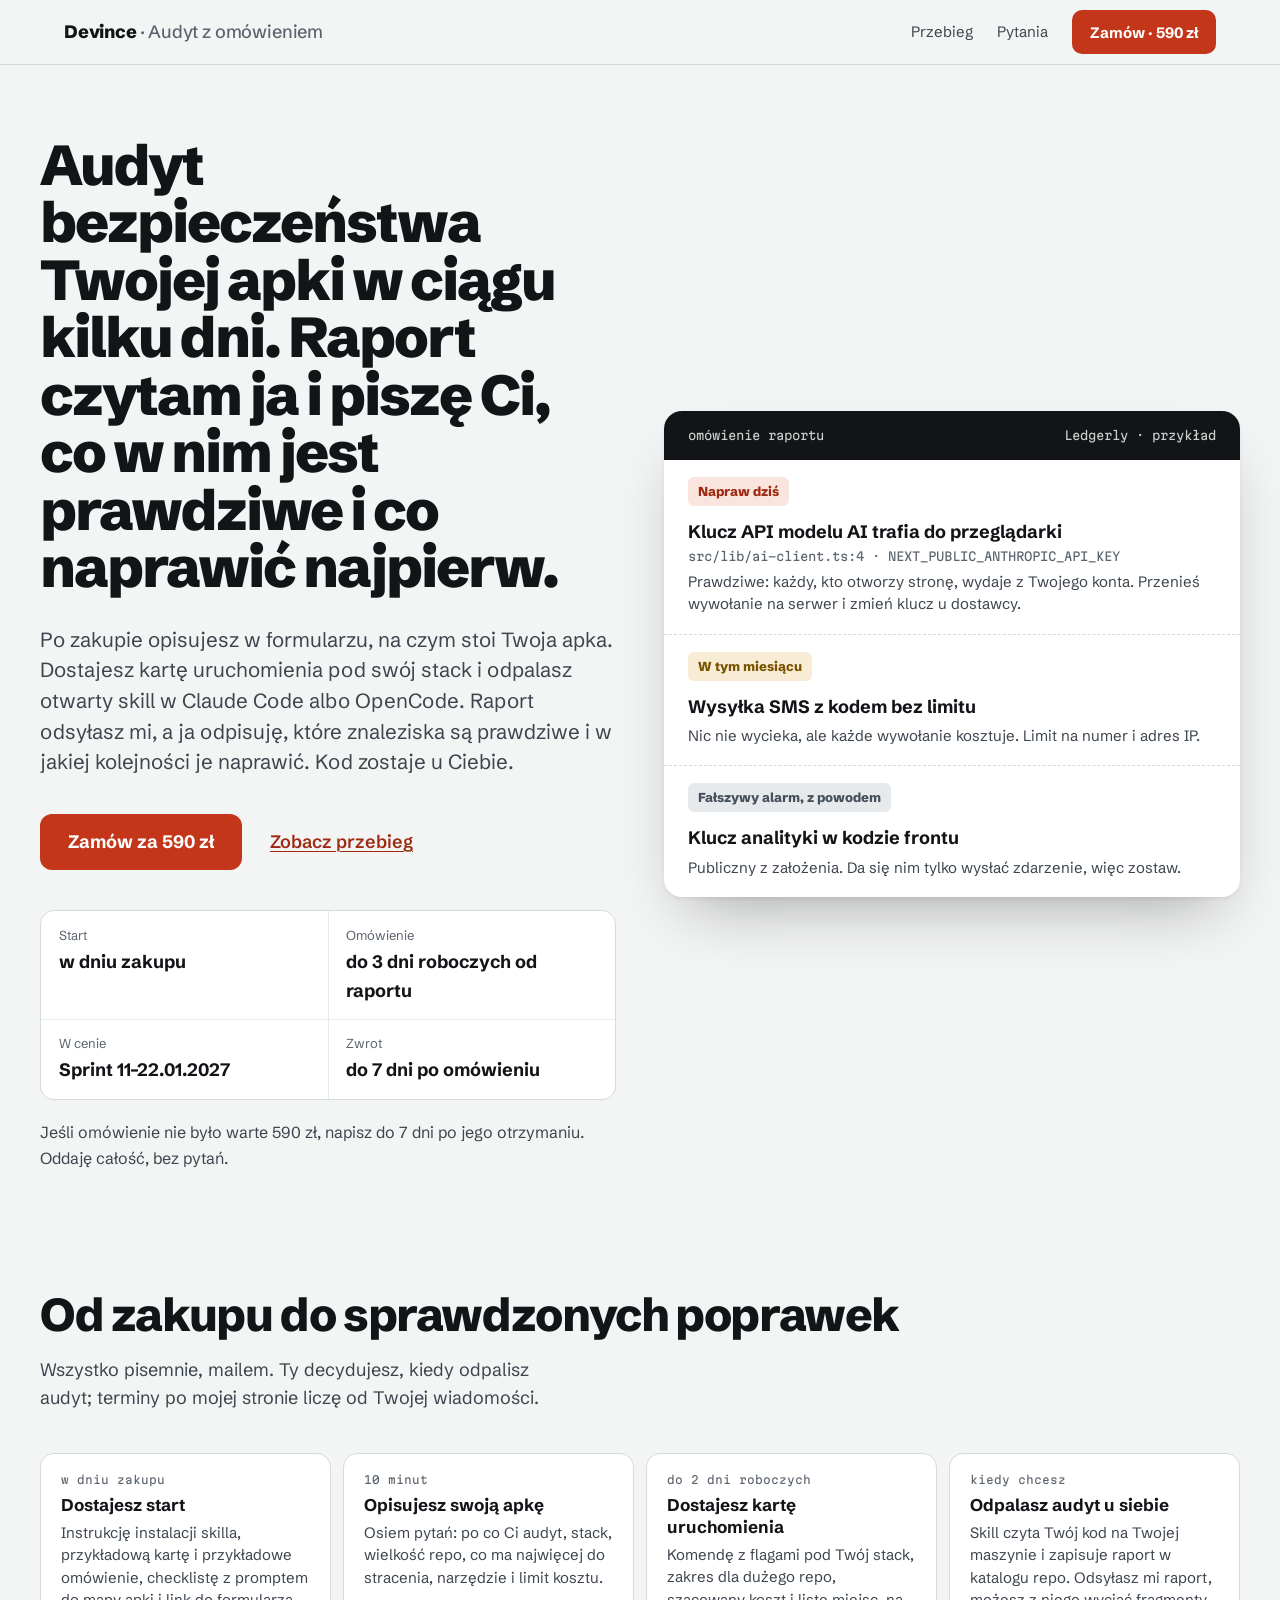
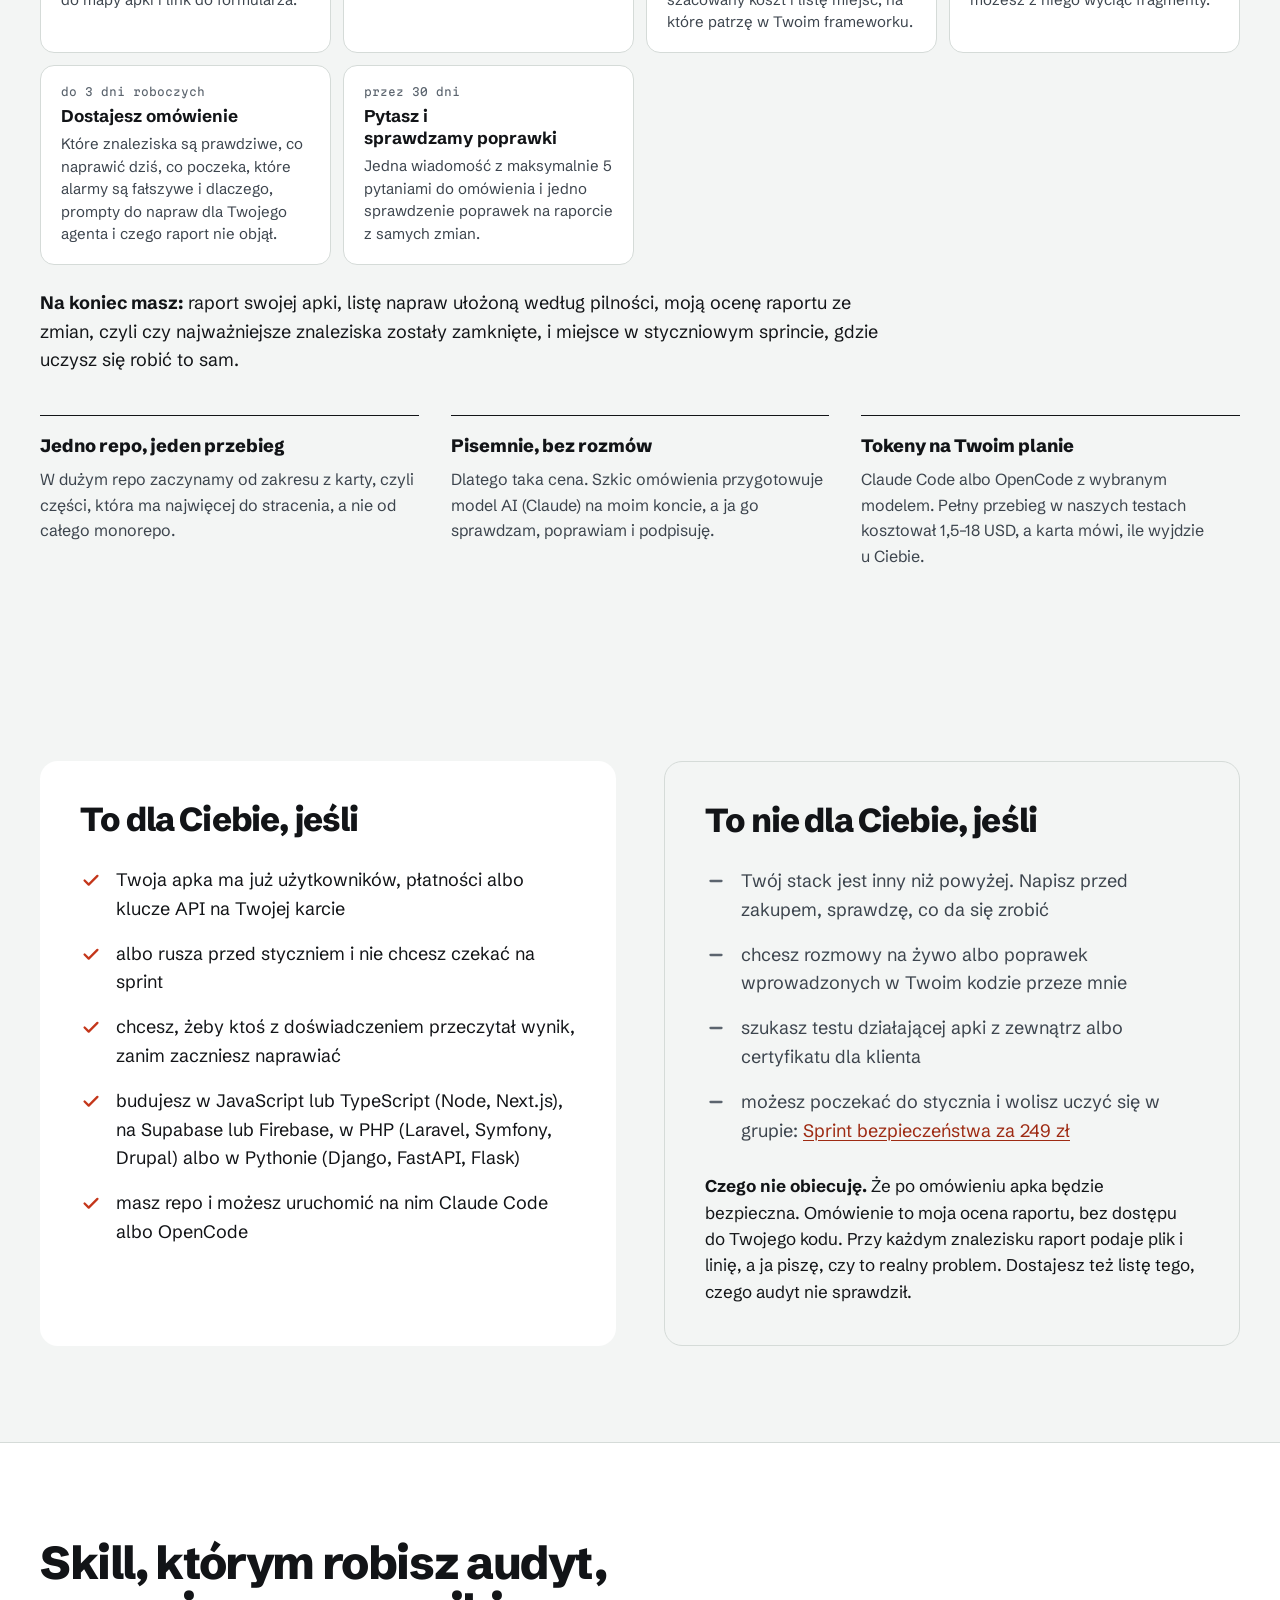
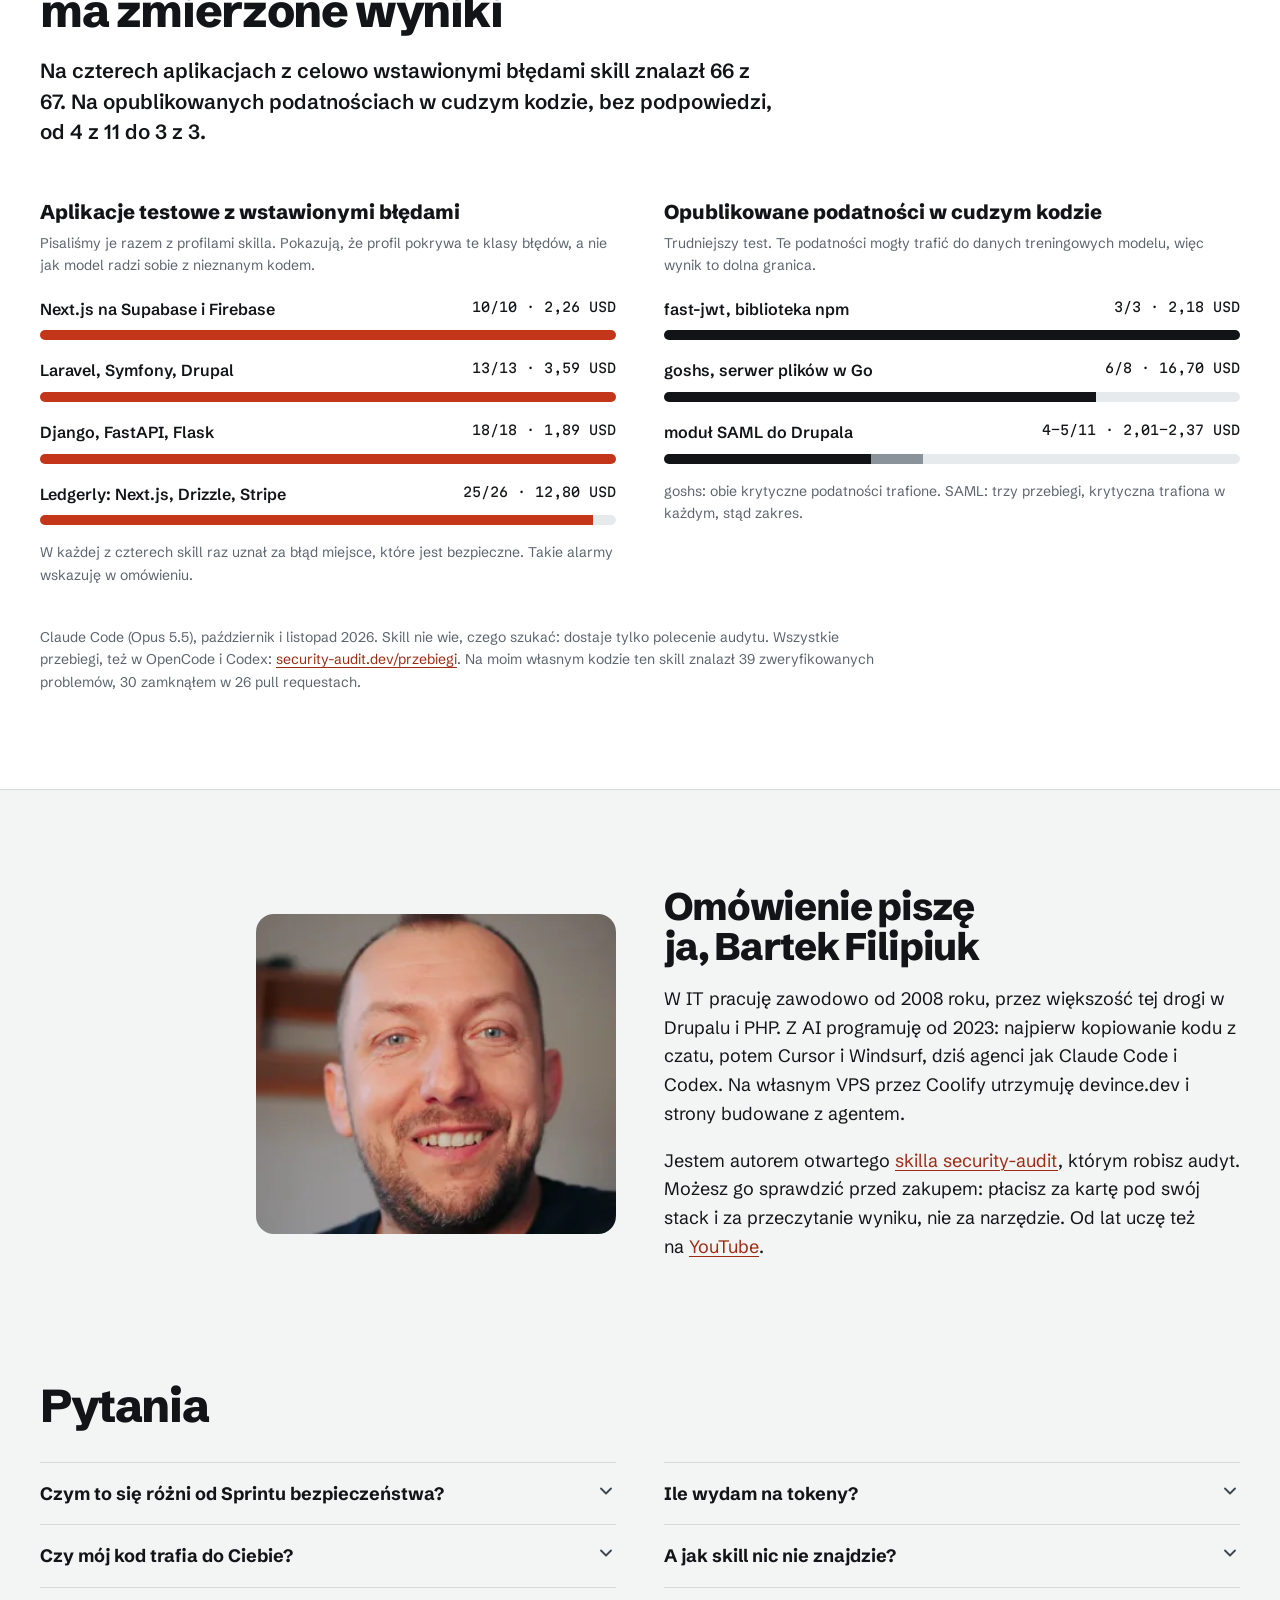
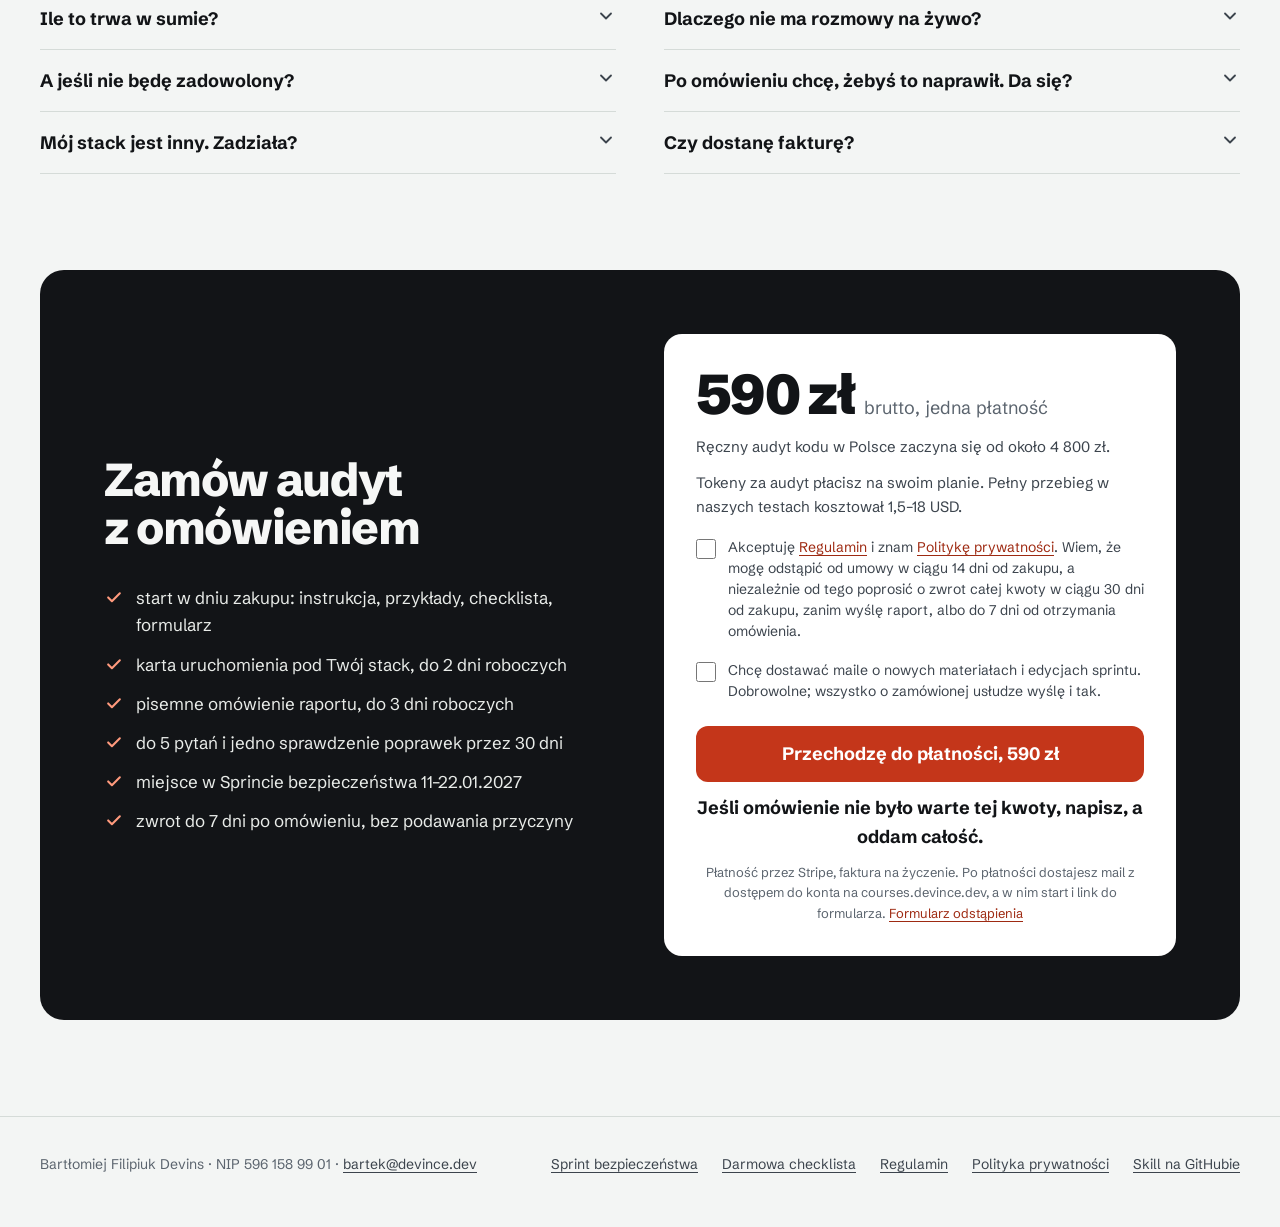
==== site/audyt/index.html @ f70ea4dc "Audyt terms: report deadline extends to 7 days after the card, service ends after the last due item," ====
<!doctype html>
<html lang="pl">
<head>
<meta charset="utf-8">
<meta name="viewport" content="width=device-width, initial-scale=1">
<title>Audyt z omówieniem: raport Twojej apki przeczytany przez człowieka</title>
<meta name="description" content="Odpalasz audyt bezpieczeństwa otwartym skillem na swoim kodzie, a ja pisemnie mówię Ci, co w raporcie jest prawdziwe i co naprawić najpierw. Kod zostaje u Ciebie. 590 zł, miejsce w Sprincie bezpieczeństwa w cenie.">
<meta property="og:title" content="Audyt z omówieniem: co w raporcie jest prawdziwe i co naprawić najpierw">
<meta property="og:description" content="Karta uruchomienia pod Twój stack do 2 dni roboczych, pisemne omówienie raportu do 3 dni roboczych, sprawdzenie poprawek. 590 zł, zwrot do 7 dni po omówieniu.">
<meta property="og:type" content="website">
<meta property="og:locale" content="pl_PL">
<meta name="theme-color" content="#f3f5f4">
<link rel="icon" href="../favicon.svg" type="image/svg+xml">
<link rel="preload" href="../fonts/schibsted-grotesk-latin-wght-normal.woff2" as="font" type="font/woff2" crossorigin>
<link rel="stylesheet" href="../css/site.css">
</head>
<body>

<header class="top">
  <div class="wrap">
    <a class="brand" href="./">Devince <span>· Audyt z omówieniem</span></a>
    <nav aria-label="Strona">
      <a href="#przebieg">Przebieg</a>
      <a href="#pytania">Pytania</a>
      <a class="btn" href="#zamow" data-umami-event="audyt-cta-nav">Zamów · 590 zł</a>
    </nav>
  </div>
</header>

<main>

<section class="hero" id="start">
  <div class="wrap two hero-grid">
    <div>
      <h1>Audyt bezpieczeństwa Twojej apki w ciągu kilku dni. Raport czytam ja i piszę Ci, co w nim jest prawdziwe i co naprawić najpierw.</h1>
      <p class="lede">Po zakupie opisujesz w formularzu, na czym stoi Twoja apka. Dostajesz kartę uruchomienia pod swój stack i odpalasz otwarty skill w Claude Code albo OpenCode. Raport odsyłasz mi, a ja odpisuję, które znaleziska są prawdziwe i w jakiej kolejności je naprawić. Kod zostaje u Ciebie.</p>
      <div class="actions">
        <a class="btn btn-lg" href="#zamow" data-umami-event="audyt-cta-hero">Zamów za 590 zł</a>
        <a class="text-link" href="#przebieg">Zobacz przebieg</a>
      </div>
      <dl class="facts">
        <div><dt>Start</dt><dd>w dniu zakupu</dd></div>
        <div><dt>Omówienie</dt><dd>do 3 dni roboczych od raportu</dd></div>
        <div><dt>W cenie</dt><dd>Sprint 11–22.01.2027</dd></div>
        <div><dt>Zwrot</dt><dd>do 7 dni po omówieniu</dd></div>
      </dl>
      <p class="lm-teaser">Jeśli omówienie nie było warte 590 zł, napisz do 7 dni po jego otrzymaniu. Oddaję całość, bez pytań.</p>
    </div>

    <figure class="triage" aria-label="Przykład: fragment omówienia z kolejnością napraw">
      <figcaption class="triage-head"><span>omówienie raportu</span><span>Ledgerly · przykład</span></figcaption>
      <div class="group">
        <span class="bucket now">Napraw dziś</span>
        <div class="item">
          <div class="what">Klucz API modelu AI trafia do przeglądarki</div>
          <div class="where">src/lib/ai-client.ts:4 · NEXT_PUBLIC_ANTHROPIC_API_KEY</div>
          <div class="why">Prawdziwe: każdy, kto otworzy stronę, wydaje z Twojego konta. Przenieś wywołanie na serwer i zmień klucz u dostawcy.</div>
        </div>
      </div>
      <div class="group">
        <span class="bucket later">W tym miesiącu</span>
        <div class="item">
          <div class="what">Wysyłka SMS z kodem bez limitu</div>
          <div class="why">Nic nie wycieka, ale każde wywołanie kosztuje. Limit na numer i adres IP.</div>
        </div>
      </div>
      <div class="group">
        <span class="bucket ignore">Fałszywy alarm, z powodem</span>
        <div class="item">
          <div class="what">Klucz analityki w kodzie frontu</div>
          <div class="why">Publiczny z założenia. Da się nim tylko wysłać zdarzenie, więc zostaw.</div>
        </div>
      </div>
    </figure>
  </div>
</section>

<section class="program" id="przebieg">
  <div class="wrap">
    <div class="program-head">
      <h2 class="h-section">Od zakupu do sprawdzonych poprawek</h2>
      <p>Wszystko pisemnie, mailem. Ty decydujesz, kiedy odpalisz audyt; terminy po mojej stronie liczę od Twojej wiadomości.</p>
    </div>
    <ol class="prestart" aria-label="Przebieg usługi">
      <li><p class="pre-when">w dniu zakupu</p><h3>Dostajesz start</h3><p>Instrukcję instalacji skilla, przykładową kartę i przykładowe omówienie, checklistę z promptem do mapy apki i link do formularza.</p></li>
      <li><p class="pre-when">10 minut</p><h3>Opisujesz swoją apkę</h3><p>Osiem pytań: po co Ci audyt, stack, wielkość repo, co ma najwięcej do stracenia, narzędzie i limit kosztu.</p></li>
      <li><p class="pre-when">do 2 dni roboczych</p><h3>Dostajesz kartę uruchomienia</h3><p>Komendę z flagami pod Twój stack, zakres dla dużego repo, szacowany koszt i listę miejsc, na które patrzę w Twoim frameworku.</p></li>
      <li><p class="pre-when">kiedy chcesz</p><h3>Odpalasz audyt u siebie</h3><p>Skill czyta Twój kod na Twojej maszynie i zapisuje raport w katalogu repo. Odsyłasz mi raport, możesz z niego wyciąć fragmenty.</p></li>
      <li><p class="pre-when">do 3 dni roboczych</p><h3>Dostajesz omówienie</h3><p>Które znaleziska są prawdziwe, co naprawić dziś, co poczeka, które alarmy są fałszywe i dlaczego, prompty do napraw dla Twojego agenta i czego raport nie objął.</p></li>
      <li><p class="pre-when">przez 30 dni</p><h3>Pytasz i sprawdzamy poprawki</h3><p>Jedna wiadomość z maksymalnie 5 pytaniami do omówienia i jedno sprawdzenie poprawek na raporcie z samych zmian.</p></li>
    </ol>
    <p class="outcome"><strong>Na koniec masz:</strong> raport swojej apki, listę napraw ułożoną według pilności, moją ocenę raportu ze zmian, czyli czy najważniejsze znaleziska zostały zamknięte, i miejsce w styczniowym sprincie, gdzie uczysz się robić to sam.</p>
    <div class="rhythm">
      <div><strong>Jedno repo, jeden przebieg</strong><p>W dużym repo zaczynamy od zakresu z karty, czyli części, która ma najwięcej do stracenia, a nie od całego monorepo.</p></div>
      <div><strong>Pisemnie, bez rozmów</strong><p>Dlatego taka cena. Szkic omówienia przygotowuje model AI (Claude) na moim koncie, a ja go sprawdzam, poprawiam i podpisuję.</p></div>
      <div><strong>Tokeny na Twoim planie</strong><p>Claude Code albo OpenCode z wybranym modelem. Pełny przebieg w naszych testach kosztował 1,5–18 USD, a karta mówi, ile wyjdzie u Ciebie.</p></div>
    </div>
  </div>
</section>

<section id="dla-kogo">
  <div class="wrap two who-grid">
    <div class="panel panel-white">
      <h2>To dla Ciebie, jeśli</h2>
      <ul class="checks">
        <li><svg class="icon" aria-hidden="true" width="22" height="22" viewBox="0 0 24 24" fill="none" stroke="#c4361a" stroke-width="2.5" stroke-linecap="round" stroke-linejoin="round"><path d="M5 12.5l4.5 4.5L19 7.5"/></svg><span>Twoja apka ma już użytkowników, płatności albo klucze API na Twojej karcie</span></li>
        <li><svg class="icon" aria-hidden="true" width="22" height="22" viewBox="0 0 24 24" fill="none" stroke="#c4361a" stroke-width="2.5" stroke-linecap="round" stroke-linejoin="round"><path d="M5 12.5l4.5 4.5L19 7.5"/></svg><span>albo rusza przed styczniem i nie chcesz czekać na sprint</span></li>
        <li><svg class="icon" aria-hidden="true" width="22" height="22" viewBox="0 0 24 24" fill="none" stroke="#c4361a" stroke-width="2.5" stroke-linecap="round" stroke-linejoin="round"><path d="M5 12.5l4.5 4.5L19 7.5"/></svg><span>chcesz, żeby ktoś z doświadczeniem przeczytał wynik, zanim zaczniesz naprawiać</span></li>
        <li><svg class="icon" aria-hidden="true" width="22" height="22" viewBox="0 0 24 24" fill="none" stroke="#c4361a" stroke-width="2.5" stroke-linecap="round" stroke-linejoin="round"><path d="M5 12.5l4.5 4.5L19 7.5"/></svg><span>budujesz w JavaScript lub TypeScript (Node, Next.js), na Supabase lub Firebase, w PHP (Laravel, Symfony, Drupal) albo w Pythonie (Django, FastAPI, Flask)</span></li>
        <li><svg class="icon" aria-hidden="true" width="22" height="22" viewBox="0 0 24 24" fill="none" stroke="#c4361a" stroke-width="2.5" stroke-linecap="round" stroke-linejoin="round"><path d="M5 12.5l4.5 4.5L19 7.5"/></svg><span>masz repo i możesz uruchomić na nim Claude Code albo OpenCode</span></li>
      </ul>
    </div>
    <div class="panel panel-line">
      <h2>To nie dla Ciebie, jeśli</h2>
      <ul class="checks no">
        <li><svg class="icon" aria-hidden="true" width="22" height="22" viewBox="0 0 24 24" fill="none" stroke="#5b646e" stroke-width="2.5" stroke-linecap="round"><path d="M6 12h12"/></svg><span>Twój stack jest inny niż powyżej. Napisz przed zakupem, sprawdzę, co da się zrobić</span></li>
        <li><svg class="icon" aria-hidden="true" width="22" height="22" viewBox="0 0 24 24" fill="none" stroke="#5b646e" stroke-width="2.5" stroke-linecap="round"><path d="M6 12h12"/></svg><span>chcesz rozmowy na żywo albo poprawek wprowadzonych w Twoim kodzie przeze mnie</span></li>
        <li><svg class="icon" aria-hidden="true" width="22" height="22" viewBox="0 0 24 24" fill="none" stroke="#5b646e" stroke-width="2.5" stroke-linecap="round"><path d="M6 12h12"/></svg><span>szukasz testu działającej apki z zewnątrz albo certyfikatu dla klienta</span></li>
        <li><svg class="icon" aria-hidden="true" width="22" height="22" viewBox="0 0 24 24" fill="none" stroke="#5b646e" stroke-width="2.5" stroke-linecap="round"><path d="M6 12h12"/></svg><span>możesz poczekać do stycznia i wolisz uczyć się w grupie: <a href="../" data-umami-event="audyt-to-sprint">Sprint bezpieczeństwa za 249 zł</a></span></li>
      </ul>
      <p class="promise"><strong>Czego nie obiecuję.</strong> Że po omówieniu apka będzie bezpieczna. Omówienie to moja ocena raportu, bez dostępu do Twojego kodu. Przy każdym znalezisku raport podaje plik i linię, a ja piszę, czy to realny problem. Dostajesz też listę tego, czego audyt nie sprawdził.</p>
    </div>
  </div>
</section>

<section class="proof" id="dowod">
  <div class="wrap">
    <h2 class="h-section">Skill, którym robisz audyt, ma zmierzone wyniki</h2>
    <p class="proof-lead">Na czterech aplikacjach z celowo wstawionymi błędami skill znalazł 66 z 67. Na opublikowanych podatnościach w cudzym kodzie, bez podpowiedzi, od 4 z 11 do 3 z 3.</p>
    <div class="two proof-grid">
      <div>
        <h3>Aplikacje testowe z wstawionymi błędami</h3>
        <p class="proof-sub">Pisaliśmy je razem z profilami skilla. Pokazują, że profil pokrywa te klasy błędów, a nie jak model radzi sobie z nieznanym kodem.</p>
        <ul class="bars">
          <li><div class="bar-top"><span>Next.js na Supabase i Firebase</span><span>10/10 · 2,26 USD</span></div><div class="track"><div class="fill w100"></div></div></li>
          <li><div class="bar-top"><span>Laravel, Symfony, Drupal</span><span>13/13 · 3,59 USD</span></div><div class="track"><div class="fill w100"></div></div></li>
          <li><div class="bar-top"><span>Django, FastAPI, Flask</span><span>18/18 · 1,89 USD</span></div><div class="track"><div class="fill w100"></div></div></li>
          <li><div class="bar-top"><span>Ledgerly: Next.js, Drizzle, Stripe</span><span>25/26 · 12,80 USD</span></div><div class="track"><div class="fill w96"></div></div></li>
        </ul>
        <p class="proof-foot">W każdej z czterech skill raz uznał za błąd miejsce, które jest bezpieczne. Takie alarmy wskazuję w omówieniu.</p>
      </div>
      <div>
        <h3>Opublikowane podatności w cudzym kodzie</h3>
        <p class="proof-sub">Trudniejszy test. Te podatności mogły trafić do danych treningowych modelu, więc wynik to dolna granica.</p>
        <ul class="bars">
          <li><div class="bar-top"><span>fast-jwt, biblioteka npm</span><span>3/3 · 2,18 USD</span></div><div class="track"><div class="fill ink w100"></div></div></li>
          <li><div class="bar-top"><span>goshs, serwer plików w Go</span><span>6/8 · 16,70 USD</span></div><div class="track"><div class="fill ink w75"></div></div></li>
          <li><div class="bar-top"><span>moduł SAML do Drupala</span><span>4–5/11 · 2,01–2,37 USD</span></div><div class="track"><div class="fill ink w36"></div><div class="fill range w9"></div></div></li>
        </ul>
        <p class="proof-foot">goshs: obie krytyczne podatności trafione. SAML: trzy przebiegi, krytyczna trafiona w każdym, stąd zakres.</p>
      </div>
    </div>
    <p class="proof-note">Claude Code (Opus 5.5), październik i listopad 2026. Skill nie wie, czego szukać: dostaje tylko polecenie audytu. Wszystkie przebiegi, też w OpenCode i Codex: <a href="https://security-audit.dev/przebiegi" rel="noopener">security-audit.dev/przebiegi</a>. Na moim własnym kodzie ten skill znalazł 39 zweryfikowanych problemów, 30 zamknąłem w 26 pull requestach.</p>
  </div>
</section>

<section id="o-mnie">
  <div class="wrap two about-grid">
    <img class="portrait" src="../media/bartek.webp" width="320" height="320" alt="Bartek Filipiuk" loading="lazy">
    <div>
      <h2>Omówienie piszę ja, Bartek Filipiuk</h2>
      <p>W IT pracuję zawodowo od 2008 roku, przez większość tej drogi w Drupalu i PHP. Z AI programuję od 2023: najpierw kopiowanie kodu z czatu, potem Cursor i Windsurf, dziś agenci jak Claude Code i Codex. Na własnym VPS przez Coolify utrzymuję devince.dev i strony budowane z agentem.</p>
      <p>Jestem autorem otwartego <a href="https://github.com/bartek-filipiuk/security-audit-skill" rel="noopener">skilla security-audit</a>, którym robisz audyt. Możesz go sprawdzić przed zakupem: płacisz za kartę pod swój stack i za przeczytanie wyniku, nie za narzędzie. Od lat uczę też na <a href="https://www.youtube.com/@bartfilipiuk" rel="noopener">YouTube</a>.</p>
    </div>
  </div>
</section>

<section class="faq" id="pytania">
  <div class="wrap">
    <h2 class="h-section">Pytania</h2>
    <div class="two faq-grid">
      <div class="faq-col">
        <details><summary>Czym to się różni od Sprintu bezpieczeństwa?<span class="chev" aria-hidden="true"><svg width="20" height="20" viewBox="0 0 24 24" fill="none" stroke="#3c444d" stroke-width="2.2" stroke-linecap="round" stroke-linejoin="round"><path d="M6 9l6 6 6-6"/></svg></span></summary><p>Sprint startuje 11 stycznia i uczy w grupie, a raport czytasz w nim sam. Tu zaczynasz od razu, a raport czytam ja i piszę Ci omówienie. Miejsce w sprincie masz w cenie, więc w styczniu uczysz się robić to sam przy następnych zmianach.</p></details>
        <details><summary>Czy mój kod trafia do Ciebie?<span class="chev" aria-hidden="true"><svg width="20" height="20" viewBox="0 0 24 24" fill="none" stroke="#3c444d" stroke-width="2.2" stroke-linecap="round" stroke-linejoin="round"><path d="M6 9l6 6 6-6"/></svg></span></summary><p>Nie. Audyt odpalasz u siebie, a mnie wysyłasz tylko raport. Raport zawiera ścieżki plików i krótkie fragmenty kodu, więc możesz je wyciąć; zostaw tylko listę tego, czego audyt nie ocenił, bo bez niej omówienie będzie niepełne. Szkic omówienia robi model AI (Claude) na moim koncie, więc raport trafia też do Anthropic. Raport usuwam 60 dni po zakończeniu usługi.</p></details>
        <details><summary>Ile to trwa w sumie?<span class="chev" aria-hidden="true"><svg width="20" height="20" viewBox="0 0 24 24" fill="none" stroke="#3c444d" stroke-width="2.2" stroke-linecap="round" stroke-linejoin="round"><path d="M6 9l6 6 6-6"/></svg></span></summary><p>Karta do 2 dni roboczych od formularza, omówienie do 3 dni roboczych od raportu. Najszybciej: formularz w dniu zakupu i audyt w dniu otrzymania karty, wtedy omówienie masz około 5 dni roboczych od zakupu. Na wysłanie raportu masz 30 dni od zakupu, a na pytania i sprawdzenie poprawek 30 dni od omówienia.</p></details>
        <details><summary>A jeśli nie będę zadowolony?<span class="chev" aria-hidden="true"><svg width="20" height="20" viewBox="0 0 24 24" fill="none" stroke="#3c444d" stroke-width="2.2" stroke-linecap="round" stroke-linejoin="round"><path d="M6 9l6 6 6-6"/></svg></span></summary><p>Napisz do 7 dni od otrzymania omówienia, oddaję całość bez pytań. Zanim wyślesz raport, możesz zrezygnować w ciągu 30 dni od zakupu, też za zwrotem całości. Jeśli spóźnię się z kartą albo omówieniem, również możesz poprosić o zwrot. Niezależnie od tego masz ustawowe 14 dni od zakupu na odstąpienie od umowy.</p></details>
        <details><summary>Mój stack jest inny. Zadziała?<span class="chev" aria-hidden="true"><svg width="20" height="20" viewBox="0 0 24 24" fill="none" stroke="#3c444d" stroke-width="2.2" stroke-linecap="round" stroke-linejoin="round"><path d="M6 9l6 6 6-6"/></svg></span></summary><p>Na innym stacku skill działa na ogólnej checkliście, bez wzorców dla Twojego frameworka, i wtedy omówienie jest słabsze. Napisz na bartek@devince.dev przed zakupem, odpowiem, czy w Twoim przypadku to ma sens.</p></details>
      </div>
      <div class="faq-col">
        <details><summary>Ile wydam na tokeny?<span class="chev" aria-hidden="true"><svg width="20" height="20" viewBox="0 0 24 24" fill="none" stroke="#3c444d" stroke-width="2.2" stroke-linecap="round" stroke-linejoin="round"><path d="M6 9l6 6 6-6"/></svg></span></summary><p>Pełny przebieg w naszych testach kosztował 1,5–18 USD, zależnie od wielkości kodu. W formularzu podajesz swój limit, a karta ustawia zakres tak, żeby się w nim zmieścić.</p></details>
        <details><summary>A jak skill nic nie znajdzie?<span class="chev" aria-hidden="true"><svg width="20" height="20" viewBox="0 0 24 24" fill="none" stroke="#3c444d" stroke-width="2.2" stroke-linecap="round" stroke-linejoin="round"><path d="M6 9l6 6 6-6"/></svg></span></summary><p>Dostajesz listę tego, co sprawdził i uznał za bezpieczne, z miejscem w kodzie, a ode mnie ocenę, czego nie objął i co warto sprawdzić osobno. Taki wynik też się przydaje: wiesz, co zostało sprawdzone.</p></details>
        <details><summary>Dlaczego nie ma rozmowy na żywo?<span class="chev" aria-hidden="true"><svg width="20" height="20" viewBox="0 0 24 24" fill="none" stroke="#3c444d" stroke-width="2.2" stroke-linecap="round" stroke-linejoin="round"><path d="M6 9l6 6 6-6"/></svg></span></summary><p>Bo wtedy ta cena nie miałaby sensu. Pisemne omówienie możesz przeczytać kilka razy i wkleić swojemu agentowi.</p></details>
        <details><summary>Po omówieniu chcę, żebyś to naprawił. Da się?<span class="chev" aria-hidden="true"><svg width="20" height="20" viewBox="0 0 24 24" fill="none" stroke="#3c444d" stroke-width="2.2" stroke-linecap="round" stroke-linejoin="round"><path d="M6 9l6 6 6-6"/></svg></span></summary><p>Napisz, wycenię naprawy osobno, na podstawie Twojego raportu.</p></details>
        <details><summary>Czy dostanę fakturę?<span class="chev" aria-hidden="true"><svg width="20" height="20" viewBox="0 0 24 24" fill="none" stroke="#3c444d" stroke-width="2.2" stroke-linecap="round" stroke-linejoin="round"><path d="M6 9l6 6 6-6"/></svg></span></summary><p>Tak. Po zakupie napisz na bartek@devince.dev z danymi do faktury.</p></details>
      </div>
    </div>
  </div>
</section>

<section class="signup" id="zamow">
  <div class="wrap signup-box">
    <div>
      <h2 class="h-section">Zamów audyt z omówieniem</h2>
      <ul class="incl">
        <li><svg class="icon" aria-hidden="true" width="20" height="20" viewBox="0 0 24 24" fill="none" stroke="#ff9a7d" stroke-width="2.5" stroke-linecap="round" stroke-linejoin="round"><path d="M5 12.5l4.5 4.5L19 7.5"/></svg>start w dniu zakupu: instrukcja, przykłady, checklista, formularz</li>
        <li><svg class="icon" aria-hidden="true" width="20" height="20" viewBox="0 0 24 24" fill="none" stroke="#ff9a7d" stroke-width="2.5" stroke-linecap="round" stroke-linejoin="round"><path d="M5 12.5l4.5 4.5L19 7.5"/></svg>karta uruchomienia pod Twój stack, do 2 dni roboczych</li>
        <li><svg class="icon" aria-hidden="true" width="20" height="20" viewBox="0 0 24 24" fill="none" stroke="#ff9a7d" stroke-width="2.5" stroke-linecap="round" stroke-linejoin="round"><path d="M5 12.5l4.5 4.5L19 7.5"/></svg>pisemne omówienie raportu, do 3 dni roboczych</li>
        <li><svg class="icon" aria-hidden="true" width="20" height="20" viewBox="0 0 24 24" fill="none" stroke="#ff9a7d" stroke-width="2.5" stroke-linecap="round" stroke-linejoin="round"><path d="M5 12.5l4.5 4.5L19 7.5"/></svg>do 5 pytań i jedno sprawdzenie poprawek przez 30 dni</li>
        <li><svg class="icon" aria-hidden="true" width="20" height="20" viewBox="0 0 24 24" fill="none" stroke="#ff9a7d" stroke-width="2.5" stroke-linecap="round" stroke-linejoin="round"><path d="M5 12.5l4.5 4.5L19 7.5"/></svg>miejsce w Sprincie bezpieczeństwa 11–22.01.2027</li>
        <li><svg class="icon" aria-hidden="true" width="20" height="20" viewBox="0 0 24 24" fill="none" stroke="#ff9a7d" stroke-width="2.5" stroke-linecap="round" stroke-linejoin="round"><path d="M5 12.5l4.5 4.5L19 7.5"/></svg>zwrot do 7 dni po omówieniu, bez podawania przyczyny</li>
      </ul>
    </div>
    <form class="checkout" method="POST" action="https://courses.devince.dev/api/courses/checkout">
      <input type="hidden" name="slug" value="audyt-z-omowieniem">
      <input type="hidden" name="locale" value="pl">
      <p class="price"><strong>590 zł</strong><span>brutto, jedna płatność</span></p>
      <p class="note">Ręczny audyt kodu w Polsce zaczyna się od około 4 800 zł.</p>
      <p class="note">Tokeny za audyt płacisz na swoim planie. Pełny przebieg w naszych testach kosztował 1,5–18 USD.</p>
      <label class="consent">
        <input type="checkbox" name="consent" required>
        <span>Akceptuję <a href="../regulamin.html#audyt">Regulamin</a> i znam <a href="../polityka-prywatnosci.html">Politykę prywatności</a>. Wiem, że mogę odstąpić od umowy w ciągu 14 dni od zakupu, a niezależnie od tego poprosić o zwrot całej kwoty w ciągu 30 dni od zakupu, zanim wyślę raport, albo do 7 dni od otrzymania omówienia.</span>
      </label>
      <label class="consent">
        <input type="checkbox" name="newsletter">
        <span>Chcę dostawać maile o nowych materiałach i edycjach sprintu. Dobrowolne; wszystko o zamówionej usłudze wyślę i tak.</span>
      </label>
      <button class="btn btn-lg btn-block" type="submit" data-umami-event="audyt-cta-checkout">Przechodzę do płatności, 590 zł</button>
      <p class="guarantee">Jeśli omówienie nie było warte tej kwoty, napisz, a oddam całość.</p>
      <p class="fine">Płatność przez Stripe, faktura na życzenie. Po płatności dostajesz mail z dostępem do konta na courses.devince.dev, a w nim start i link do formularza. <a href="../formularz-odstapienia.html">Formularz odstąpienia</a></p>
    </form>
  </div>
</section>

</main>

<footer>
  <div class="wrap">
    <p>Bartłomiej Filipiuk Devins · NIP 596 158 99 01 · <a href="mailto:bartek@devince.dev">bartek@devince.dev</a></p>
    <nav aria-label="Dokumenty">
      <a href="../">Sprint bezpieczeństwa</a>
      <a href="../checklista/">Darmowa checklista</a>
      <a href="../regulamin.html#audyt">Regulamin</a>
      <a href="../polityka-prywatnosci.html">Polityka prywatności</a>
      <a href="https://github.com/bartek-filipiuk/security-audit-skill" rel="noopener">Skill na GitHubie</a>
    </nav>
  </div>
</footer>

</body>
</html>
---- site/css/site.css ----
/* Sprint bezpieczeństwa, v3 (3.11.2026): layout from the Claude Design canvas.
   One stylesheet, no inline styles (CSP style-src 'self'). */

@font-face {
  font-family: "Schibsted Grotesk";
  src: url("../fonts/schibsted-grotesk-latin-wght-normal.woff2") format("woff2-variations");
  font-weight: 400 900; font-display: swap;
  unicode-range: U+0000-00FF, U+0131, U+0152-0153, U+02BB-02BC, U+02C6, U+02DA, U+02DC, U+0304, U+0308, U+0329, U+2000-206F, U+20AC, U+2122, U+2191, U+2193, U+2212, U+2215, U+FEFF, U+FFFD;
}
@font-face {
  font-family: "Schibsted Grotesk";
  src: url("../fonts/schibsted-grotesk-latin-ext-wght-normal.woff2") format("woff2-variations");
  font-weight: 400 900; font-display: swap;
  unicode-range: U+0100-02BA, U+02BD-02C5, U+02C7-02CC, U+02CE-02D7, U+02DD-02FF, U+0304, U+0308, U+0329, U+1D00-1DBF, U+1E00-1E9F, U+1EF2-1EFF, U+2020, U+20A0-20AB, U+20AD-20C0, U+2113, U+2C60-2C7F, U+A720-A7FF;
}
@font-face {
  font-family: "Martian Mono";
  src: url("../fonts/martian-mono-latin-wght-normal.woff2") format("woff2-variations");
  font-weight: 100 800; font-display: swap;
  unicode-range: U+0000-00FF, U+0131, U+0152-0153, U+02BB-02BC, U+02C6, U+02DA, U+02DC, U+0304, U+0308, U+0329, U+2000-206F, U+20AC, U+2122, U+2191, U+2193, U+2212, U+2215, U+FEFF, U+FFFD;
}
@font-face {
  font-family: "Martian Mono";
  src: url("../fonts/martian-mono-latin-ext-wght-normal.woff2") format("woff2-variations");
  font-weight: 100 800; font-display: swap;
  unicode-range: U+0100-02BA, U+02BD-02C5, U+02C7-02CC, U+02CE-02D7, U+02DD-02FF, U+0304, U+0308, U+0329, U+1D00-1DBF, U+1E00-1E9F, U+1EF2-1EFF, U+2020, U+20A0-20AB, U+20AD-20C0, U+2113, U+2C60-2C7F, U+A720-A7FF;
}

:root {
  --paper: #f3f5f4; --surface: #ffffff; --ink: #121417; --ink-2: #3c444d; --ink-3: #5b646e;
  --line: #d5dbd8; --line-soft: #eef1ef; --track: #e6eaec;
  --signal: #c4361a; --signal-ink: #9e2a12; --signal-tint: #fae5de; --signal-on-dark: #ff9a7d;
  --later: #7a5200; --later-tint: #f8edd4; --ignore: #46515c; --ignore-tint: #e6eaec;
  --dark-text: #e9ece9; --dark-strong: #f6f7f6; --dark-muted: #aab3ae; --dark-soft: #c9d0cc;
  --font: "Schibsted Grotesk", ui-sans-serif, sans-serif;
  --mono: "Martian Mono", ui-monospace, monospace;
  --wrap: 1200px; --radius: 18px;
  --ease-out: cubic-bezier(.2, .8, .2, 1);
}

*, *::before, *::after { box-sizing: border-box; }
html { -webkit-text-size-adjust: 100%; scroll-behavior: smooth; scroll-padding-top: 80px; }
body { margin: 0; background: var(--paper); color: var(--ink); font: 400 18px/1.6 var(--font); text-rendering: optimizeLegibility; }
::selection { background: var(--signal); color: #fff; }
:focus-visible { outline: 3px solid var(--signal); outline-offset: 3px; border-radius: 4px; }
img { max-width: 100%; display: block; }
a { color: var(--signal-ink); text-underline-offset: 3px; text-decoration-thickness: 1px; }
a:hover { color: var(--ink); }
h1, h2, h3 { margin: 0; text-wrap: balance; }
p { margin: 0; text-wrap: pretty; }
.wrap { max-width: var(--wrap); margin: 0 auto; }
/* One rail for every two-column section: equal halves, one gutter. */
.two { display: grid; grid-template-columns: repeat(2, minmax(0, 1fr)); gap: 48px; }
@media (max-width: 1000px) { .two { grid-template-columns: 1fr; } }
.icon { flex: none; margin-top: 3px; }

.h-section { font-size: clamp(32px, 3.6vw, 48px); line-height: 1.05; letter-spacing: -0.03em; font-weight: 800; }
section { padding: 96px 24px; }

/* header */
.top { position: sticky; top: 0; z-index: 5; background: var(--paper); border-bottom: 1px solid var(--line); }
.top .wrap { padding: 0 24px; min-height: 64px; display: flex; align-items: center; justify-content: space-between; gap: 16px; }
.brand { color: var(--ink); text-decoration: none; font-weight: 800; letter-spacing: -0.01em; padding: 12px 0; }
.brand span { color: var(--ink-3); font-weight: 500; }
.top nav { display: flex; align-items: center; gap: 24px; font-size: 15px; }
.top nav a:not(.btn) { color: var(--ink-2); text-decoration: none; padding: 12px 0; }
.top nav a:not(.btn):hover { color: var(--ink); }
@media (max-width: 720px) { .top nav a:not(.btn), .brand span { display: none; } }

/* buttons */
.btn { display: inline-flex; align-items: center; justify-content: center; min-height: 44px; padding: 0 18px; border: 0; border-radius: 10px; background: var(--signal); color: #fff; font: 700 15px/1 var(--font); text-decoration: none; cursor: pointer; transition: background-color .15s var(--ease-out), transform .15s var(--ease-out); }
.btn:hover { background: var(--signal-ink); color: #fff; }
.btn:active { transform: translateY(1px); }
.btn-lg { min-height: 56px; padding: 0 28px; border-radius: 12px; font-size: 18px; }
.btn-block { width: 100%; }
.text-link { font-weight: 600; padding: 12px 0; }

/* hero */
.hero { padding: 72px 24px 96px; }
.hero-grid { align-items: center; }
.hero h1 { font-size: clamp(36px, 4.4vw, 58px); line-height: 1.02; letter-spacing: -0.035em; font-weight: 850; }
.hero .lede { margin-top: 28px; font-size: clamp(19px, 1.6vw, 21px); line-height: 1.5; color: var(--ink-2); max-width: 34em; }
.actions { display: flex; flex-wrap: wrap; align-items: center; gap: 16px 28px; margin-top: 36px; }
.facts { margin: 40px 0 0; display: grid; grid-template-columns: repeat(2, minmax(0, 1fr)); border: 1px solid var(--line); border-radius: 14px; background: var(--surface); overflow: hidden; }
.facts div { padding: 14px 18px; border-right: 1px solid var(--track); border-bottom: 1px solid var(--track); margin: 0 -1px -1px 0; }
.facts dt { font-size: 13px; color: var(--ink-3); }
.facts dd { margin: 2px 0 0; font-weight: 700; }
@media (max-width: 640px) { .hero { padding-top: 48px; } }

/* report card */
.triage { margin: 0; background: var(--surface); border-radius: var(--radius); box-shadow: 0 2px 4px rgba(18,20,23,.06), 0 30px 60px -24px rgba(18,20,23,.35); overflow: hidden; }
.triage-head { display: flex; justify-content: space-between; gap: 12px; padding: 16px 24px; background: var(--ink); color: var(--dark-soft); font: 12px/1.4 var(--mono); }
.group { padding: 16px 24px 12px; }
.group + .group { border-top: 1px dashed var(--line); }
.bucket { display: inline-block; font-size: 13px; font-weight: 800; padding: 4px 10px; border-radius: 6px; }
.bucket.now { background: var(--signal-tint); color: var(--signal-ink); }
.bucket.later { background: var(--later-tint); color: var(--later); }
.bucket.ignore { background: var(--ignore-tint); color: var(--ignore); }
.item { padding: 14px 0 6px; }
.item + .item { border-top: 1px solid var(--line-soft); }
.what { font-weight: 700; font-size: 18px; line-height: 1.35; }
.where { font: 12px/1.4 var(--mono); color: var(--ink-3); margin-top: 4px; overflow-wrap: anywhere; }
.why { font-size: 15px; line-height: 1.5; color: var(--ink-2); margin-top: 6px; }
@media (prefers-reduced-motion: no-preference) {
  .group { animation: sort-in .55s var(--ease-out) both; }
  .group:nth-of-type(2) { animation-delay: .25s; }
  .group:nth-of-type(3) { animation-delay: .5s; }
  @keyframes sort-in { from { opacity: 0; transform: translateX(-14px); } to { opacity: 1; transform: none; } }
}

/* dark facts band */
.band-dark { background: var(--ink); color: var(--dark-text); }
.band-dark h2 { color: var(--dark-strong); max-width: 16em; }
.band-dark a { color: var(--signal-on-dark); }
.band-dark a:hover { color: var(--dark-strong); }
.band-dark ::selection { background: var(--signal-on-dark); color: var(--ink); }
.facts3 { list-style: none; padding: 0; margin: 56px 0 0; display: grid; grid-template-columns: repeat(auto-fit, minmax(min(100%, 300px), 1fr)); gap: 48px; }
.fact { border-top: 2px solid var(--signal-on-dark); padding-top: 20px; }
.fact-label { font-weight: 800; color: var(--signal-on-dark); }
.fact-claim { margin-top: 10px; font-size: 22px; line-height: 1.35; font-weight: 600; color: var(--dark-strong); }
.fact-src { margin-top: 14px; font-size: 14px; color: var(--dark-muted); }
.closing { margin-top: 64px; max-width: 32em; font-size: clamp(21px, 2.2vw, 28px); line-height: 1.35; font-weight: 600; color: var(--dark-strong); }

/* who */
.who-grid { align-items: stretch; }
.panel { border-radius: var(--radius); padding: clamp(28px, 4vw, 40px); display: flex; flex-direction: column; }
.panel-white { background: var(--surface); }
.panel-line { border: 1px solid var(--line); }
.panel h2 { font-size: clamp(28px, 2.6vw, 34px); line-height: 1.1; letter-spacing: -0.025em; font-weight: 800; }
.checks { list-style: none; margin: 28px 0 0; padding: 0; display: flex; flex-direction: column; gap: 16px; }
.checks li { display: flex; gap: 14px; align-items: flex-start; }
.checks.no { color: var(--ink-2); }
.promise { margin-top: auto; padding-top: 28px; font-size: 17px; line-height: 1.55; }

/* program calendar */
.program { padding-top: 24px; }
.program-head { display: flex; flex-wrap: wrap; justify-content: space-between; align-items: flex-end; gap: 16px 48px; }
.program-head p { max-width: 28em; color: var(--ink-2); }
.cal-wrap { margin-top: 40px; overflow-x: auto; border-radius: var(--radius); border: 1px solid var(--line); background: var(--surface); }
.cal { min-width: 900px; display: grid; grid-template-columns: 150px repeat(5, minmax(0, 1fr)); }
.cal > * { border-left: 1px solid var(--line-soft); border-bottom: 1px solid var(--line-soft); }
.cal > :nth-child(6n+1) { border-left: 0; }
.cal > :nth-last-child(-n+6) { border-bottom: 0; }
.cal > :nth-child(-n+6) { border-bottom-color: var(--line); }
.cal-day { padding: 14px 18px; font-size: 13px; font-weight: 700; color: var(--ink-3); }
.cal-week { padding: 20px 18px; }
.cal-week strong { display: block; font-weight: 800; }
.cal-week span { display: block; font: 12px/1.4 var(--mono); color: var(--ink-3); margin-top: 4px; }
.cal-empty { padding: 20px 18px; font-size: 14px; color: var(--ink-3); }
.cal-slot { padding: 12px; }
.mod { height: 100%; background: var(--signal-tint); border-radius: 12px; padding: 14px; }
.mod-when { font: 11px/1.4 var(--mono); color: var(--signal-ink); }
.mod h3 { font-size: 16px; line-height: 1.3; font-weight: 700; margin-top: 6px; }
.mod p { font-size: 14px; line-height: 1.45; color: var(--ink-2); margin-top: 6px; }
.mod.qa { background: var(--ink); }
.mod.qa .mod-when { color: var(--signal-on-dark); }
.mod.qa h3 { color: var(--dark-strong); }
.mod.qa p { color: var(--dark-soft); }
/* Phones: the calendar becomes a vertical list of weeks; empty weekdays are hidden. */
@media (max-width: 760px) {
  .cal-wrap { overflow: visible; border: 0; background: transparent; border-radius: 0; }
  .cal { display: block; min-width: 0; }
  .cal > * { border: 0 !important; }
  .cal-day, .cal-empty { display: none; }
  .cal-week { padding: 20px 0 10px; }
  .cal-week:first-of-type { padding-top: 0; }
  .cal-slot { padding: 0 0 12px; }
}
.prestart { list-style: none; margin: 40px 0 0; padding: 0; display: grid; grid-template-columns: repeat(auto-fit, minmax(min(100%, 280px), 1fr)); gap: 12px; }
.prestart li { background: var(--surface); border: 1px solid var(--line); border-radius: 14px; padding: 18px 20px; }
.pre-when { font: 11px/1.4 var(--mono); color: var(--ink-3); }
.prestart h3 { font-size: 17px; line-height: 1.3; font-weight: 700; margin-top: 6px; }
.prestart p:last-child { font-size: 15px; line-height: 1.5; color: var(--ink-2); margin-top: 6px; }
.prestart + .cal-wrap { margin-top: 12px; }
.outcome { margin-top: 24px; font-size: 18px; max-width: 48em; }
.rhythm { margin-top: 40px; display: grid; grid-template-columns: repeat(auto-fit, minmax(min(100%, 260px), 1fr)); gap: 32px; }
.rhythm div { border-top: 1px solid var(--ink); padding-top: 16px; }
.rhythm strong { font-weight: 800; }
.rhythm p { margin-top: 6px; font-size: 16px; color: var(--ink-2); }

/* proof bars */
.proof { background: var(--surface); border-top: 1px solid var(--line); border-bottom: 1px solid var(--line); }
.proof h2 { max-width: 18em; }
.proof-lead { margin-top: 20px; max-width: 36em; font-size: clamp(19px, 1.6vw, 21px); line-height: 1.5; font-weight: 600; }
.proof-grid { margin-top: 48px; }
.proof-grid h3 { font-size: 20px; font-weight: 800; }
.proof-sub { font-size: 14px; color: var(--ink-3); margin-top: 4px; }
.bars { list-style: none; margin: 20px 0 0; padding: 0; display: flex; flex-direction: column; gap: 18px; }
.bar-top { display: flex; justify-content: space-between; gap: 12px; font-size: 16px; }
.bar-top span:first-child { font-weight: 600; }
.bar-top span:last-child { font: 13px/1.6 var(--mono); white-space: nowrap; }
.track { margin-top: 8px; height: 10px; border-radius: 5px; background: var(--track); display: flex; overflow: hidden; }
.fill { height: 10px; background: var(--signal); }
.fill.ink { background: var(--ink); }
.fill.range { background: #8a939a; }
.w100 { width: 100%; } .w96 { width: 96%; } .w75 { width: 75%; } .w36 { width: 36%; } .w9 { width: 9%; }
.proof-foot { font-size: 14px; color: var(--ink-3); margin-top: 16px; }
.proof-note { margin-top: 40px; font-size: 14px; color: var(--ink-3); max-width: 60em; }

/* about */
.about-grid { align-items: center; }
.about-grid .portrait { justify-self: end; }
.portrait { width: 100%; max-width: 360px; aspect-ratio: 1; object-fit: cover; border-radius: var(--radius); }
.about-grid h2 { font-size: clamp(30px, 3vw, 40px); line-height: 1.05; letter-spacing: -0.03em; font-weight: 800; }
.about-grid p { margin-top: 18px; max-width: 38em; }
@media (max-width: 1000px) { .about-grid .portrait { justify-self: start; max-width: 200px; } }

/* faq */
.faq { padding-top: 24px; }
.faq-grid { margin-top: 32px; row-gap: 0 !important; }
details { border-top: 1px solid var(--line); }
.faq-col details:last-child { border-bottom: 1px solid var(--line); }
summary { list-style: none; cursor: pointer; display: flex; justify-content: space-between; gap: 16px; padding: 18px 0; font-weight: 700; line-height: 1.4; }
summary::-webkit-details-marker { display: none; }
.chev { flex: none; display: inline-flex; transition: transform .2s var(--ease-out); }
details[open] .chev { transform: rotate(180deg); }
details p { margin-bottom: 18px; color: var(--ink-2); }

/* signup */
.signup { padding-top: 0; }
.signup-box { background: var(--ink); color: var(--dark-text); border-radius: 24px; padding: clamp(24px, 5vw, 64px); display: grid; grid-template-columns: repeat(auto-fit, minmax(min(100%, 420px), 1fr)); gap: 48px; align-items: center; }
.signup-box h2 { color: var(--dark-strong); }
.incl { list-style: none; margin: 32px 0 0; padding: 0; display: flex; flex-direction: column; gap: 12px; font-size: 17px; }
.incl li { display: flex; gap: 12px; }
.checkout { background: var(--surface); color: var(--ink); border-radius: var(--radius); padding: clamp(24px, 3vw, 32px); }
.price { display: flex; align-items: baseline; gap: 10px; flex-wrap: wrap; }
.price strong { font-size: 56px; font-weight: 850; letter-spacing: -0.03em; line-height: 1; }
.price span { color: var(--ink-3); }
.checkout .note { margin-top: 12px; font-size: 15px; color: var(--ink-2); }
.consent { display: flex; gap: 12px; min-height: 44px; margin-top: 18px; font-size: 14px; line-height: 1.5; color: var(--ink-2); cursor: pointer; }
.consent input { width: 20px; height: 20px; flex: none; margin: 2px 0 0; accent-color: var(--signal); cursor: pointer; }
.checkout .btn { margin-top: 22px; }
.guarantee { margin-top: 12px; text-align: center; font-weight: 700; }
.fine { margin-top: 10px; text-align: center; font-size: 13px; color: var(--ink-3); }

/* footer */
footer { border-top: 1px solid var(--line); padding: 24px 24px 40px; font-size: 14px; color: var(--ink-3); }
footer .wrap { display: flex; flex-wrap: wrap; align-items: center; justify-content: space-between; gap: 0 32px; }
footer nav { display: flex; flex-wrap: wrap; gap: 0 24px; }
footer a { color: var(--ink-2); display: inline-block; padding: 12px 0; }

/* legal pages */
.legal main { width: min(100% - 48px, 46rem); margin: 48px auto 72px; }
.legal h1 { font-size: clamp(1.8rem, 1.4rem + 1.4vw, 2.4rem); margin-bottom: 24px; line-height: 1.1; letter-spacing: -0.02em; }
.legal h2 { font-size: 1.3rem; margin: 48px 0 12px; letter-spacing: -0.015em; }
.legal ol, .legal ul { padding-left: 1.3em; }
.legal li { margin: 8px 0; }
.legal p + p { margin-top: 16px; }
.legal .back { display: inline-block; padding: 12px 0; margin-bottom: 24px; font-size: .95rem; }
.legal .small { font-size: .9rem; }
.legal .muted { color: var(--ink-3); }
.legal details, .legal summary { all: revert; }
.table-scroll { overflow-x: auto; border: 1px solid var(--line); border-radius: 14px; background: var(--surface); }
.legal table { border-collapse: collapse; width: 100%; font-size: .95rem; }
.legal th, .legal td { text-align: left; vertical-align: top; padding: 12px 16px; border-bottom: 1px solid var(--line); }
.legal thead th { font-size: .8rem; color: var(--ink-3); background: var(--paper); }
@media (max-width: 640px) { .signup { padding: 0 0 64px; } .signup-box { border-radius: 0; padding: 56px 24px; } }

/* ---------- lead magnet: checklist (3.11.2026) ---------- */
.hp { position: absolute; left: -10000px; width: 1px; height: 1px; overflow: hidden; }
.lm-hero .two { align-items: center; }
.lm-plus { margin-top: 20px; max-width: 34em; font-weight: 600; }
.lm-form { box-shadow: 0 2px 4px rgba(18,20,23,.06), 0 30px 60px -24px rgba(18,20,23,.35); }
.lm-form-title { font-size: 24px; line-height: 1.2; letter-spacing: -0.02em; font-weight: 800; }
.lm-label { display: block; margin-top: 20px; font-size: 14px; font-weight: 700; }
.lm-input { display: block; width: 100%; min-height: 52px; margin-top: 6px; padding: 0 14px; border: 1px solid var(--line-strong, #b9c1bd); border-radius: 10px; background: var(--surface); font: 400 17px var(--font); color: var(--ink); }
.lm-input:focus-visible { outline: 3px solid var(--signal); outline-offset: 1px; }
.lm-list { background: var(--surface); border-top: 1px solid var(--line); }
.lm-items { margin: 32px 0 0; padding: 0; list-style: none; counter-reset: lm; display: grid; grid-template-columns: repeat(2, minmax(0, 1fr)); gap: 0 48px; }
.lm-items li { counter-increment: lm; display: flex; gap: 16px; padding: 16px 0; border-top: 1px solid var(--line); font-weight: 600; font-size: 18px; line-height: 1.4; }
.lm-items li::before { content: counter(lm); flex: none; width: 28px; font: 500 13px/1.9 var(--mono); color: var(--signal-ink); }
@media (max-width: 760px) { .lm-items { grid-template-columns: 1fr; } }
.lm-cta-line { margin-top: 40px; }
.lm-done .lede { max-width: 34em; margin-top: 20px; }
.lm-done .note { margin-top: 16px; color: var(--ink-3); }

.lm-main { width: min(100% - 48px, 46rem); margin: 48px auto 80px; }
.lm-main h1 { font-size: clamp(32px, 4vw, 48px); line-height: 1.05; letter-spacing: -0.03em; font-weight: 850; }
.lm-meta { margin-top: 12px; font-size: 14px; color: var(--ink-3); }
.lm-main section { margin-top: 40px; padding-top: 28px; border-top: 1px solid var(--line); }
.lm-main section h2 { display: flex; gap: 14px; align-items: baseline; font-size: 24px; line-height: 1.25; letter-spacing: -0.02em; font-weight: 800; }
.lm-main { counter-reset: lm-item; }
.lm-item { counter-increment: lm-item; }
.lm-item h2::before { content: counter(lm-item); flex: none; font: 500 14px/1 var(--mono); color: var(--signal-ink); }
.lm-main section p { margin-top: 12px; }
.lm-main code { font: 13px/1.5 var(--mono); background: var(--surface); border: 1px solid var(--line); border-radius: 6px; padding: 1px 5px; overflow-wrap: anywhere; }
.lm-main pre { margin: 12px 0 0; padding: 16px; background: var(--ink); color: var(--dark-strong); border-radius: 12px; overflow-x: auto; }
.lm-main pre code { background: transparent; border: 0; padding: 0; color: inherit; white-space: pre-wrap; overflow-wrap: anywhere; }

@media print {
  @page { size: A4; margin: 16mm 16mm 18mm; }
  body { background: #fff; font-size: 11pt; }
  .top, .no-print { display: none !important; }
  .lm-main { width: auto; margin: 0; }
  .lm-main section { margin-top: 16pt; padding-top: 10pt; }
  .lm-main section h2 { break-after: avoid; }
  .lm-meta a { display: none; }
  .lm-main pre { background: #f3f5f4; color: #121417; border: 1px solid #d5dbd8; break-inside: avoid; }
  a { color: #121417; }
}
.lm-teaser { margin-top: 20px; font-size: 16px; color: var(--ink-2); }
.lm-teaser a { font-weight: 600; }
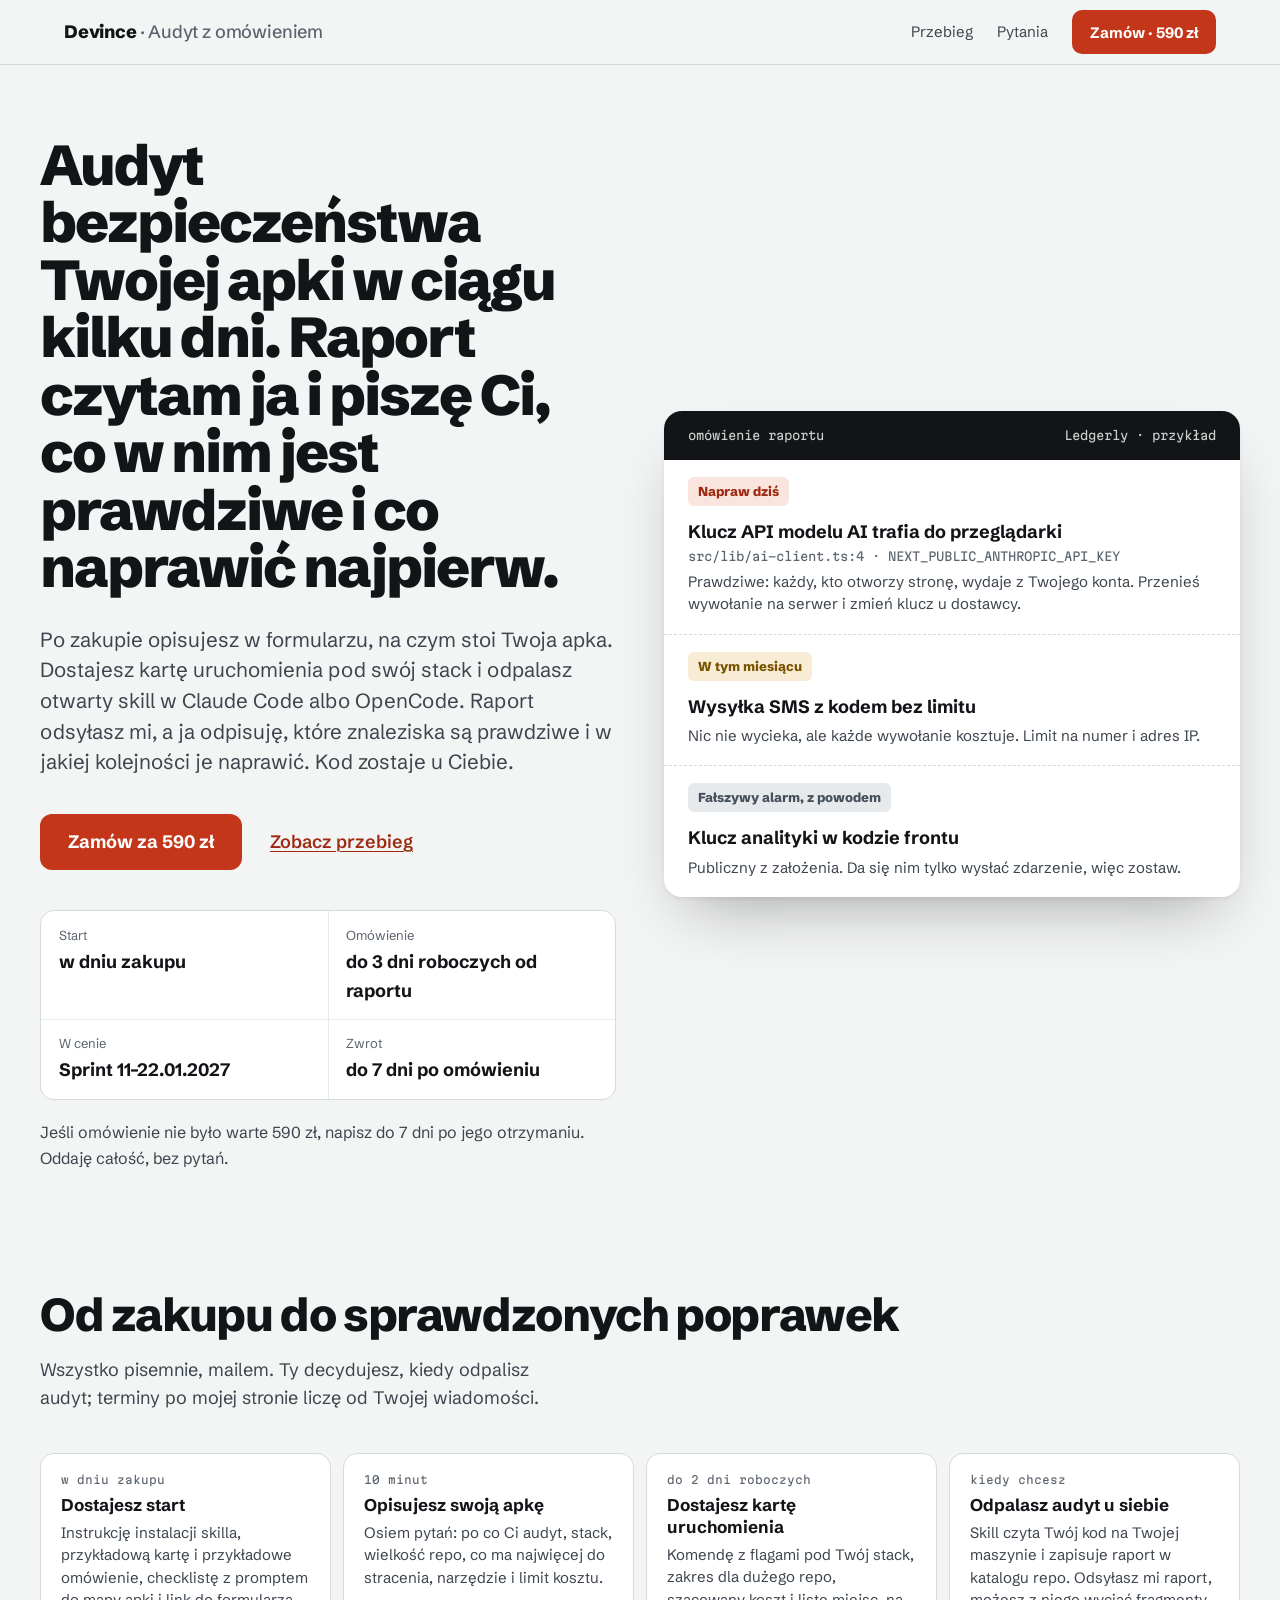
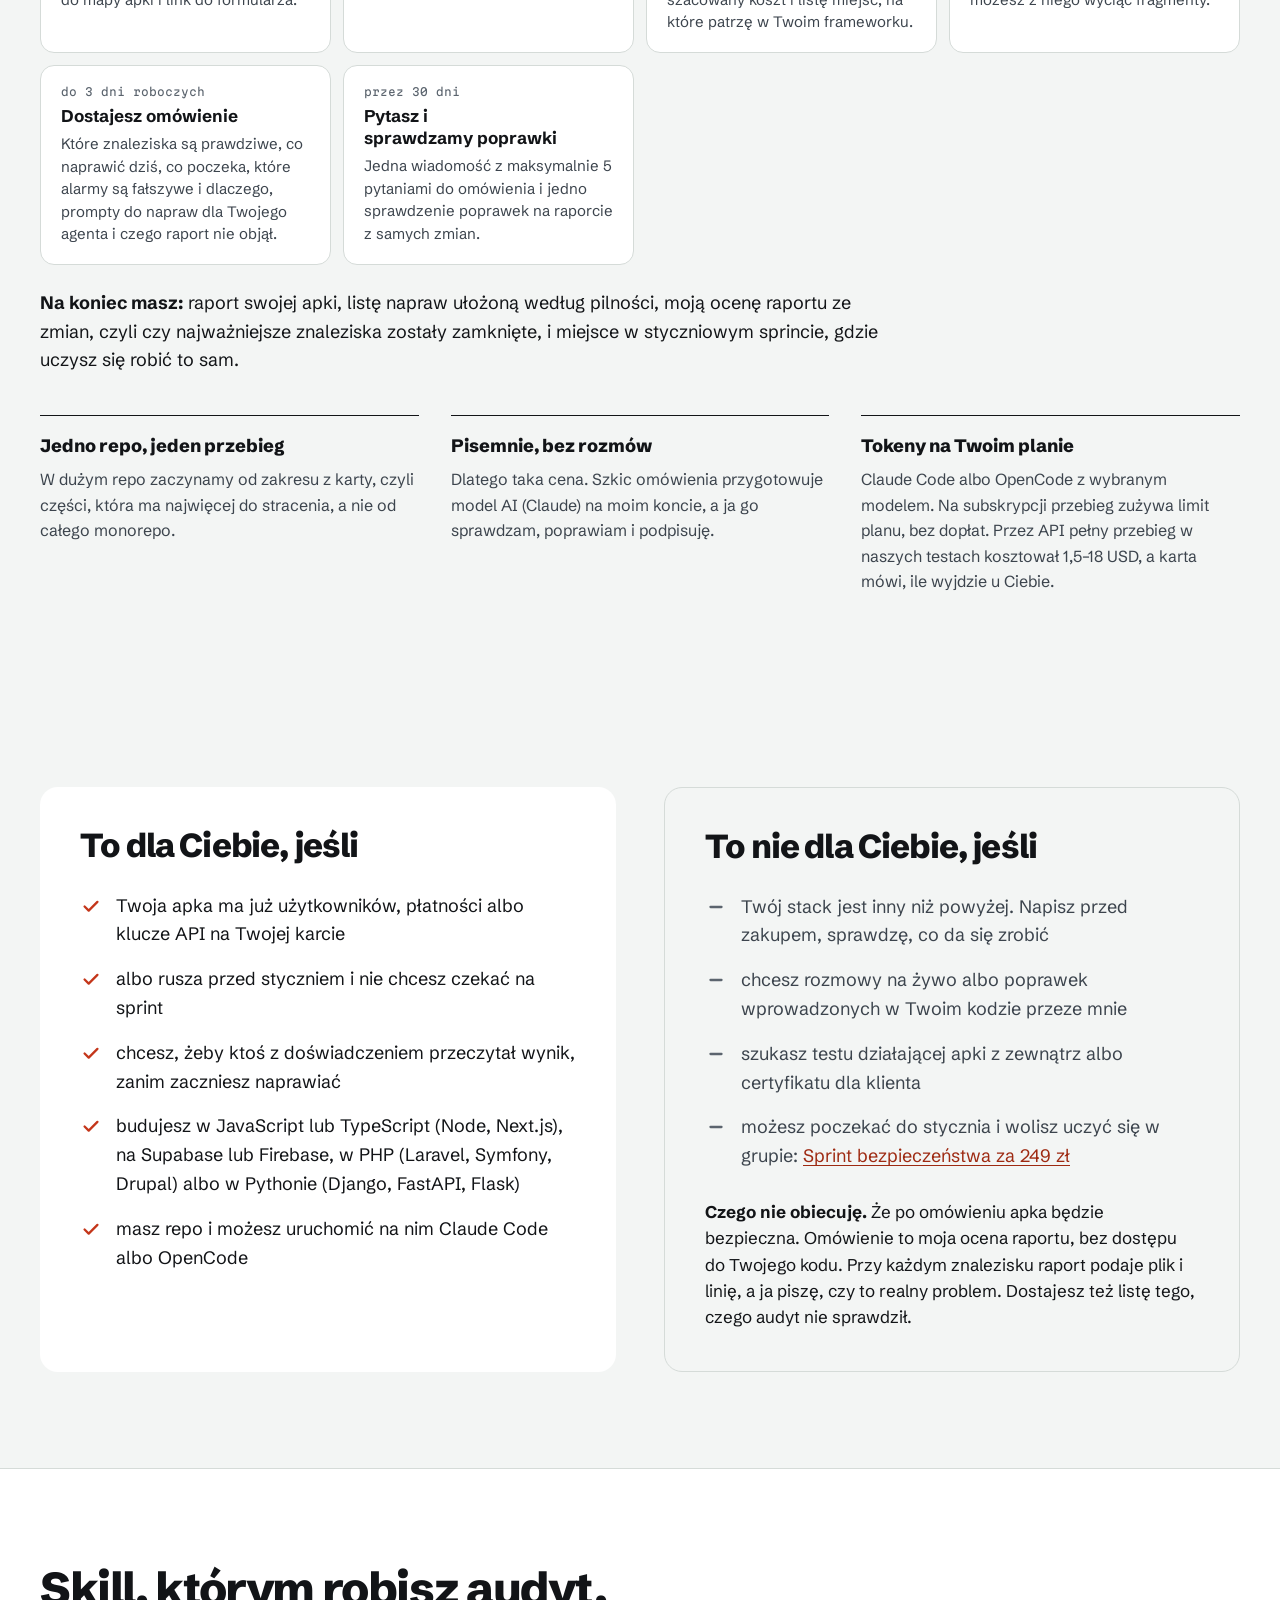
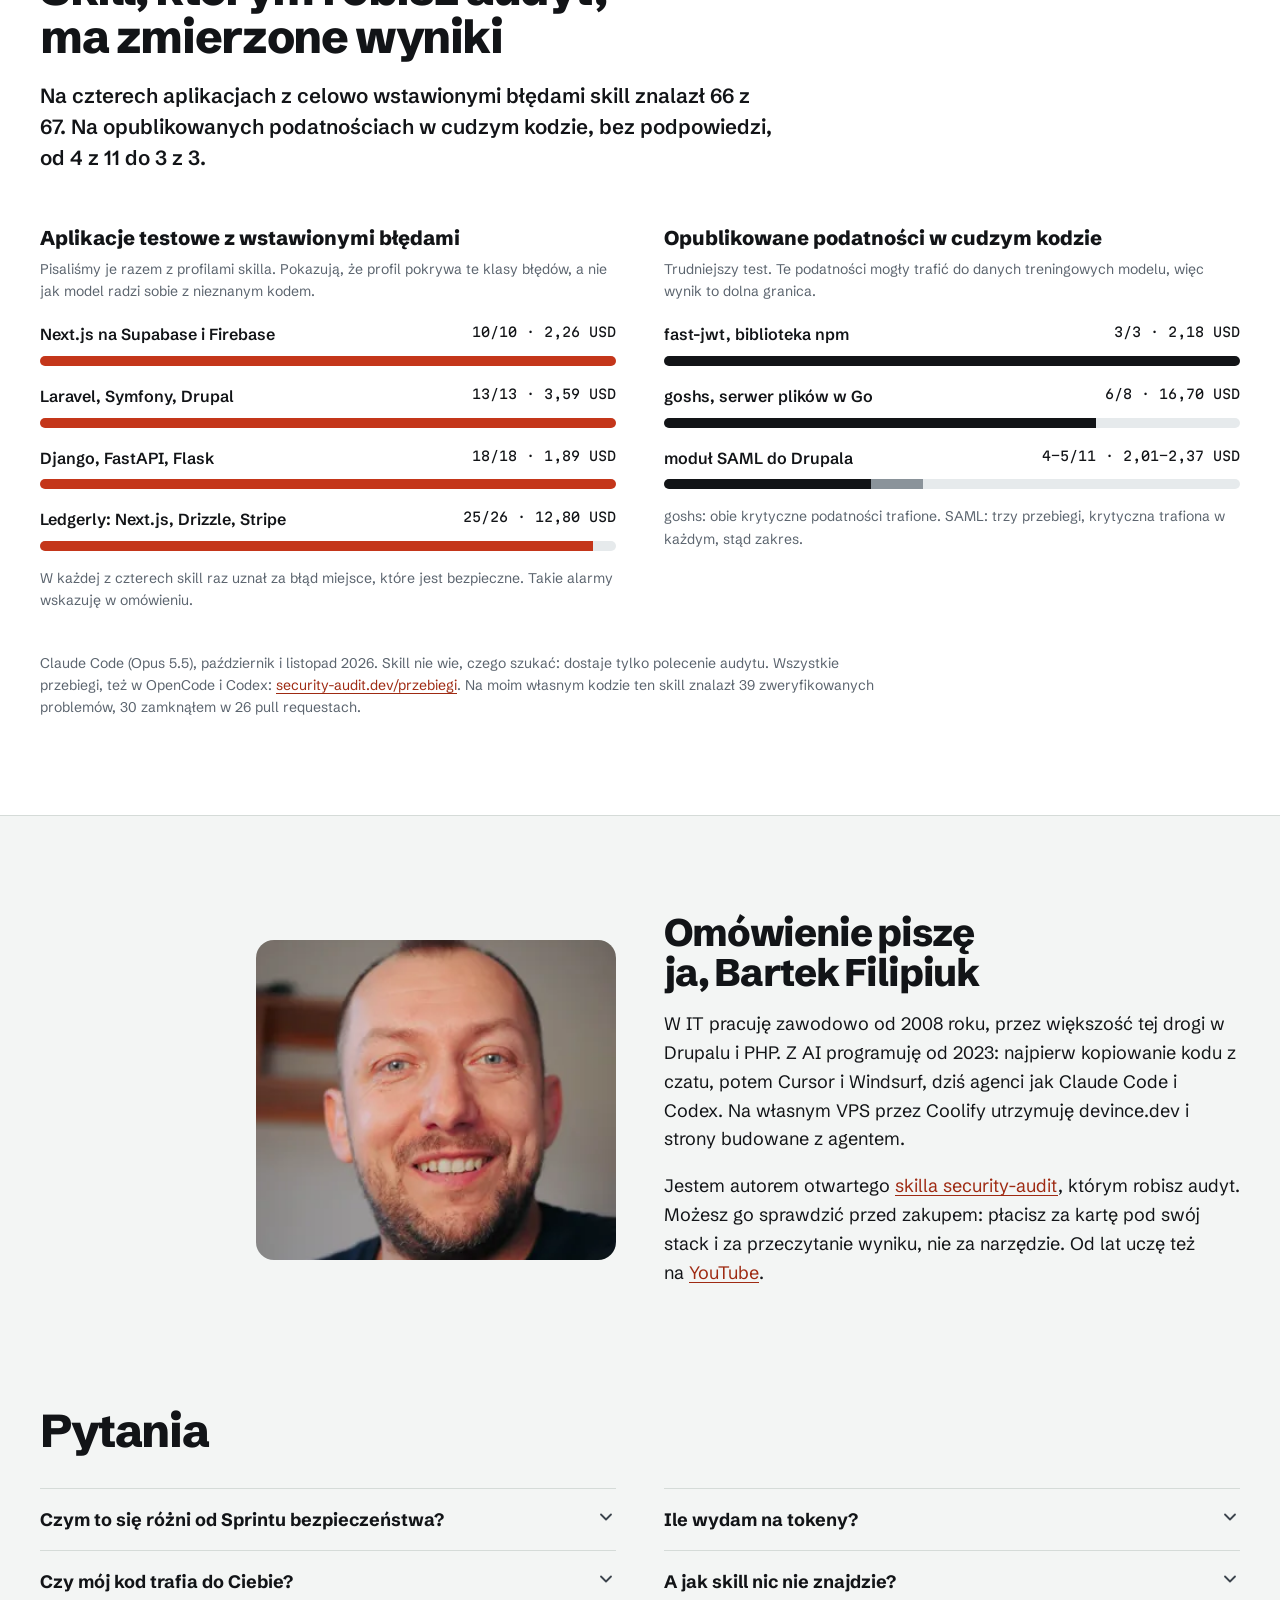
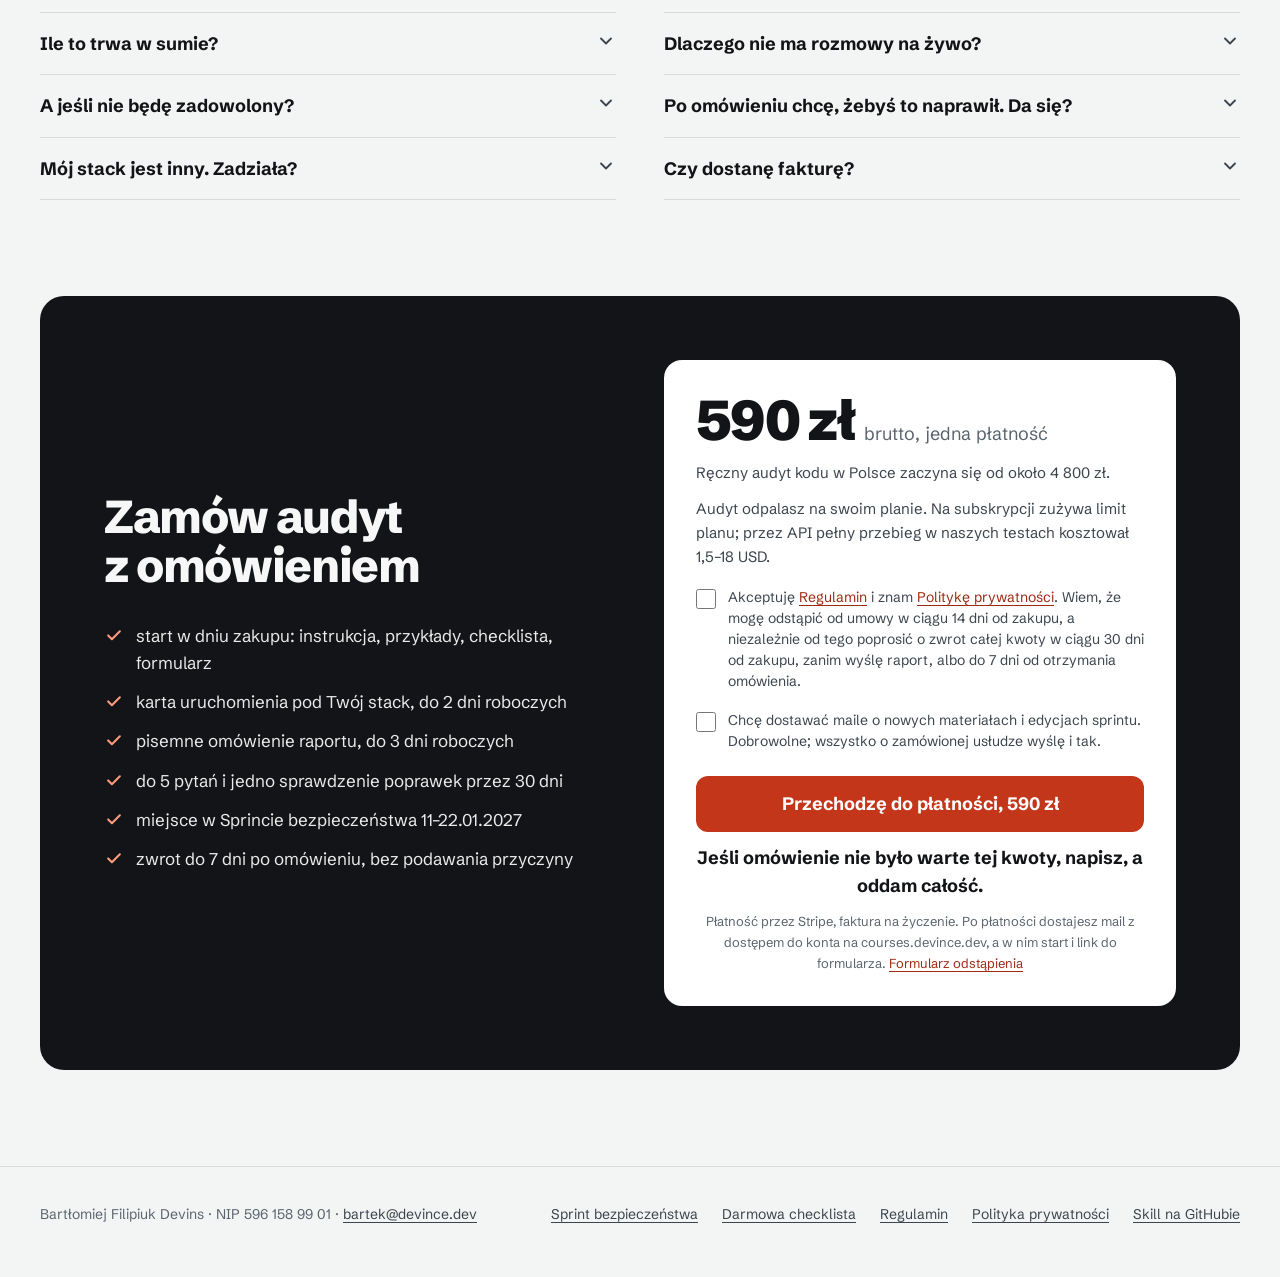
==== commit 9d608ed4: "Token cost copy: subscription uses the plan limit, API range 1,5–18 USD" ====
--- a/site/audyt/index.html
+++ b/site/audyt/index.html
@@ -93,7 +93,7 @@
     <div class="rhythm">
       <div><strong>Jedno repo, jeden przebieg</strong><p>W dużym repo zaczynamy od zakresu z karty, czyli części, która ma najwięcej do stracenia, a nie od całego monorepo.</p></div>
       <div><strong>Pisemnie, bez rozmów</strong><p>Dlatego taka cena. Szkic omówienia przygotowuje model AI (Claude) na moim koncie, a ja go sprawdzam, poprawiam i podpisuję.</p></div>
-      <div><strong>Tokeny na Twoim planie</strong><p>Claude Code albo OpenCode z wybranym modelem. Pełny przebieg w naszych testach kosztował 1,5–18 USD, a karta mówi, ile wyjdzie u Ciebie.</p></div>
+      <div><strong>Tokeny na Twoim planie</strong><p>Claude Code albo OpenCode z wybranym modelem. Na subskrypcji przebieg zużywa limit planu, bez dopłat. Przez API pełny przebieg w naszych testach kosztował 1,5–18 USD, a karta mówi, ile wyjdzie u Ciebie.</p></div>
     </div>
   </div>
 </section>
@@ -177,7 +177,7 @@
         <details><summary>Mój stack jest inny. Zadziała?<span class="chev" aria-hidden="true"><svg width="20" height="20" viewBox="0 0 24 24" fill="none" stroke="#3c444d" stroke-width="2.2" stroke-linecap="round" stroke-linejoin="round"><path d="M6 9l6 6 6-6"/></svg></span></summary><p>Na innym stacku skill działa na ogólnej checkliście, bez wzorców dla Twojego frameworka, i wtedy omówienie jest słabsze. Napisz na bartek@devince.dev przed zakupem, odpowiem, czy w Twoim przypadku to ma sens.</p></details>
       </div>
       <div class="faq-col">
-        <details><summary>Ile wydam na tokeny?<span class="chev" aria-hidden="true"><svg width="20" height="20" viewBox="0 0 24 24" fill="none" stroke="#3c444d" stroke-width="2.2" stroke-linecap="round" stroke-linejoin="round"><path d="M6 9l6 6 6-6"/></svg></span></summary><p>Pełny przebieg w naszych testach kosztował 1,5–18 USD, zależnie od wielkości kodu. W formularzu podajesz swój limit, a karta ustawia zakres tak, żeby się w nim zmieścić.</p></details>
+        <details><summary>Ile wydam na tokeny?<span class="chev" aria-hidden="true"><svg width="20" height="20" viewBox="0 0 24 24" fill="none" stroke="#3c444d" stroke-width="2.2" stroke-linecap="round" stroke-linejoin="round"><path d="M6 9l6 6 6-6"/></svg></span></summary><p>Na subskrypcji (np. Claude Pro albo Max) nic ponad nią: przebieg zużywa limit planu, a duży kod może zająć jego sporą część. Przez API pełny przebieg w naszych testach kosztował 1,5–18 USD, zależnie od wielkości kodu. W formularzu podajesz swój limit, a karta ustawia zakres tak, żeby się w nim zmieścić.</p></details>
         <details><summary>A jak skill nic nie znajdzie?<span class="chev" aria-hidden="true"><svg width="20" height="20" viewBox="0 0 24 24" fill="none" stroke="#3c444d" stroke-width="2.2" stroke-linecap="round" stroke-linejoin="round"><path d="M6 9l6 6 6-6"/></svg></span></summary><p>Dostajesz listę tego, co sprawdził i uznał za bezpieczne, z miejscem w kodzie, a ode mnie ocenę, czego nie objął i co warto sprawdzić osobno. Taki wynik też się przydaje: wiesz, co zostało sprawdzone.</p></details>
         <details><summary>Dlaczego nie ma rozmowy na żywo?<span class="chev" aria-hidden="true"><svg width="20" height="20" viewBox="0 0 24 24" fill="none" stroke="#3c444d" stroke-width="2.2" stroke-linecap="round" stroke-linejoin="round"><path d="M6 9l6 6 6-6"/></svg></span></summary><p>Bo wtedy ta cena nie miałaby sensu. Pisemne omówienie możesz przeczytać kilka razy i wkleić swojemu agentowi.</p></details>
         <details><summary>Po omówieniu chcę, żebyś to naprawił. Da się?<span class="chev" aria-hidden="true"><svg width="20" height="20" viewBox="0 0 24 24" fill="none" stroke="#3c444d" stroke-width="2.2" stroke-linecap="round" stroke-linejoin="round"><path d="M6 9l6 6 6-6"/></svg></span></summary><p>Napisz, wycenię naprawy osobno, na podstawie Twojego raportu.</p></details>
@@ -205,7 +205,7 @@
       <input type="hidden" name="locale" value="pl">
       <p class="price"><strong>590 zł</strong><span>brutto, jedna płatność</span></p>
       <p class="note">Ręczny audyt kodu w Polsce zaczyna się od około 4 800 zł.</p>
-      <p class="note">Tokeny za audyt płacisz na swoim planie. Pełny przebieg w naszych testach kosztował 1,5–18 USD.</p>
+      <p class="note">Audyt odpalasz na swoim planie. Na subskrypcji zużywa limit planu; przez API pełny przebieg w naszych testach kosztował 1,5–18 USD.</p>
       <label class="consent">
         <input type="checkbox" name="consent" required>
         <span>Akceptuję <a href="../regulamin.html#audyt">Regulamin</a> i znam <a href="../polityka-prywatnosci.html">Politykę prywatności</a>. Wiem, że mogę odstąpić od umowy w ciągu 14 dni od zakupu, a niezależnie od tego poprosić o zwrot całej kwoty w ciągu 30 dni od zakupu, zanim wyślę raport, albo do 7 dni od otrzymania omówienia.</span>
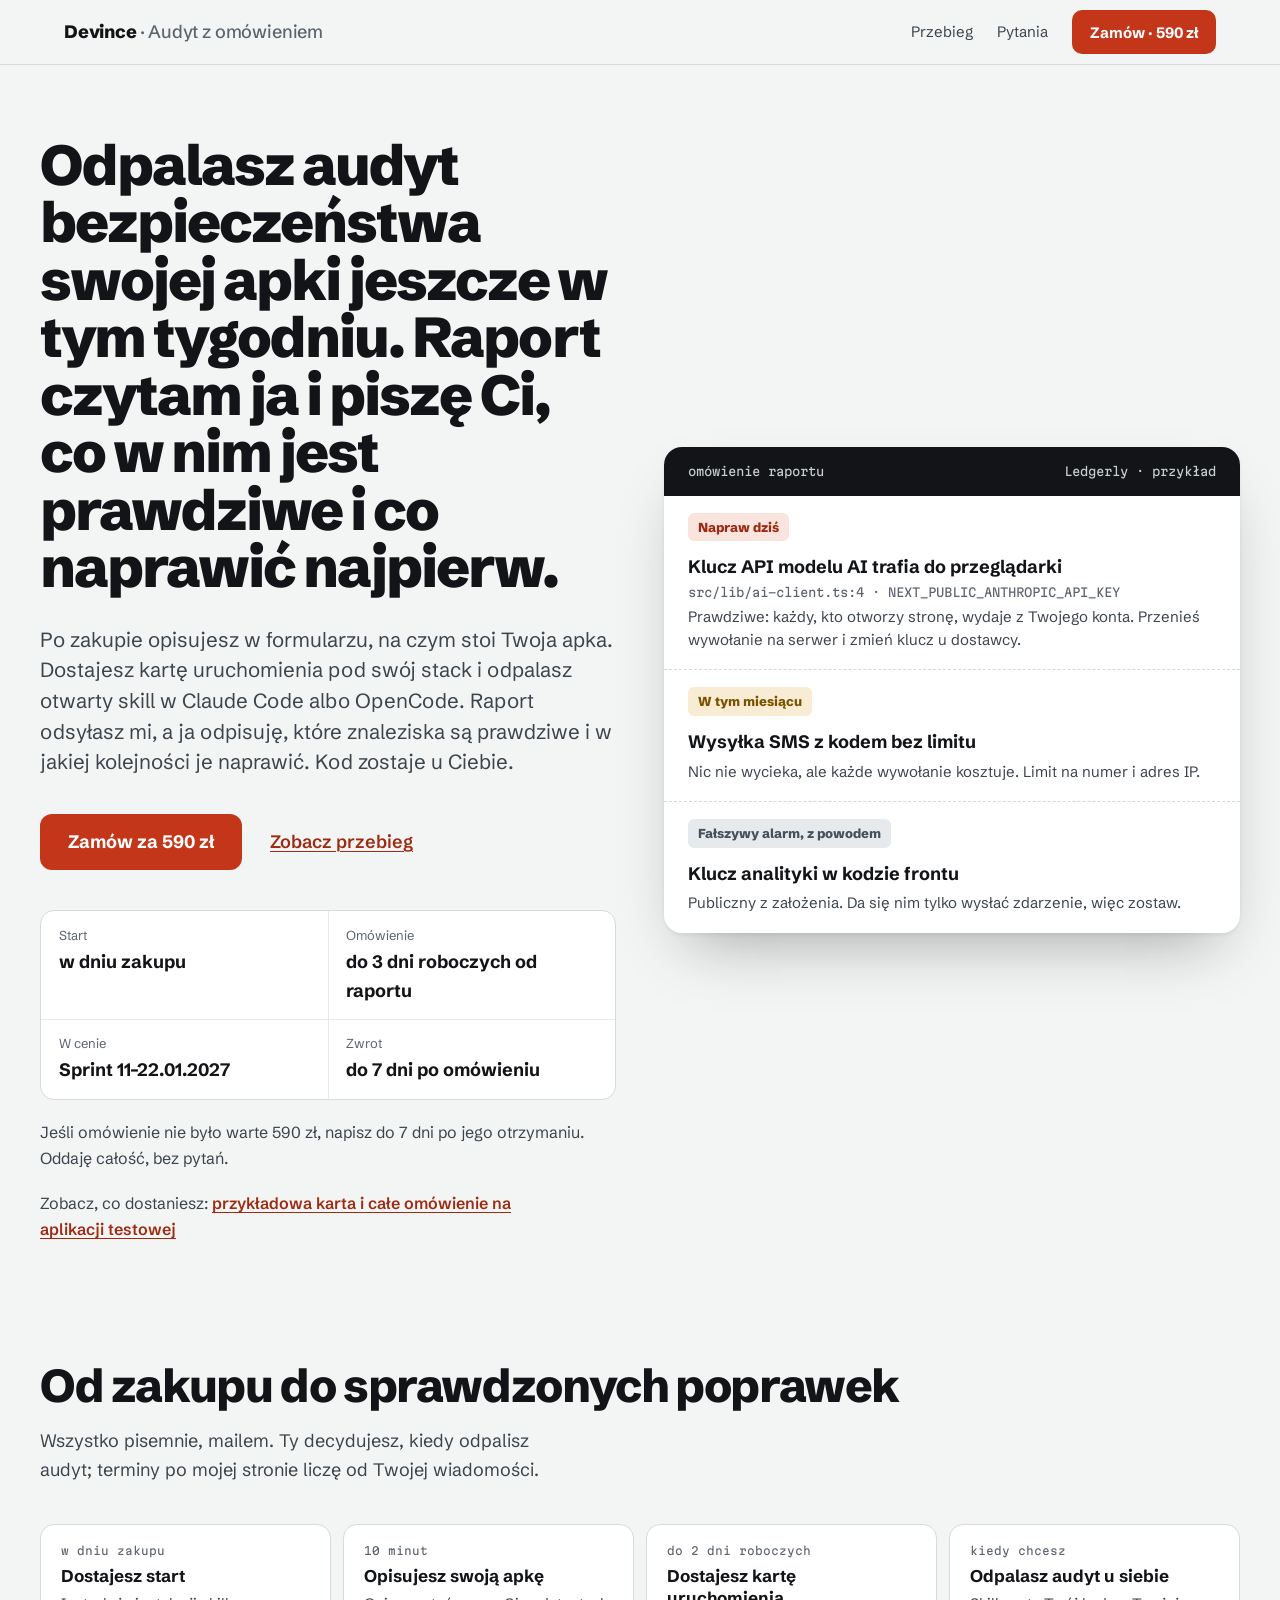
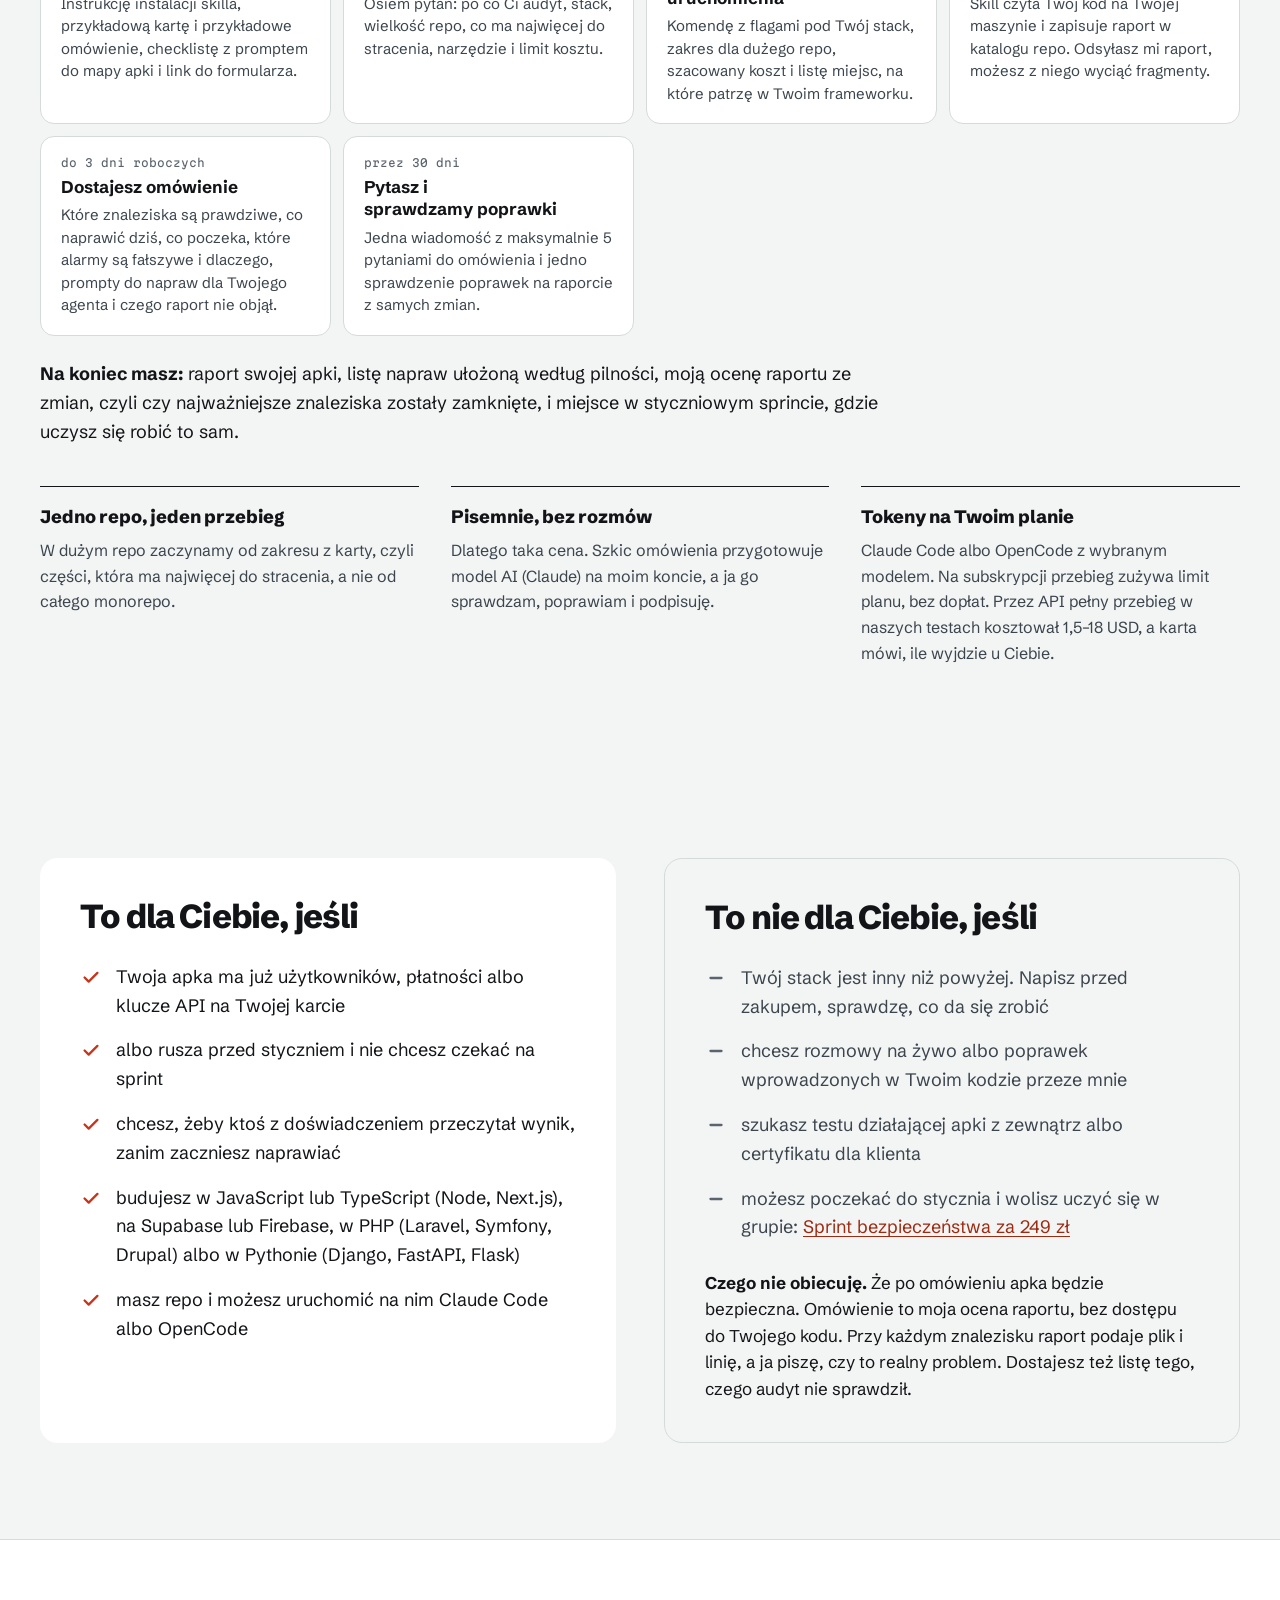
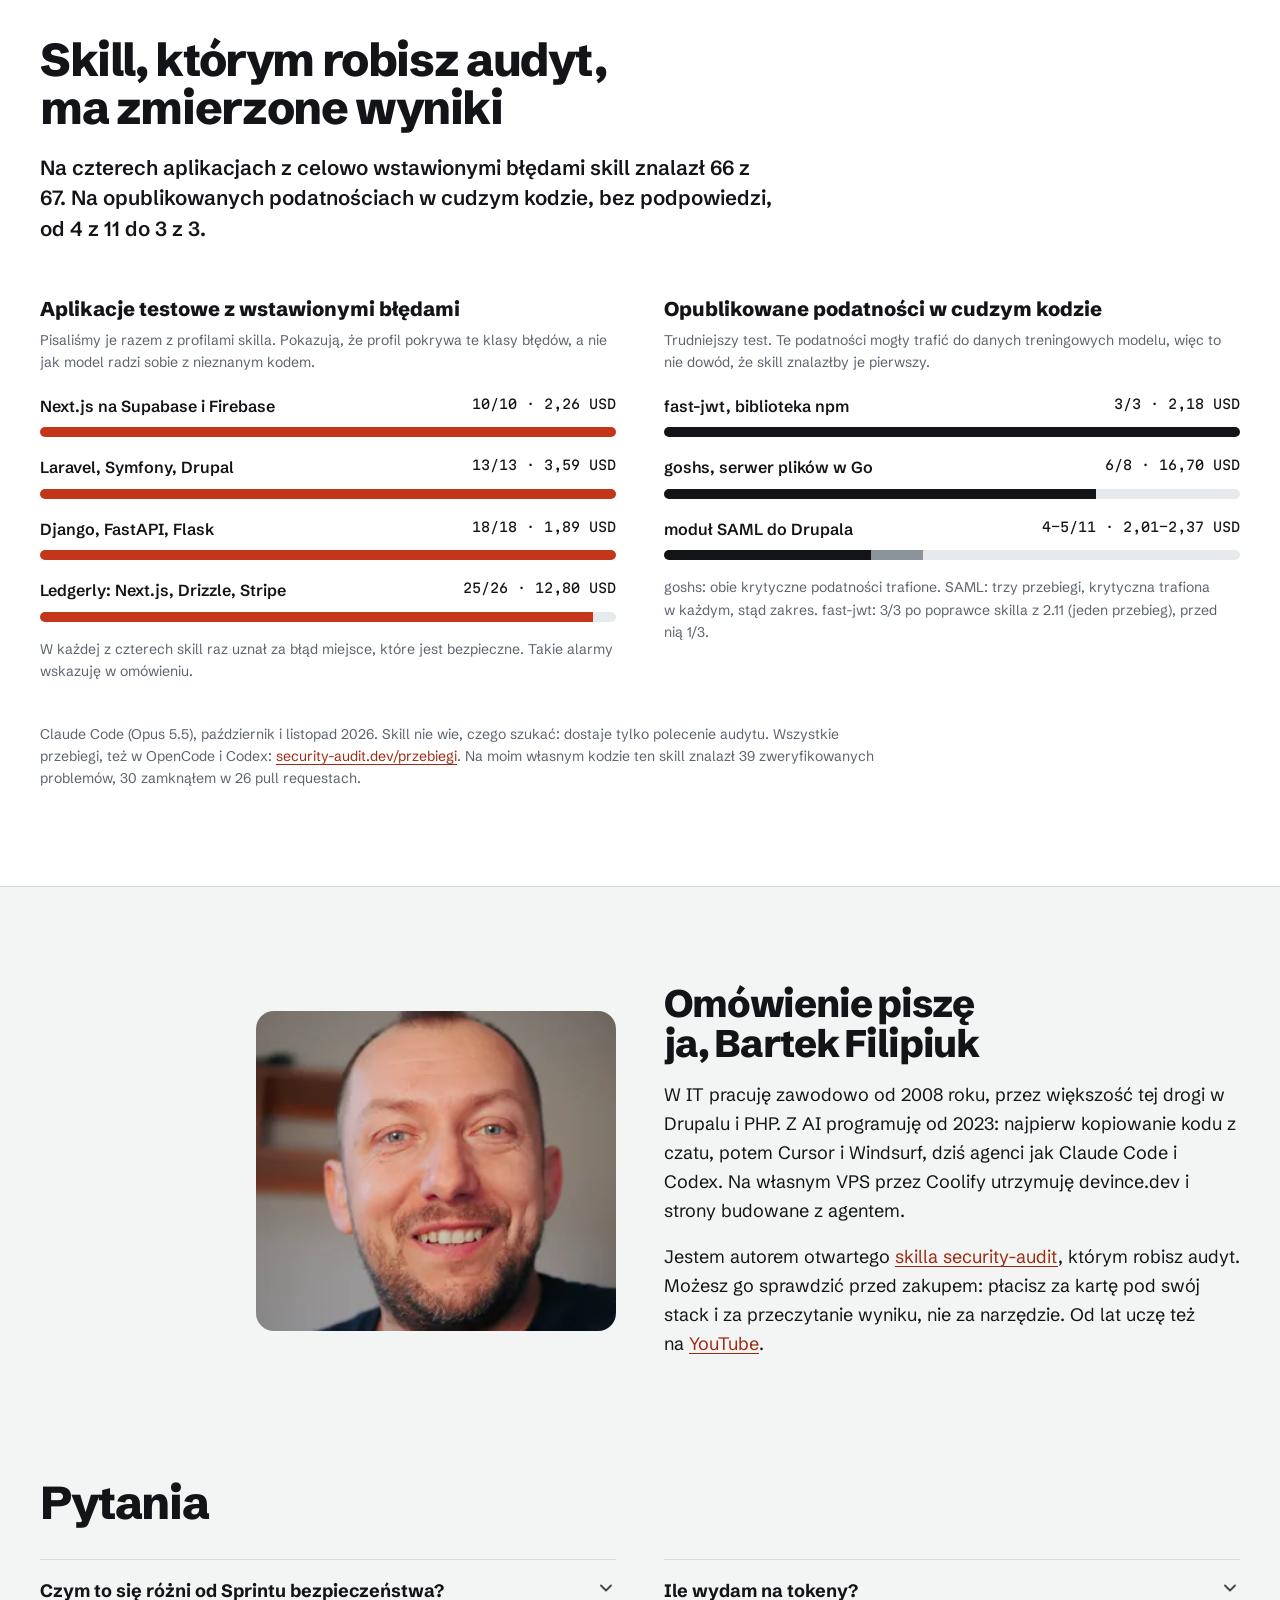
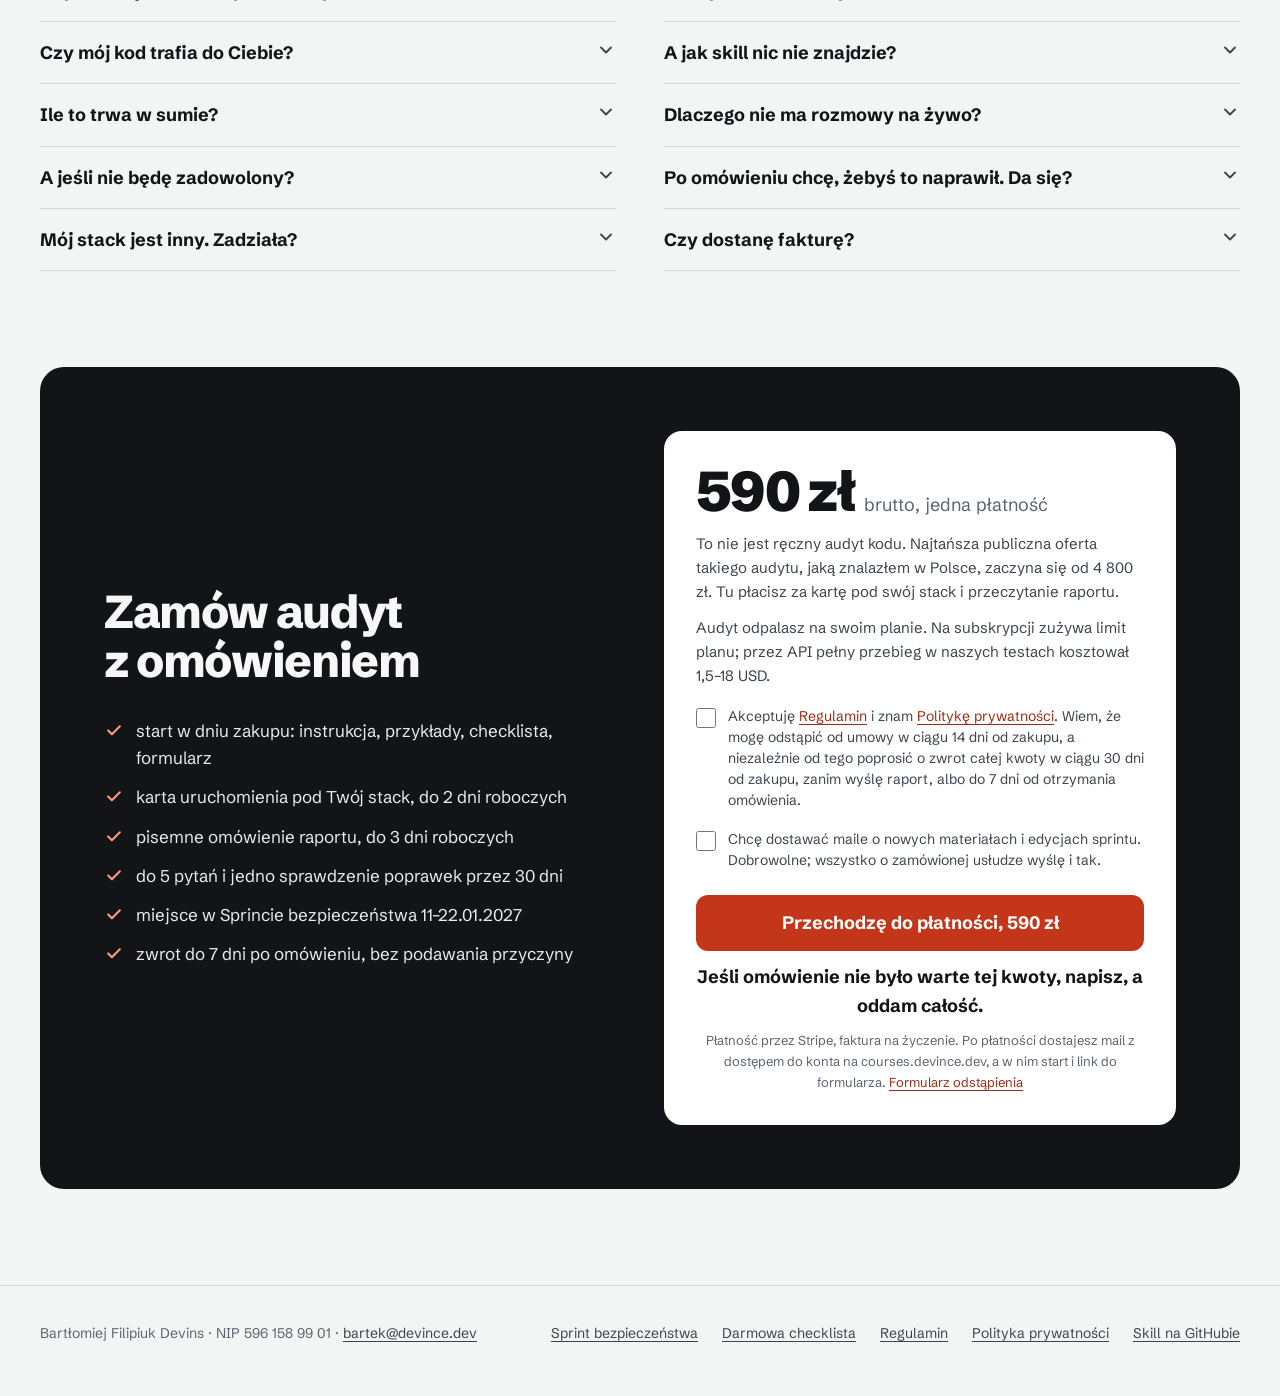
==== commit 096f50ca: "Audyt: review fixes (H1, price anchor, benchmark caveat, sample link, FAQ), sprint landing links the" ====
--- a/site/audyt/index.html
+++ b/site/audyt/index.html
@@ -32,7 +32,7 @@
 <section class="hero" id="start">
   <div class="wrap two hero-grid">
     <div>
-      <h1>Audyt bezpieczeństwa Twojej apki w ciągu kilku dni. Raport czytam ja i piszę Ci, co w nim jest prawdziwe i co naprawić najpierw.</h1>
+      <h1>Odpalasz audyt bezpieczeństwa swojej apki jeszcze w tym tygodniu. Raport czytam ja i piszę Ci, co w nim jest prawdziwe i co naprawić najpierw.</h1>
       <p class="lede">Po zakupie opisujesz w formularzu, na czym stoi Twoja apka. Dostajesz kartę uruchomienia pod swój stack i odpalasz otwarty skill w Claude Code albo OpenCode. Raport odsyłasz mi, a ja odpisuję, które znaleziska są prawdziwe i w jakiej kolejności je naprawić. Kod zostaje u Ciebie.</p>
       <div class="actions">
         <a class="btn btn-lg" href="#zamow" data-umami-event="audyt-cta-hero">Zamów za 590 zł</a>
@@ -45,6 +45,7 @@
         <div><dt>Zwrot</dt><dd>do 7 dni po omówieniu</dd></div>
       </dl>
       <p class="lm-teaser">Jeśli omówienie nie było warte 590 zł, napisz do 7 dni po jego otrzymaniu. Oddaję całość, bez pytań.</p>
+      <p class="lm-teaser">Zobacz, co dostaniesz: <a href="przyklad/" data-umami-event="audyt-przyklad-hero">przykładowa karta i całe omówienie na aplikacji testowej</a></p>
     </div>
 
     <figure class="triage" aria-label="Przykład: fragment omówienia z kolejnością napraw">
@@ -141,13 +142,13 @@
       </div>
       <div>
         <h3>Opublikowane podatności w cudzym kodzie</h3>
-        <p class="proof-sub">Trudniejszy test. Te podatności mogły trafić do danych treningowych modelu, więc wynik to dolna granica.</p>
+        <p class="proof-sub">Trudniejszy test. Te podatności mogły trafić do danych treningowych modelu, więc to nie dowód, że skill znalazłby je pierwszy.</p>
         <ul class="bars">
           <li><div class="bar-top"><span>fast-jwt, biblioteka npm</span><span>3/3 · 2,18 USD</span></div><div class="track"><div class="fill ink w100"></div></div></li>
           <li><div class="bar-top"><span>goshs, serwer plików w Go</span><span>6/8 · 16,70 USD</span></div><div class="track"><div class="fill ink w75"></div></div></li>
           <li><div class="bar-top"><span>moduł SAML do Drupala</span><span>4–5/11 · 2,01–2,37 USD</span></div><div class="track"><div class="fill ink w36"></div><div class="fill range w9"></div></div></li>
         </ul>
-        <p class="proof-foot">goshs: obie krytyczne podatności trafione. SAML: trzy przebiegi, krytyczna trafiona w każdym, stąd zakres.</p>
+        <p class="proof-foot">goshs: obie krytyczne podatności trafione. SAML: trzy przebiegi, krytyczna trafiona w każdym, stąd zakres. fast-jwt: 3/3 po poprawce skilla z 2.11 (jeden przebieg), przed nią 1/3.</p>
       </div>
     </div>
     <p class="proof-note">Claude Code (Opus 5.5), październik i listopad 2026. Skill nie wie, czego szukać: dostaje tylko polecenie audytu. Wszystkie przebiegi, też w OpenCode i Codex: <a href="https://security-audit.dev/przebiegi" rel="noopener">security-audit.dev/przebiegi</a>. Na moim własnym kodzie ten skill znalazł 39 zweryfikowanych problemów, 30 zamknąłem w 26 pull requestach.</p>
@@ -170,7 +171,7 @@
     <h2 class="h-section">Pytania</h2>
     <div class="two faq-grid">
       <div class="faq-col">
-        <details><summary>Czym to się różni od Sprintu bezpieczeństwa?<span class="chev" aria-hidden="true"><svg width="20" height="20" viewBox="0 0 24 24" fill="none" stroke="#3c444d" stroke-width="2.2" stroke-linecap="round" stroke-linejoin="round"><path d="M6 9l6 6 6-6"/></svg></span></summary><p>Sprint startuje 11 stycznia i uczy w grupie, a raport czytasz w nim sam. Tu zaczynasz od razu, a raport czytam ja i piszę Ci omówienie. Miejsce w sprincie masz w cenie, więc w styczniu uczysz się robić to sam przy następnych zmianach.</p></details>
+        <details><summary>Czym to się różni od Sprintu bezpieczeństwa?<span class="chev" aria-hidden="true"><svg width="20" height="20" viewBox="0 0 24 24" fill="none" stroke="#3c444d" stroke-width="2.2" stroke-linecap="round" stroke-linejoin="round"><path d="M6 9l6 6 6-6"/></svg></span></summary><p>Kartę pod swój stack dostajesz w obu. Sprint startuje 11 stycznia i uczy w grupie, a raport czytasz w nim sam. Tu zaczynasz od razu, a raport czytam ja i piszę Ci omówienie. Miejsce w sprincie masz w cenie, więc w styczniu uczysz się robić to sam przy następnych zmianach.</p></details>
         <details><summary>Czy mój kod trafia do Ciebie?<span class="chev" aria-hidden="true"><svg width="20" height="20" viewBox="0 0 24 24" fill="none" stroke="#3c444d" stroke-width="2.2" stroke-linecap="round" stroke-linejoin="round"><path d="M6 9l6 6 6-6"/></svg></span></summary><p>Nie. Audyt odpalasz u siebie, a mnie wysyłasz tylko raport. Raport zawiera ścieżki plików i krótkie fragmenty kodu, więc możesz je wyciąć; zostaw tylko listę tego, czego audyt nie ocenił, bo bez niej omówienie będzie niepełne. Szkic omówienia robi model AI (Claude) na moim koncie, więc raport trafia też do Anthropic. Raport usuwam 60 dni po zakończeniu usługi.</p></details>
         <details><summary>Ile to trwa w sumie?<span class="chev" aria-hidden="true"><svg width="20" height="20" viewBox="0 0 24 24" fill="none" stroke="#3c444d" stroke-width="2.2" stroke-linecap="round" stroke-linejoin="round"><path d="M6 9l6 6 6-6"/></svg></span></summary><p>Karta do 2 dni roboczych od formularza, omówienie do 3 dni roboczych od raportu. Najszybciej: formularz w dniu zakupu i audyt w dniu otrzymania karty, wtedy omówienie masz około 5 dni roboczych od zakupu. Na wysłanie raportu masz 30 dni od zakupu, a na pytania i sprawdzenie poprawek 30 dni od omówienia.</p></details>
         <details><summary>A jeśli nie będę zadowolony?<span class="chev" aria-hidden="true"><svg width="20" height="20" viewBox="0 0 24 24" fill="none" stroke="#3c444d" stroke-width="2.2" stroke-linecap="round" stroke-linejoin="round"><path d="M6 9l6 6 6-6"/></svg></span></summary><p>Napisz do 7 dni od otrzymania omówienia, oddaję całość bez pytań. Zanim wyślesz raport, możesz zrezygnować w ciągu 30 dni od zakupu, też za zwrotem całości. Jeśli spóźnię się z kartą albo omówieniem, również możesz poprosić o zwrot. Niezależnie od tego masz ustawowe 14 dni od zakupu na odstąpienie od umowy.</p></details>
@@ -204,7 +205,7 @@
       <input type="hidden" name="slug" value="audyt-z-omowieniem">
       <input type="hidden" name="locale" value="pl">
       <p class="price"><strong>590 zł</strong><span>brutto, jedna płatność</span></p>
-      <p class="note">Ręczny audyt kodu w Polsce zaczyna się od około 4 800 zł.</p>
+      <p class="note">To nie jest ręczny audyt kodu. Najtańsza publiczna oferta takiego audytu, jaką znalazłem w Polsce, zaczyna się od 4 800 zł. Tu płacisz za kartę pod swój stack i przeczytanie raportu.</p>
       <p class="note">Audyt odpalasz na swoim planie. Na subskrypcji zużywa limit planu; przez API pełny przebieg w naszych testach kosztował 1,5–18 USD.</p>
       <label class="consent">
         <input type="checkbox" name="consent" required>
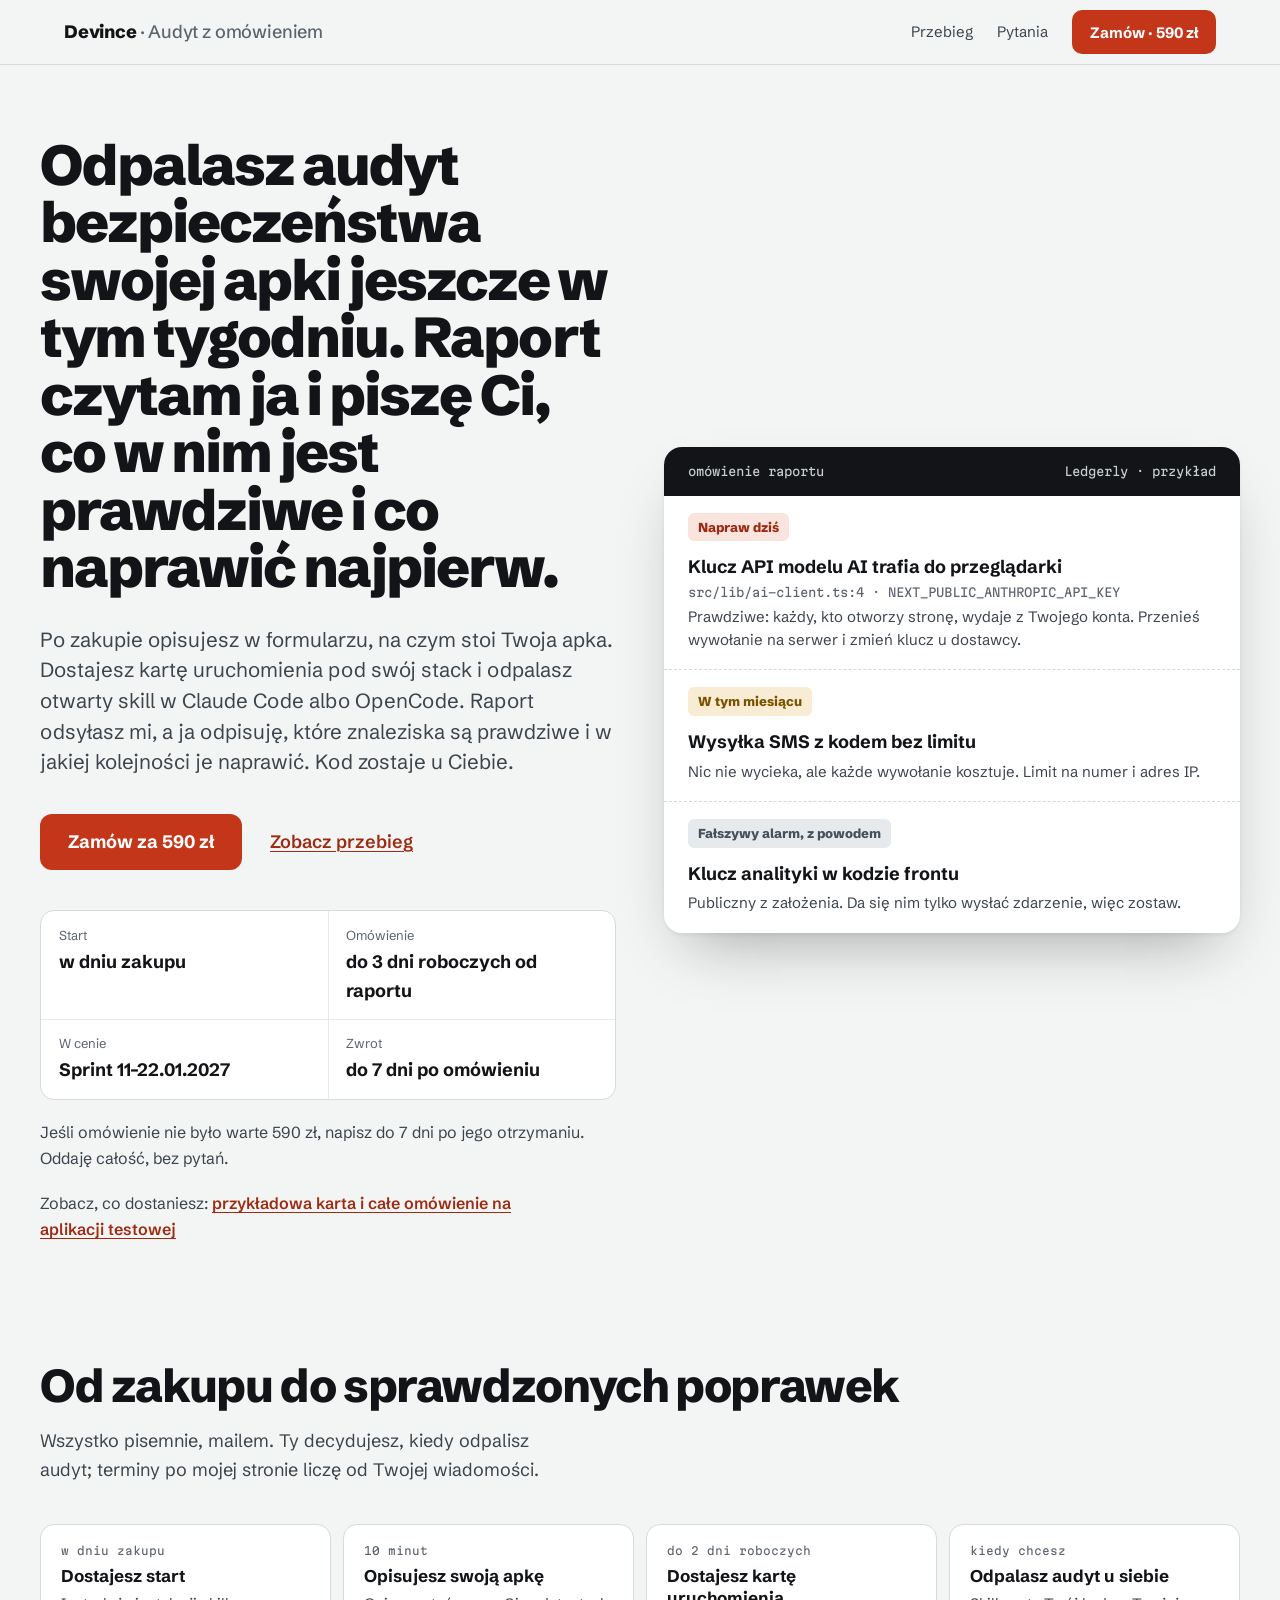
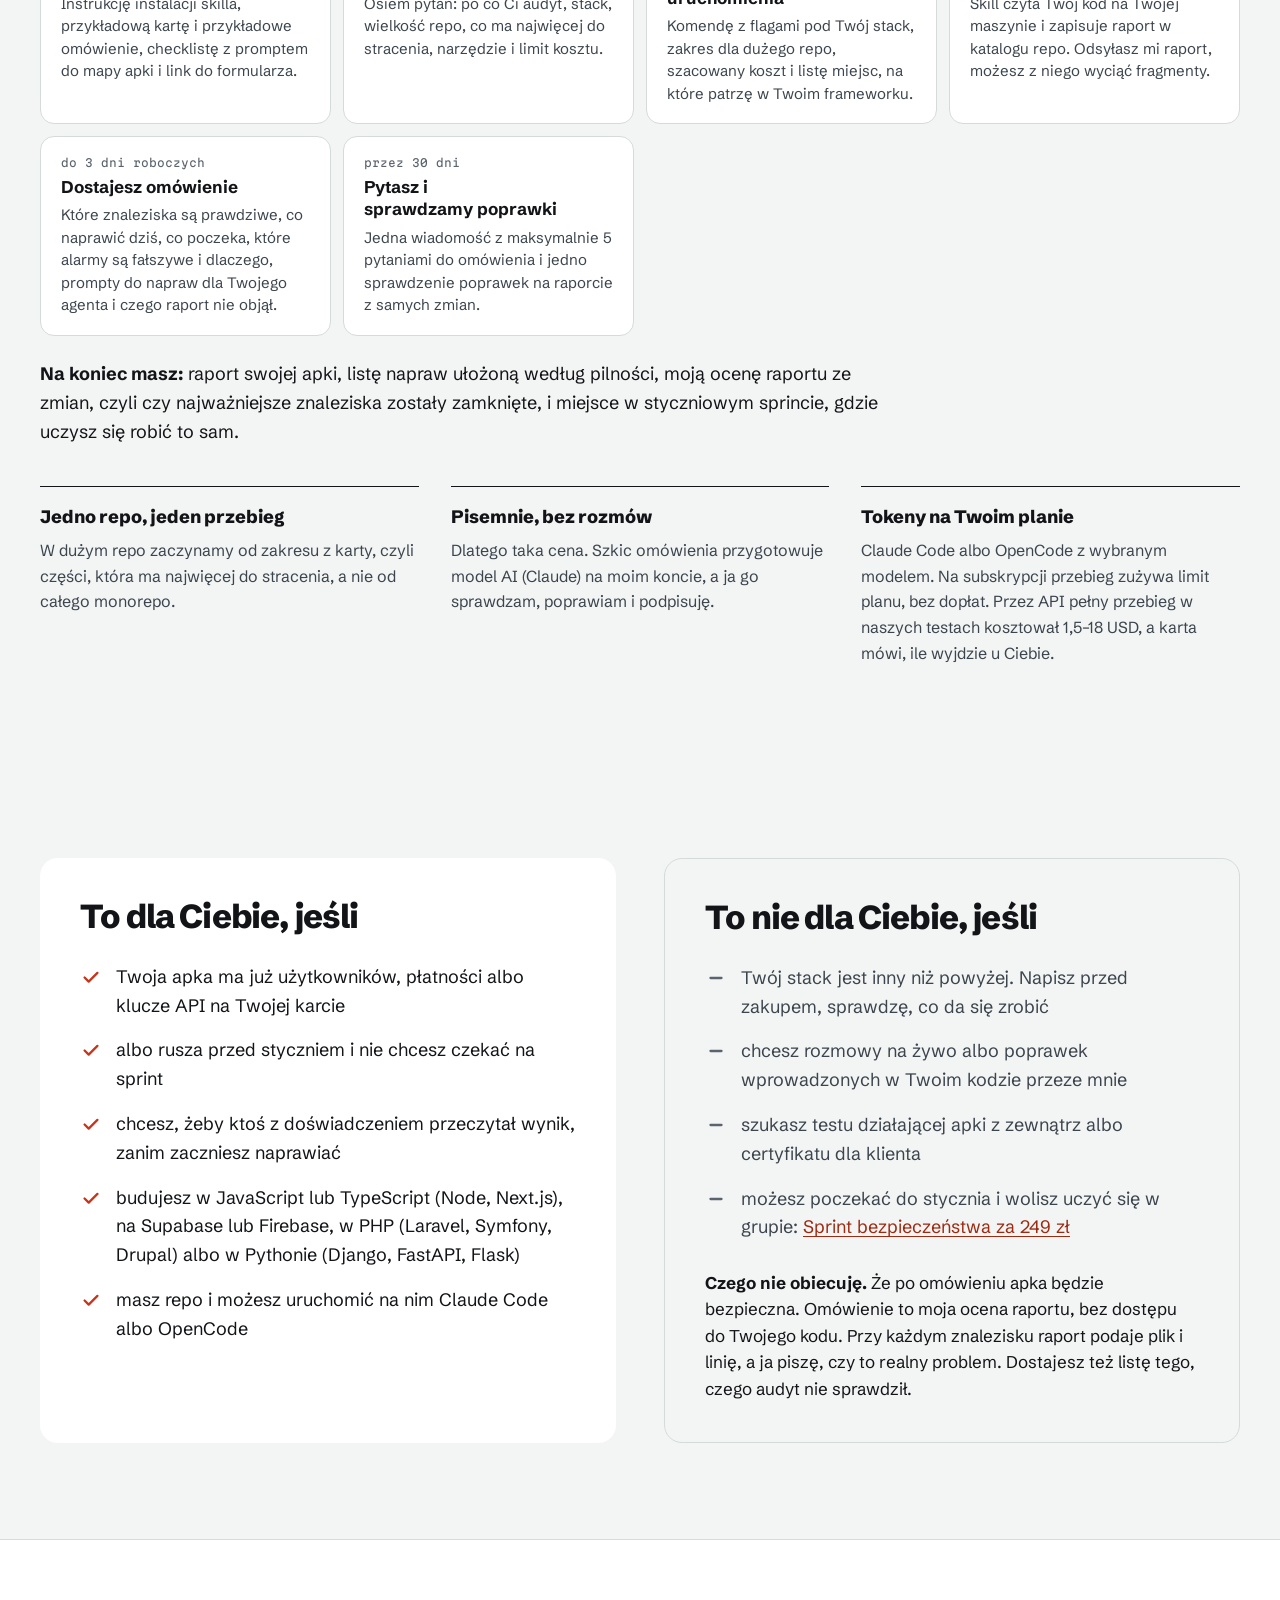
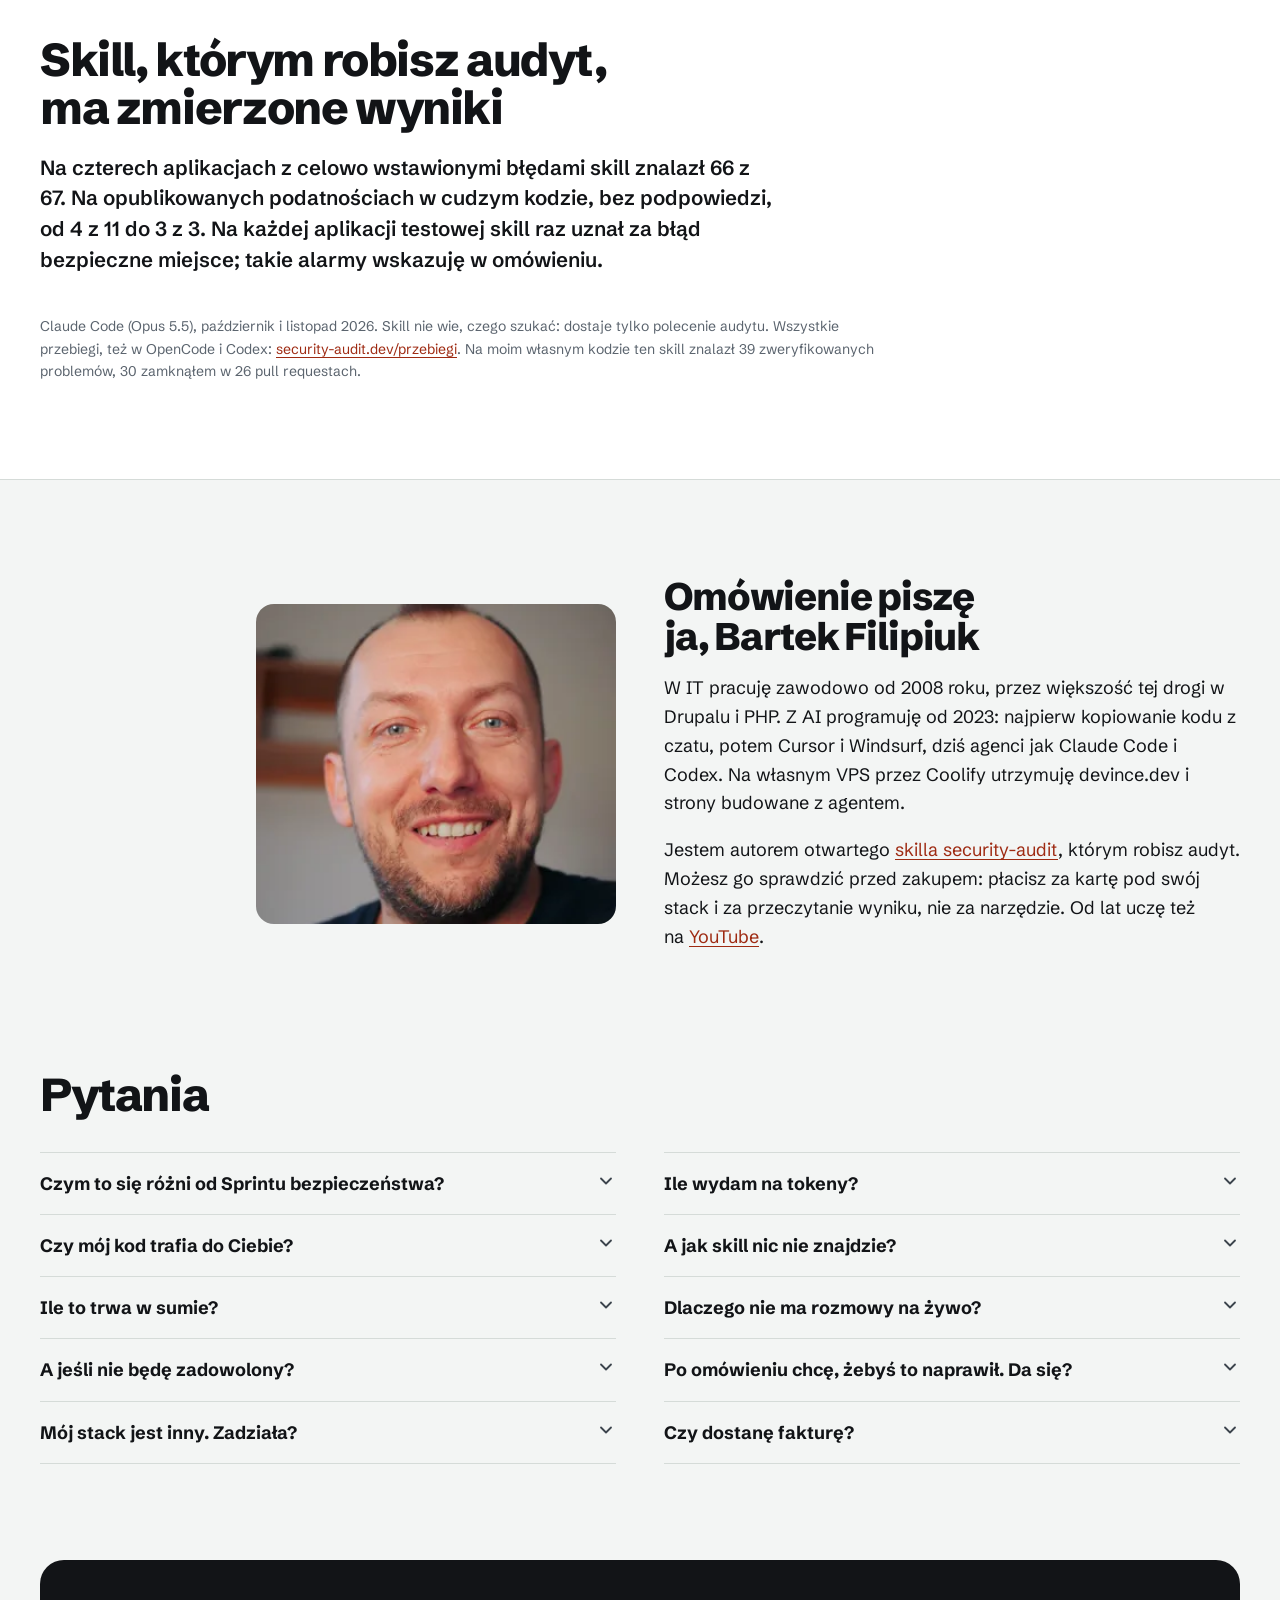
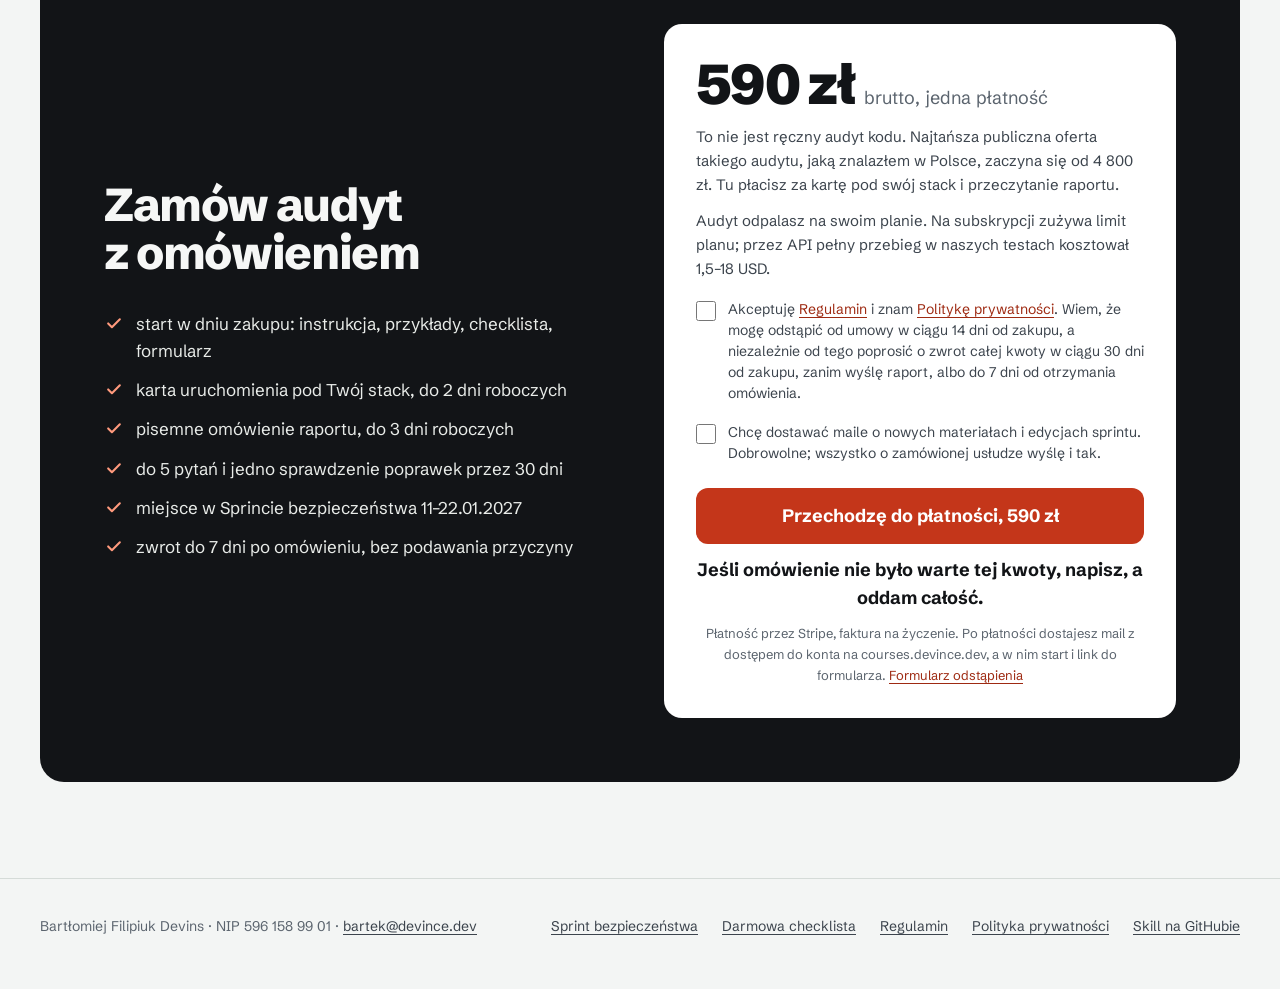
==== commit f9217c60: "Umami on all pages (security.devince.dev website); audit page links benchmarks instead of repeating " ====
--- a/site/audyt/index.html
+++ b/site/audyt/index.html
@@ -13,6 +13,7 @@
 <link rel="icon" href="../favicon.svg" type="image/svg+xml">
 <link rel="preload" href="../fonts/schibsted-grotesk-latin-wght-normal.woff2" as="font" type="font/woff2" crossorigin>
 <link rel="stylesheet" href="../css/site.css">
+<script defer src="https://stats.67projects.app/ascii.js" data-website-id="b5f7da77-02c9-419d-afe4-8e0501709261" data-domains="security.devince.dev"></script>
 </head>
 <body>
 
@@ -127,30 +128,7 @@
 <section class="proof" id="dowod">
   <div class="wrap">
     <h2 class="h-section">Skill, którym robisz audyt, ma zmierzone wyniki</h2>
-    <p class="proof-lead">Na czterech aplikacjach z celowo wstawionymi błędami skill znalazł 66 z 67. Na opublikowanych podatnościach w cudzym kodzie, bez podpowiedzi, od 4 z 11 do 3 z 3.</p>
-    <div class="two proof-grid">
-      <div>
-        <h3>Aplikacje testowe z wstawionymi błędami</h3>
-        <p class="proof-sub">Pisaliśmy je razem z profilami skilla. Pokazują, że profil pokrywa te klasy błędów, a nie jak model radzi sobie z nieznanym kodem.</p>
-        <ul class="bars">
-          <li><div class="bar-top"><span>Next.js na Supabase i Firebase</span><span>10/10 · 2,26 USD</span></div><div class="track"><div class="fill w100"></div></div></li>
-          <li><div class="bar-top"><span>Laravel, Symfony, Drupal</span><span>13/13 · 3,59 USD</span></div><div class="track"><div class="fill w100"></div></div></li>
-          <li><div class="bar-top"><span>Django, FastAPI, Flask</span><span>18/18 · 1,89 USD</span></div><div class="track"><div class="fill w100"></div></div></li>
-          <li><div class="bar-top"><span>Ledgerly: Next.js, Drizzle, Stripe</span><span>25/26 · 12,80 USD</span></div><div class="track"><div class="fill w96"></div></div></li>
-        </ul>
-        <p class="proof-foot">W każdej z czterech skill raz uznał za błąd miejsce, które jest bezpieczne. Takie alarmy wskazuję w omówieniu.</p>
-      </div>
-      <div>
-        <h3>Opublikowane podatności w cudzym kodzie</h3>
-        <p class="proof-sub">Trudniejszy test. Te podatności mogły trafić do danych treningowych modelu, więc to nie dowód, że skill znalazłby je pierwszy.</p>
-        <ul class="bars">
-          <li><div class="bar-top"><span>fast-jwt, biblioteka npm</span><span>3/3 · 2,18 USD</span></div><div class="track"><div class="fill ink w100"></div></div></li>
-          <li><div class="bar-top"><span>goshs, serwer plików w Go</span><span>6/8 · 16,70 USD</span></div><div class="track"><div class="fill ink w75"></div></div></li>
-          <li><div class="bar-top"><span>moduł SAML do Drupala</span><span>4–5/11 · 2,01–2,37 USD</span></div><div class="track"><div class="fill ink w36"></div><div class="fill range w9"></div></div></li>
-        </ul>
-        <p class="proof-foot">goshs: obie krytyczne podatności trafione. SAML: trzy przebiegi, krytyczna trafiona w każdym, stąd zakres. fast-jwt: 3/3 po poprawce skilla z 2.11 (jeden przebieg), przed nią 1/3.</p>
-      </div>
-    </div>
+    <p class="proof-lead">Na czterech aplikacjach z celowo wstawionymi błędami skill znalazł 66 z 67. Na opublikowanych podatnościach w cudzym kodzie, bez podpowiedzi, od 4 z 11 do 3 z 3. Na każdej aplikacji testowej skill raz uznał za błąd bezpieczne miejsce; takie alarmy wskazuję w omówieniu.</p>
     <p class="proof-note">Claude Code (Opus 5.5), październik i listopad 2026. Skill nie wie, czego szukać: dostaje tylko polecenie audytu. Wszystkie przebiegi, też w OpenCode i Codex: <a href="https://security-audit.dev/przebiegi" rel="noopener">security-audit.dev/przebiegi</a>. Na moim własnym kodzie ten skill znalazł 39 zweryfikowanych problemów, 30 zamknąłem w 26 pull requestach.</p>
   </div>
 </section>
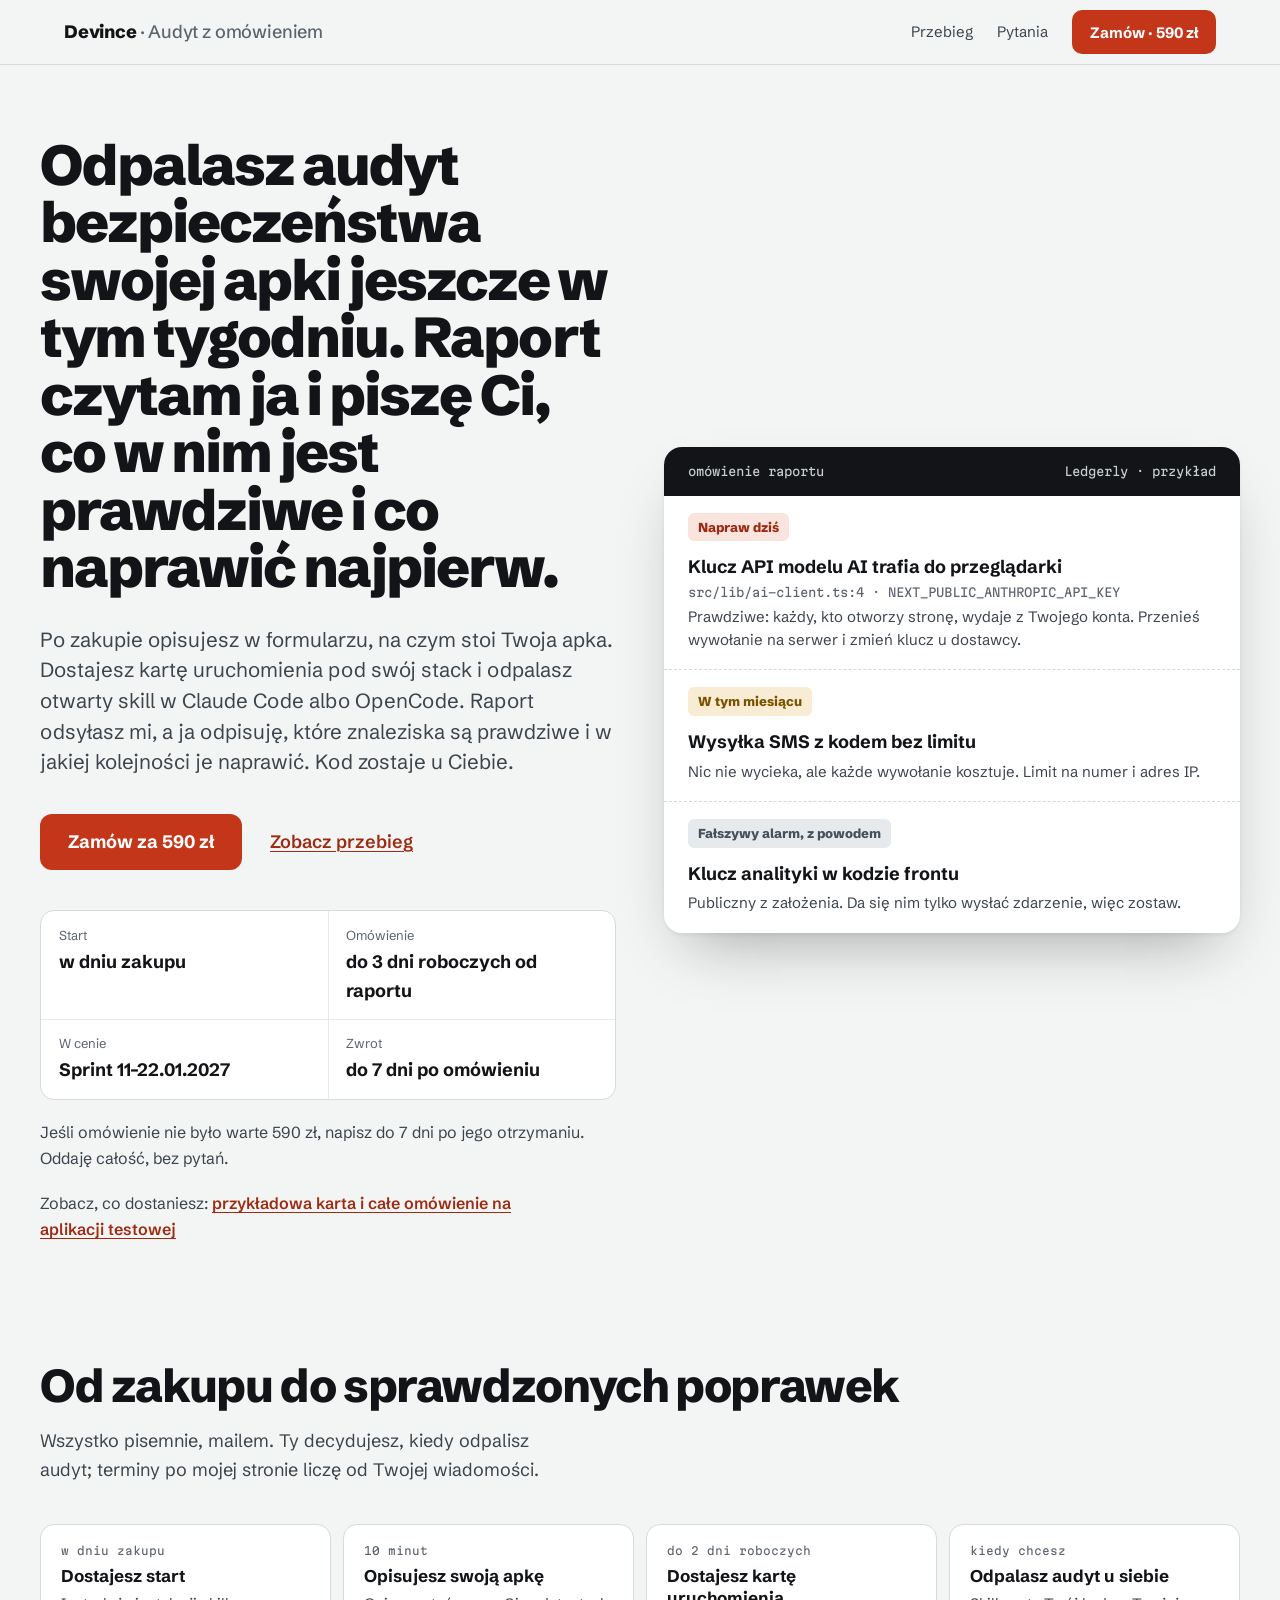
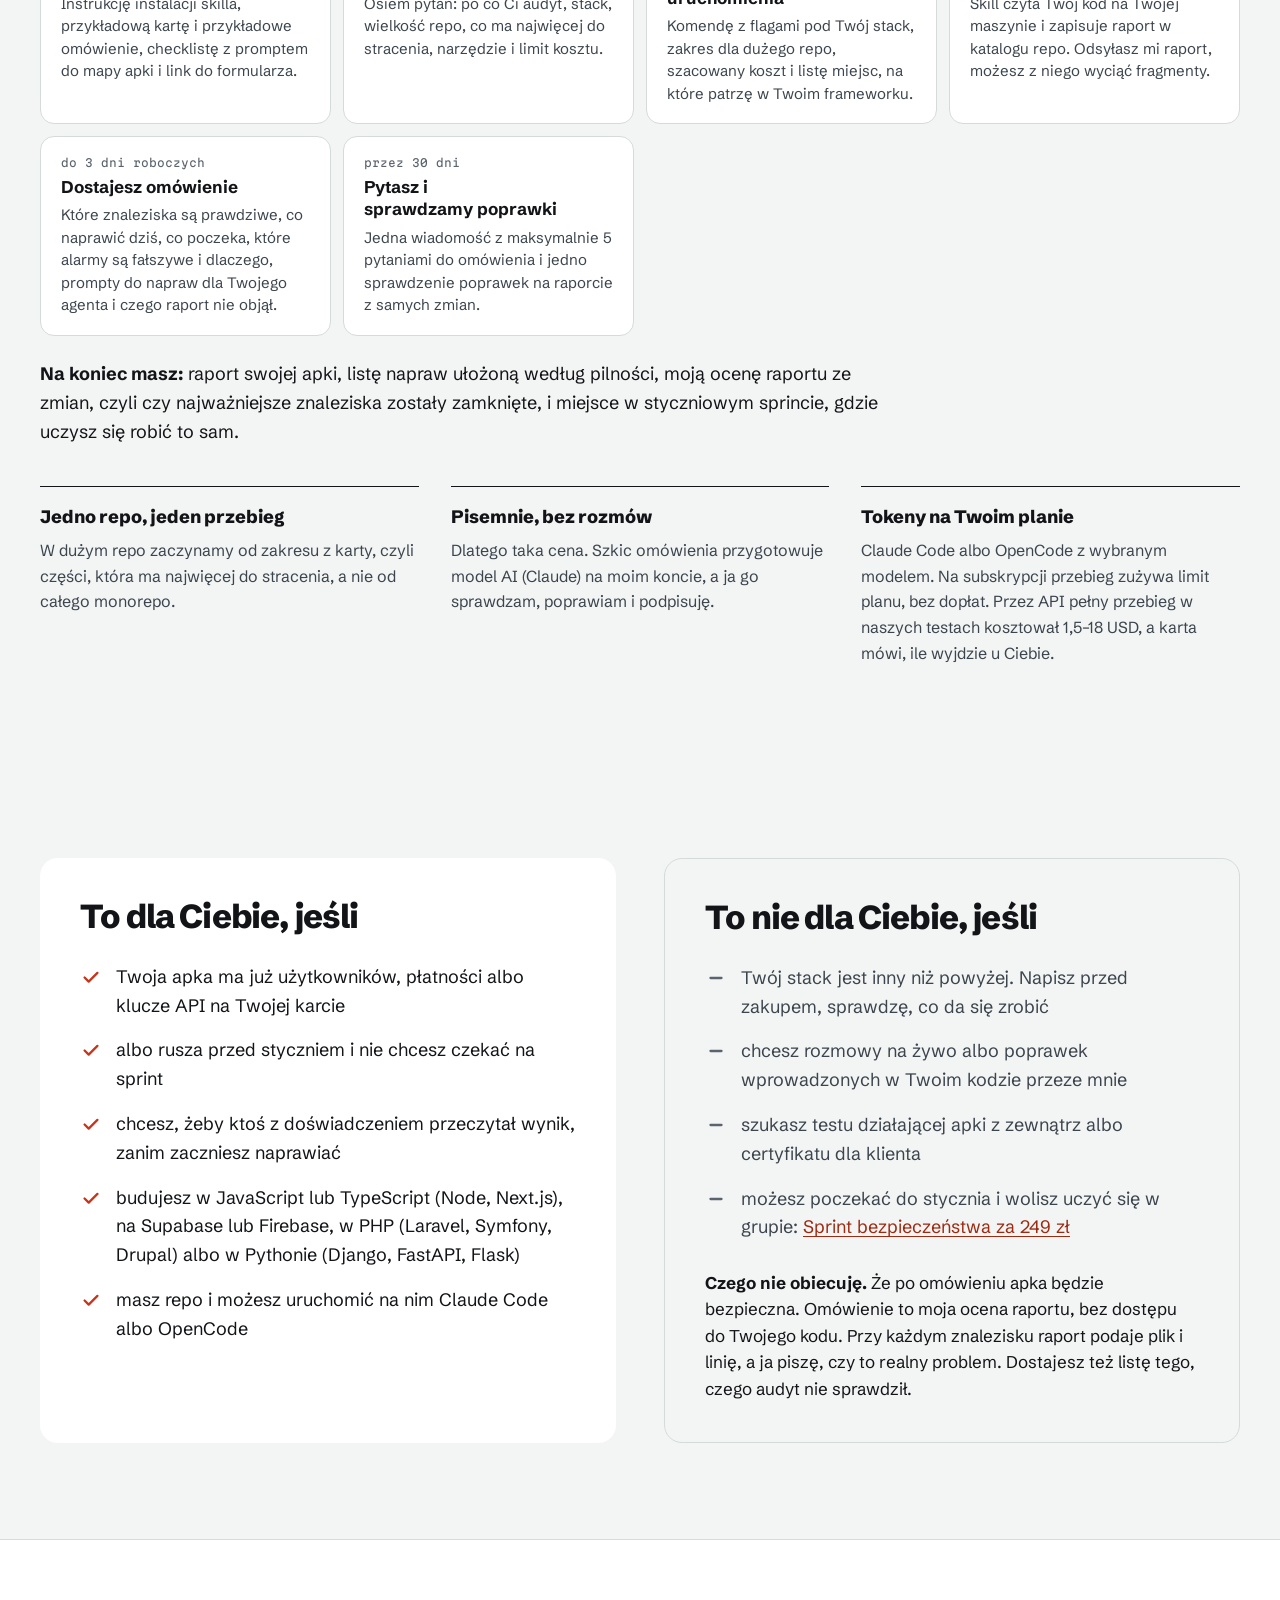
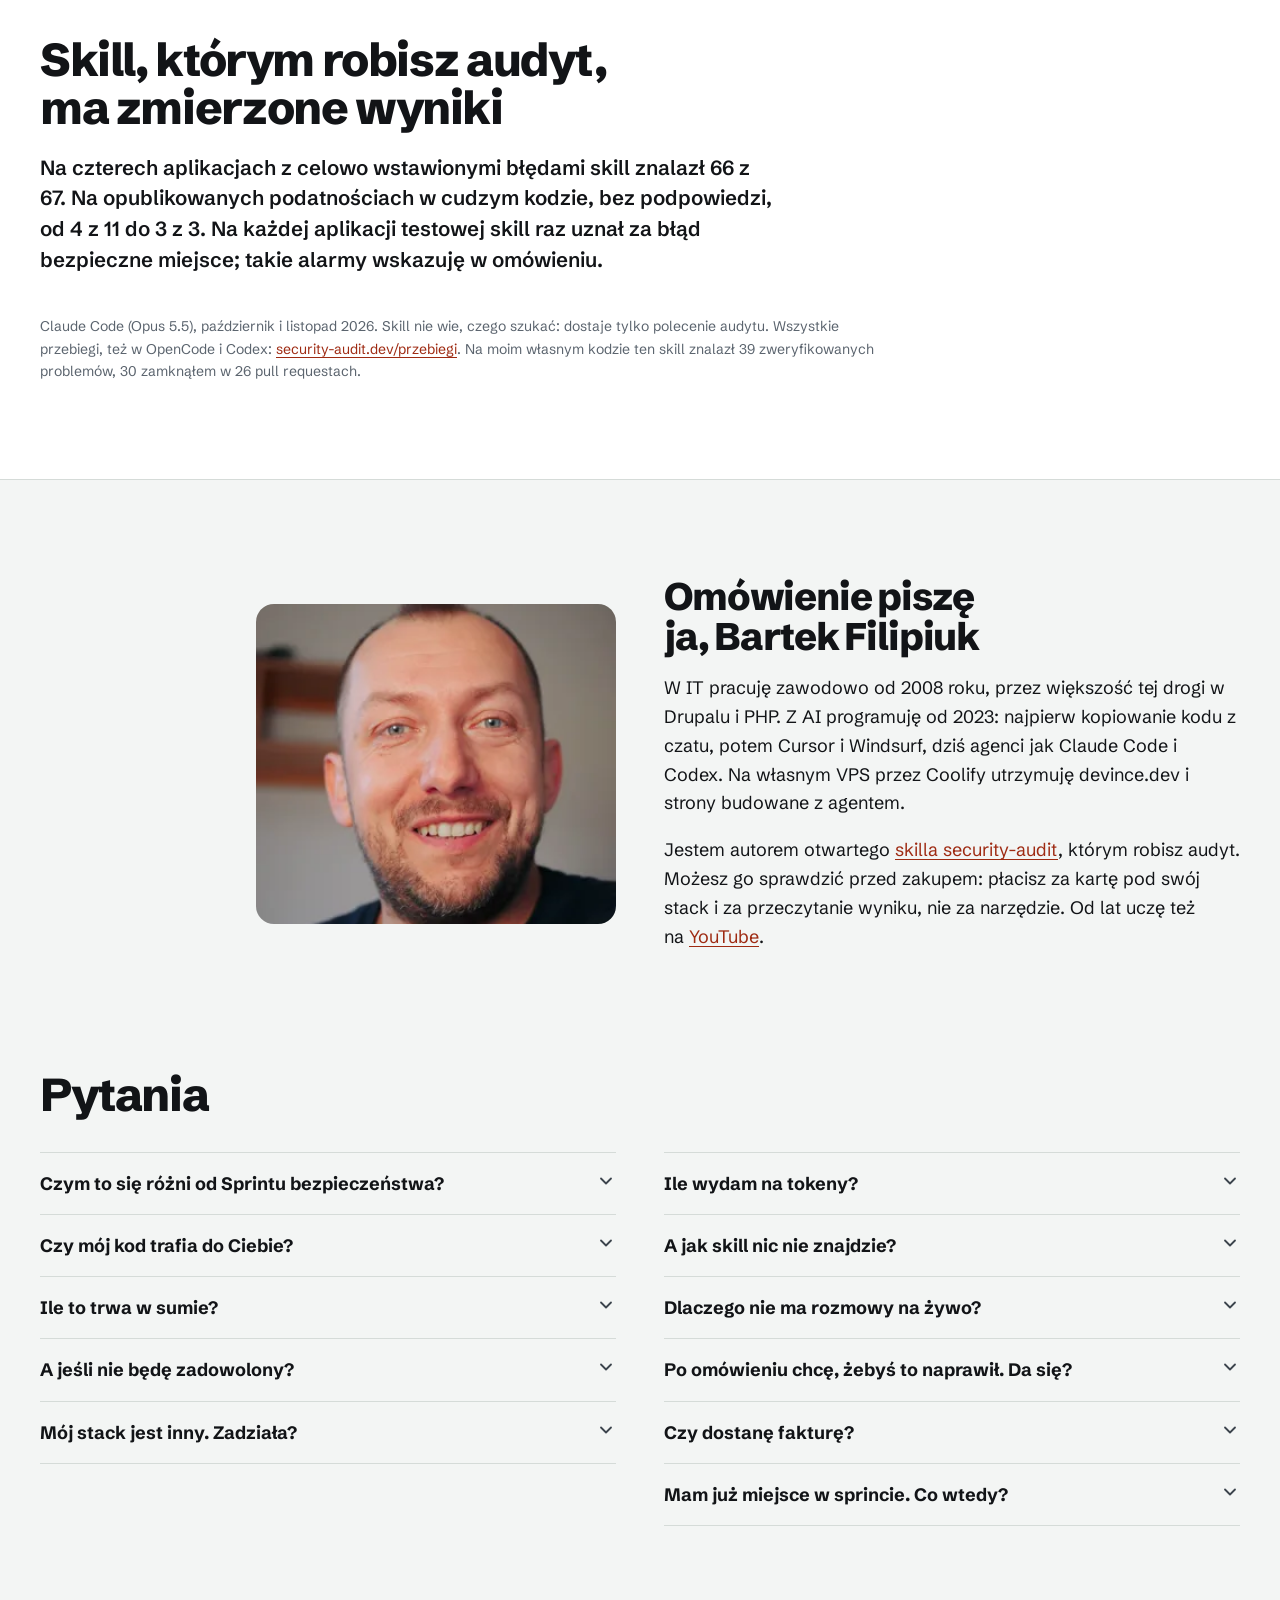
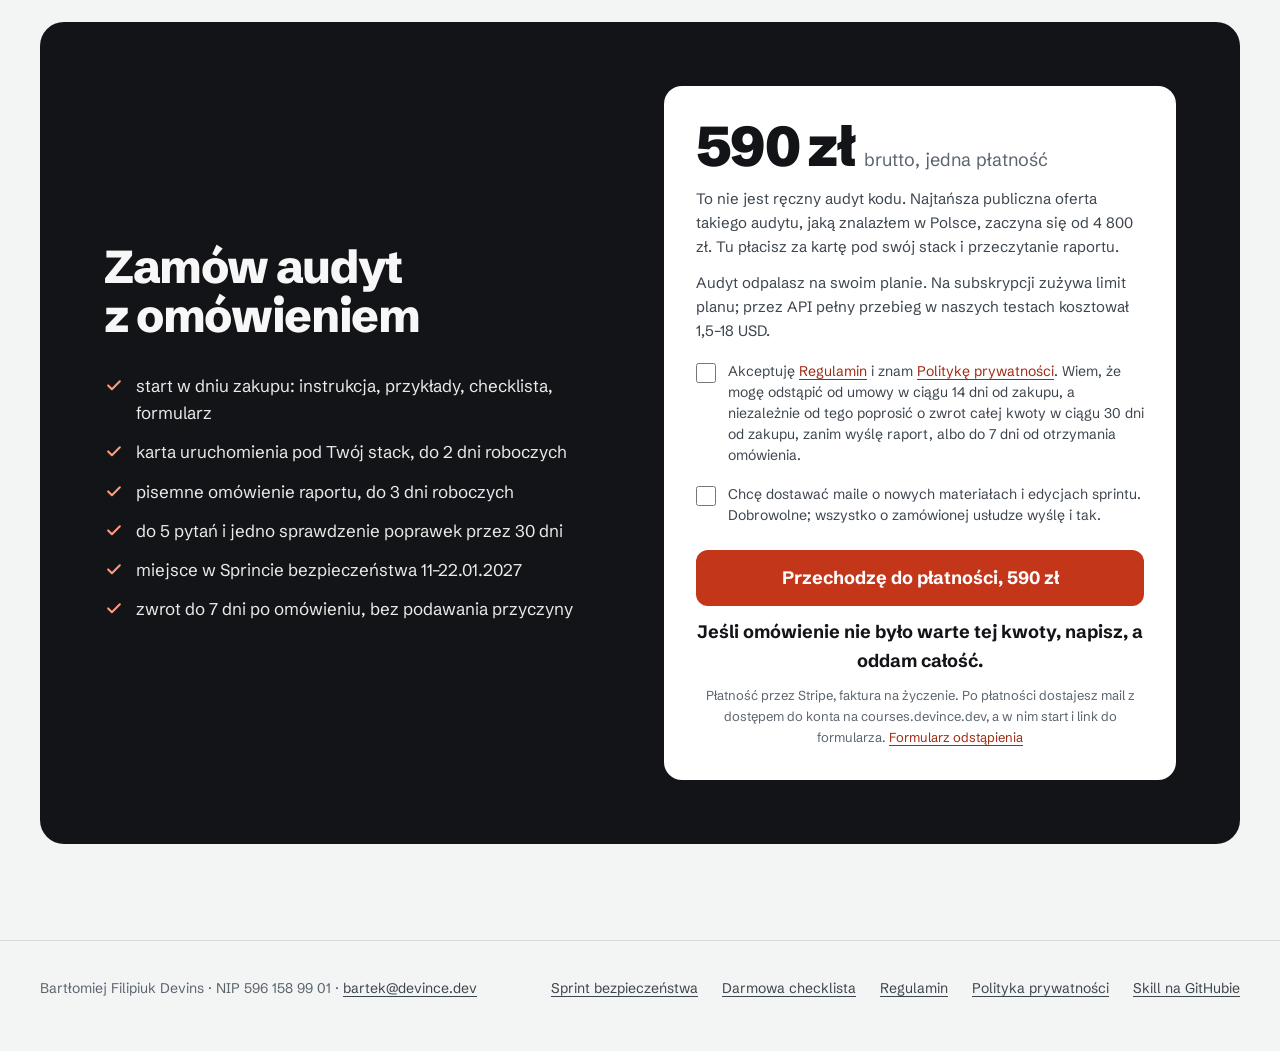
==== commit a2411046: "Audyt: buyers who already bought the sprint get its 249 zł back (FAQ, terms)" ====
--- a/site/audyt/index.html
+++ b/site/audyt/index.html
@@ -161,6 +161,7 @@
         <details><summary>Dlaczego nie ma rozmowy na żywo?<span class="chev" aria-hidden="true"><svg width="20" height="20" viewBox="0 0 24 24" fill="none" stroke="#3c444d" stroke-width="2.2" stroke-linecap="round" stroke-linejoin="round"><path d="M6 9l6 6 6-6"/></svg></span></summary><p>Bo wtedy ta cena nie miałaby sensu. Pisemne omówienie możesz przeczytać kilka razy i wkleić swojemu agentowi.</p></details>
         <details><summary>Po omówieniu chcę, żebyś to naprawił. Da się?<span class="chev" aria-hidden="true"><svg width="20" height="20" viewBox="0 0 24 24" fill="none" stroke="#3c444d" stroke-width="2.2" stroke-linecap="round" stroke-linejoin="round"><path d="M6 9l6 6 6-6"/></svg></span></summary><p>Napisz, wycenię naprawy osobno, na podstawie Twojego raportu.</p></details>
         <details><summary>Czy dostanę fakturę?<span class="chev" aria-hidden="true"><svg width="20" height="20" viewBox="0 0 24 24" fill="none" stroke="#3c444d" stroke-width="2.2" stroke-linecap="round" stroke-linejoin="round"><path d="M6 9l6 6 6-6"/></svg></span></summary><p>Tak. Po zakupie napisz na bartek@devince.dev z danymi do faktury.</p></details>
+        <details><summary>Mam już miejsce w sprincie. Co wtedy?<span class="chev" aria-hidden="true"><svg width="20" height="20" viewBox="0 0 24 24" fill="none" stroke="#3c444d" stroke-width="2.2" stroke-linecap="round" stroke-linejoin="round"><path d="M6 9l6 6 6-6"/></svg></span></summary><p>Kup audyt, a ja zwrócę Ci 249 zł za sprint. Miejsce w styczniu zostaje, bo masz je w cenie audytu. Zwrot robię sam w ciągu 14 dni od zakupu audytu.</p></details>
       </div>
     </div>
   </div>
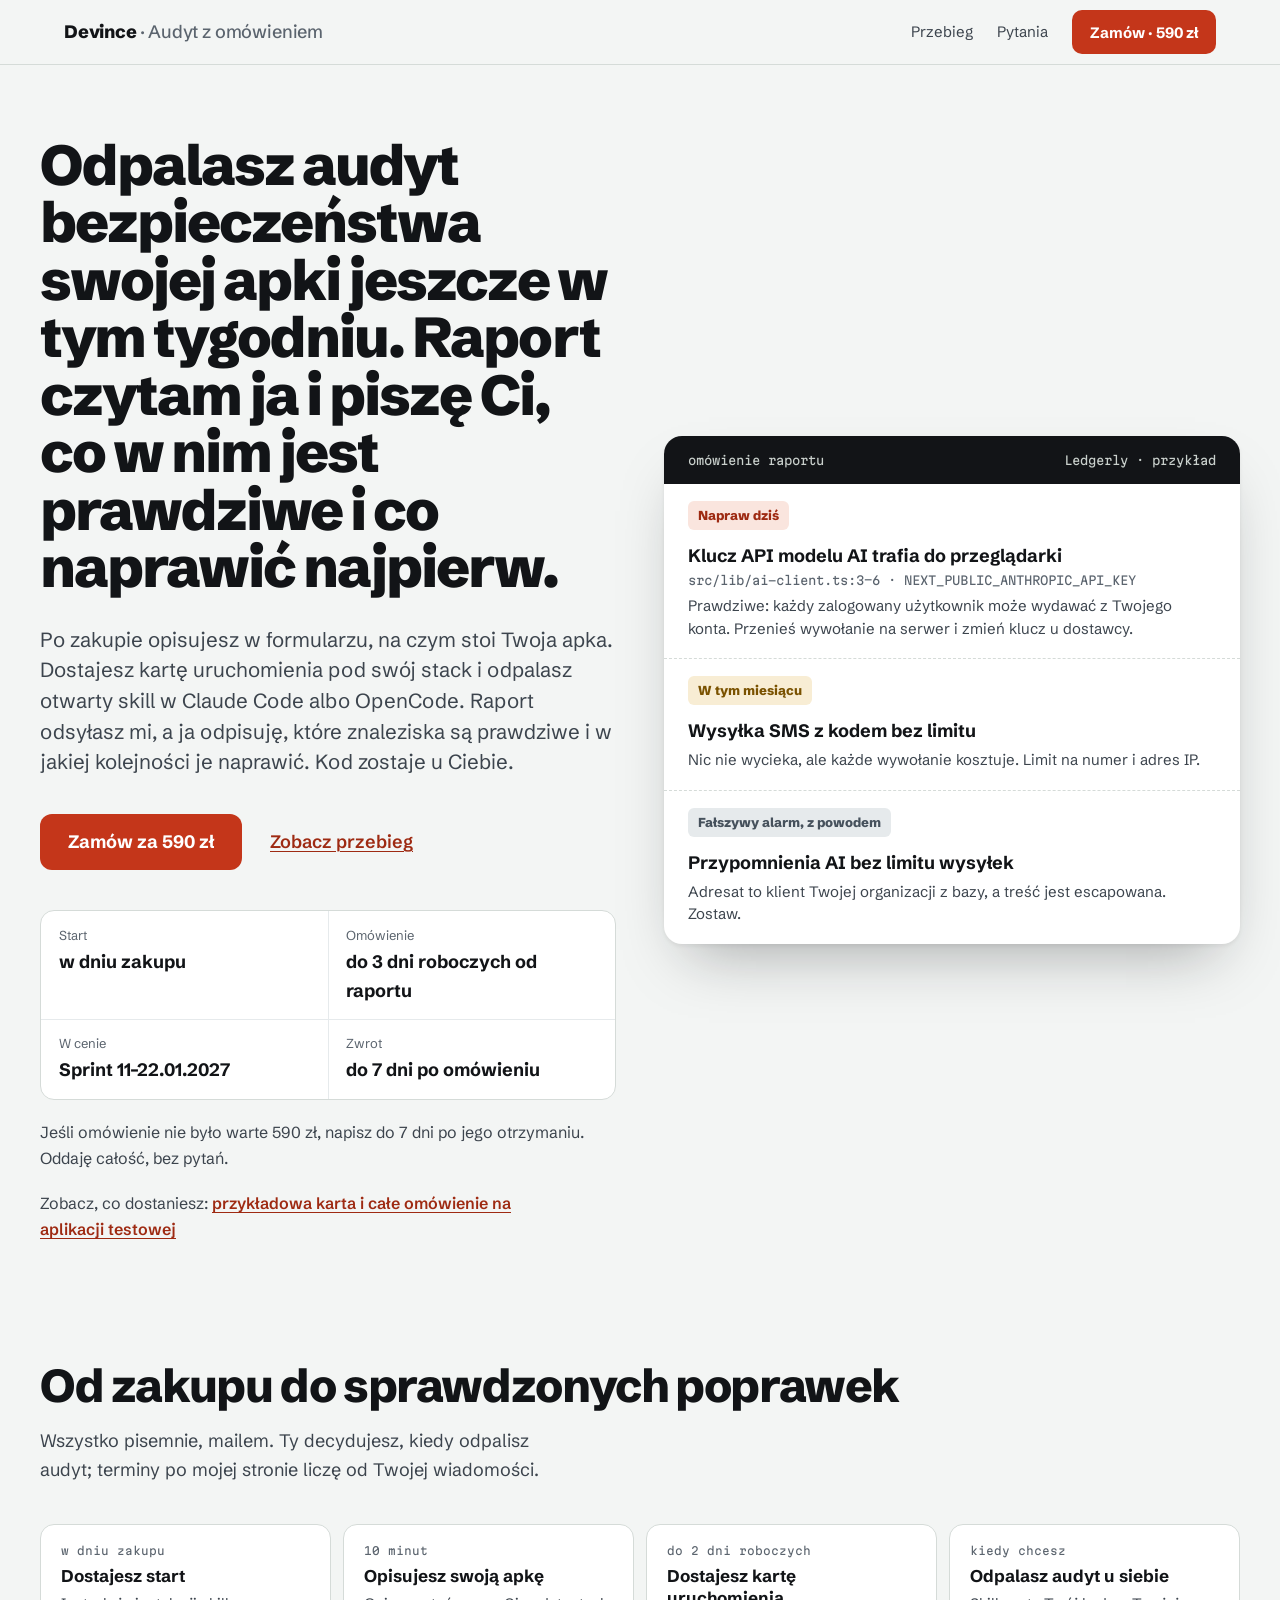
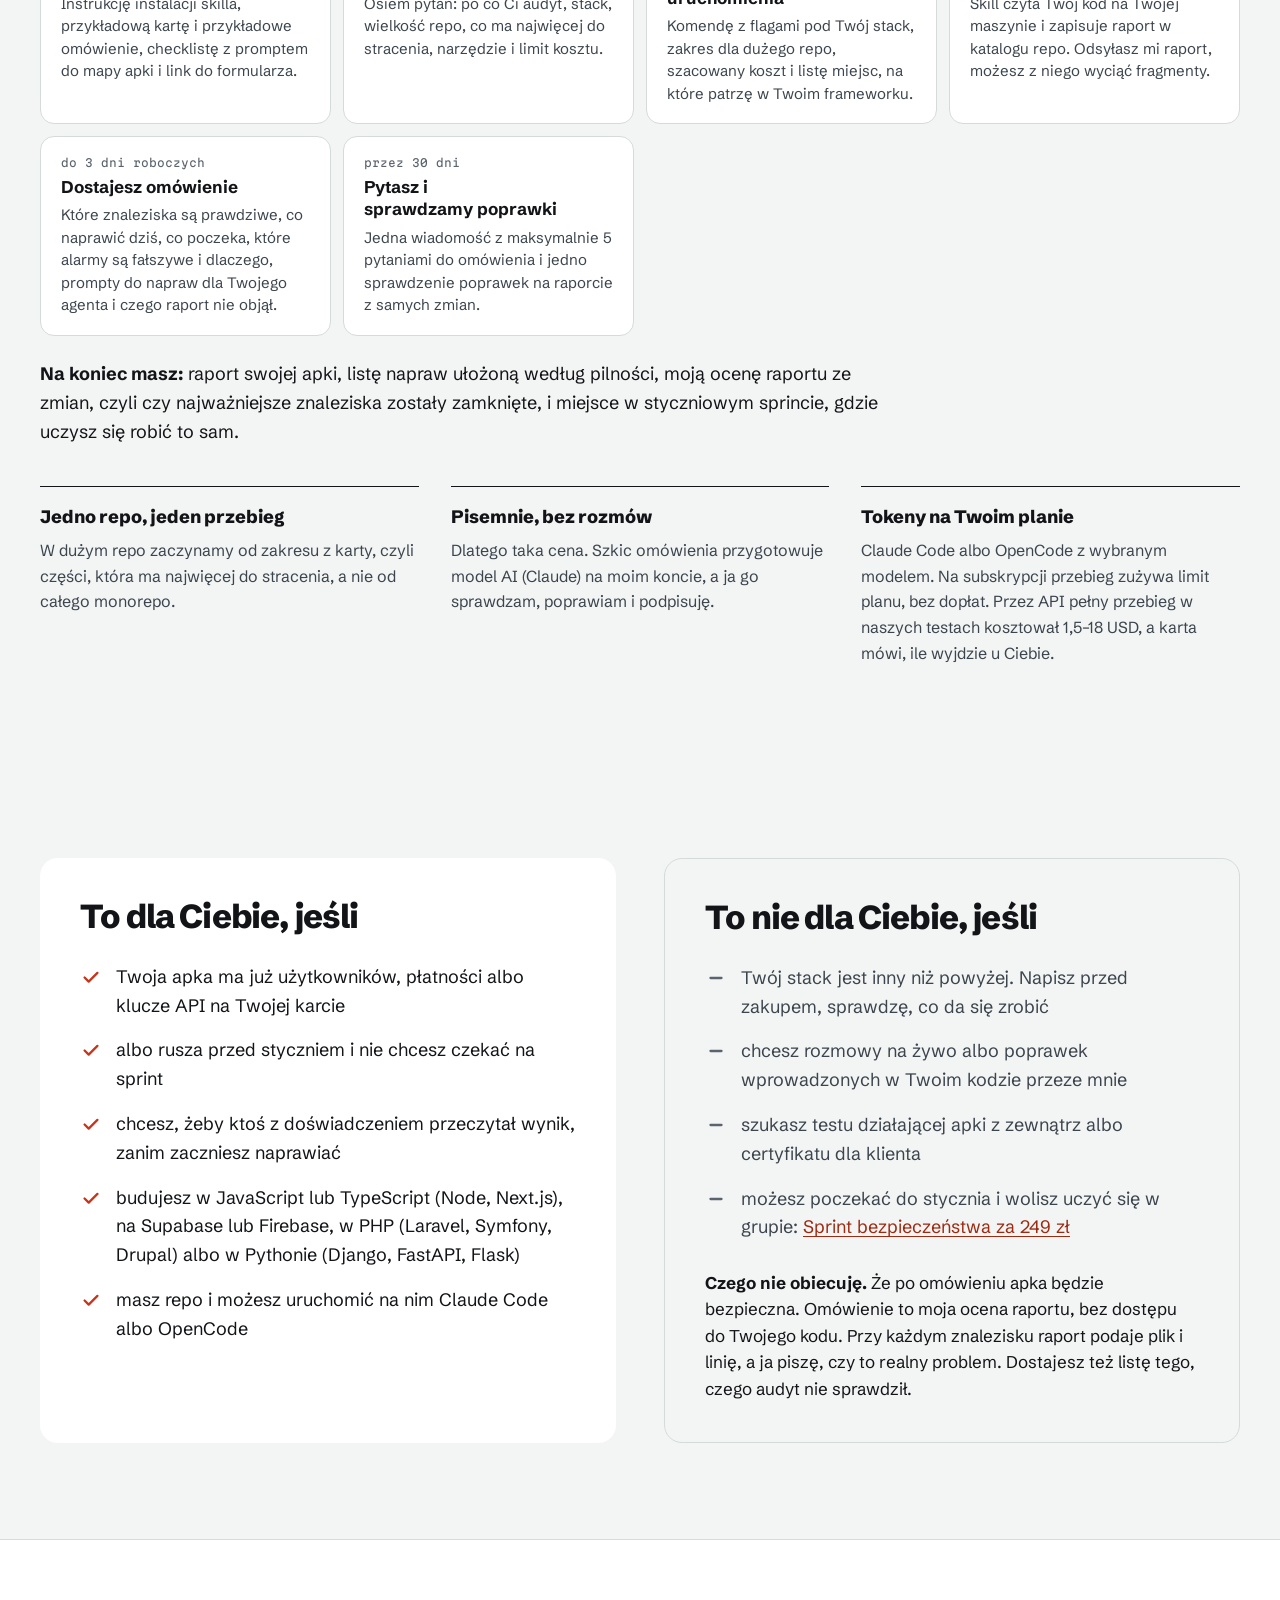
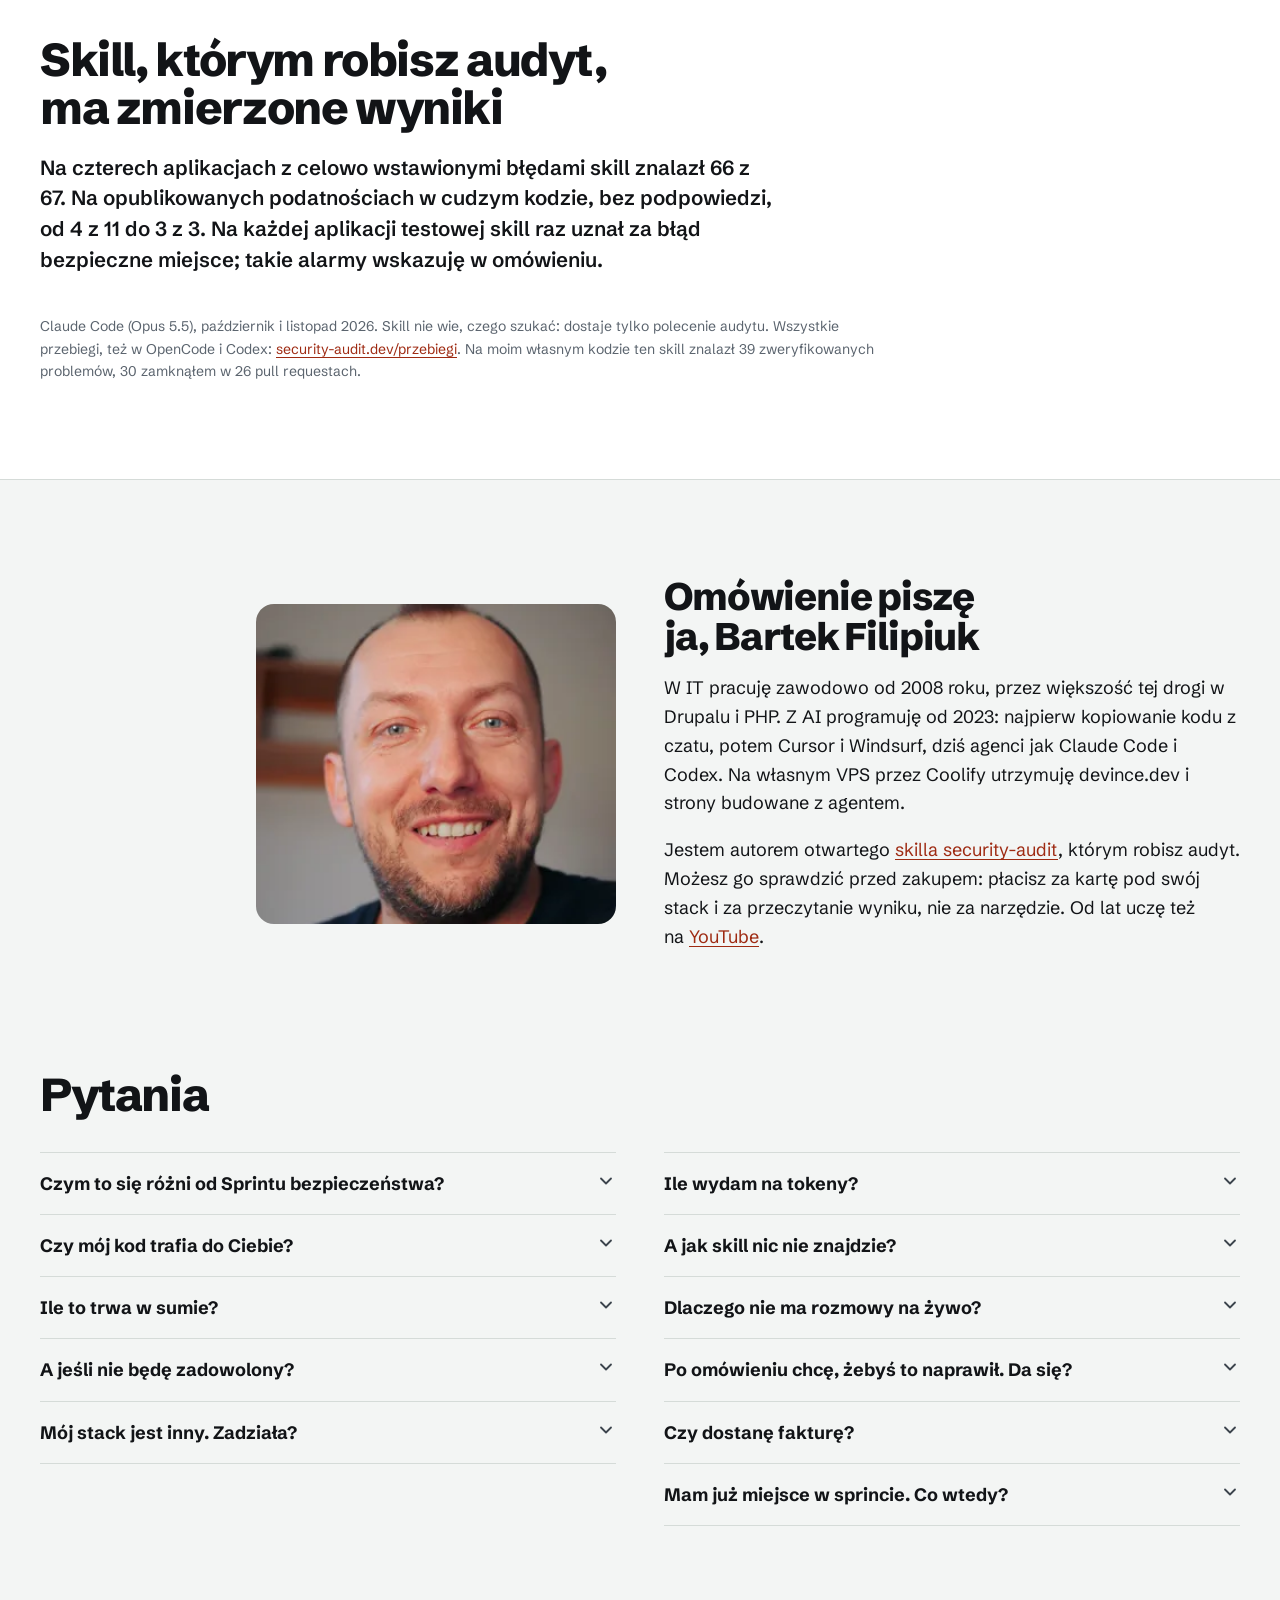
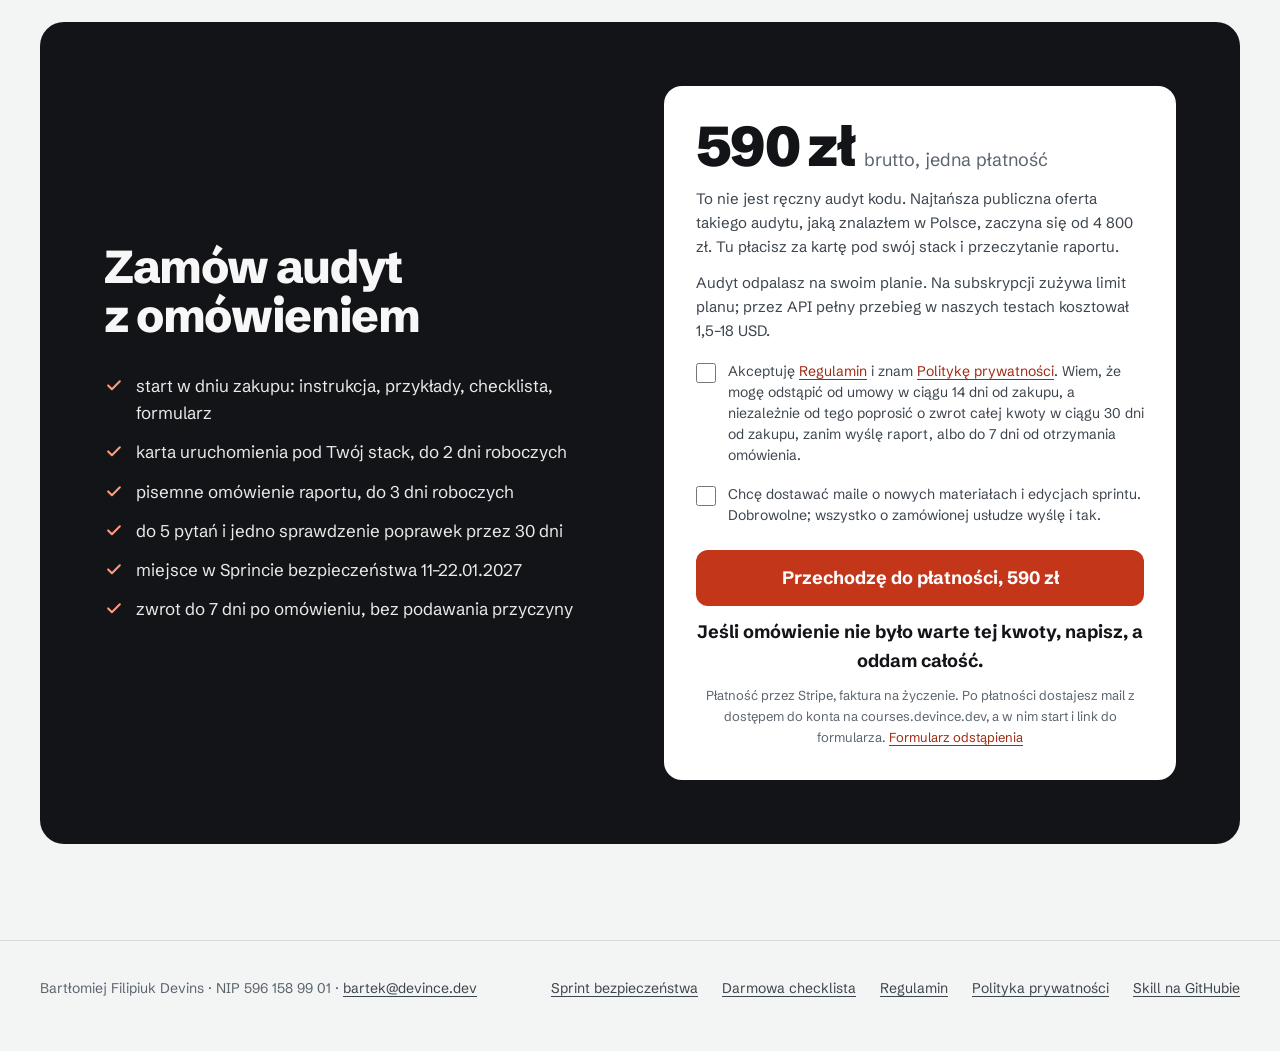
==== commit 4772f4eb: "Audyt: sample page review fixes (cost basis, AI draft disclosure, prompt for month section, closing)" ====
--- a/site/audyt/index.html
+++ b/site/audyt/index.html
@@ -55,8 +55,8 @@
         <span class="bucket now">Napraw dziś</span>
         <div class="item">
           <div class="what">Klucz API modelu AI trafia do przeglądarki</div>
-          <div class="where">src/lib/ai-client.ts:4 · NEXT_PUBLIC_ANTHROPIC_API_KEY</div>
-          <div class="why">Prawdziwe: każdy, kto otworzy stronę, wydaje z Twojego konta. Przenieś wywołanie na serwer i zmień klucz u dostawcy.</div>
+          <div class="where">src/lib/ai-client.ts:3-6 · NEXT_PUBLIC_ANTHROPIC_API_KEY</div>
+          <div class="why">Prawdziwe: każdy zalogowany użytkownik może wydawać z Twojego konta. Przenieś wywołanie na serwer i zmień klucz u dostawcy.</div>
         </div>
       </div>
       <div class="group">
@@ -69,8 +69,8 @@
       <div class="group">
         <span class="bucket ignore">Fałszywy alarm, z powodem</span>
         <div class="item">
-          <div class="what">Klucz analityki w kodzie frontu</div>
-          <div class="why">Publiczny z założenia. Da się nim tylko wysłać zdarzenie, więc zostaw.</div>
+          <div class="what">Przypomnienia AI bez limitu wysyłek</div>
+          <div class="why">Adresat to klient Twojej organizacji z bazy, a treść jest escapowana. Zostaw.</div>
         </div>
       </div>
     </figure>
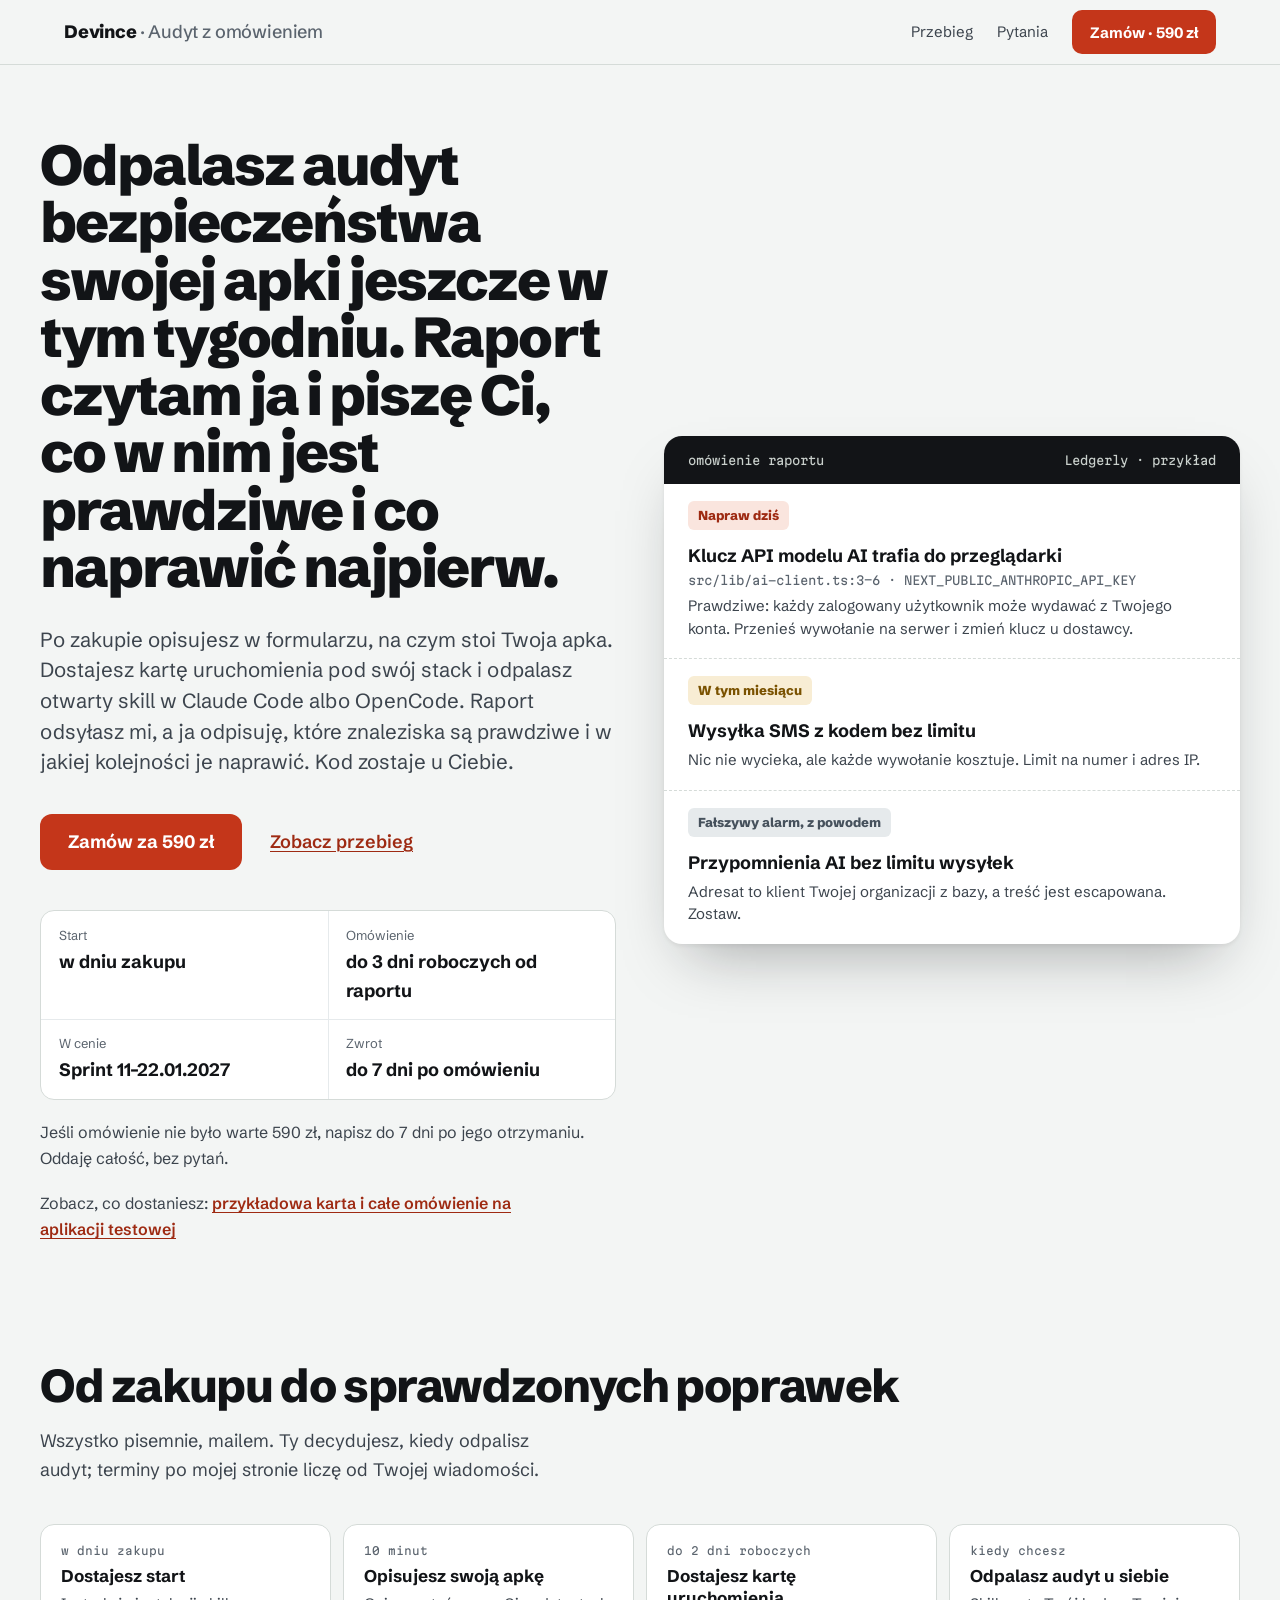
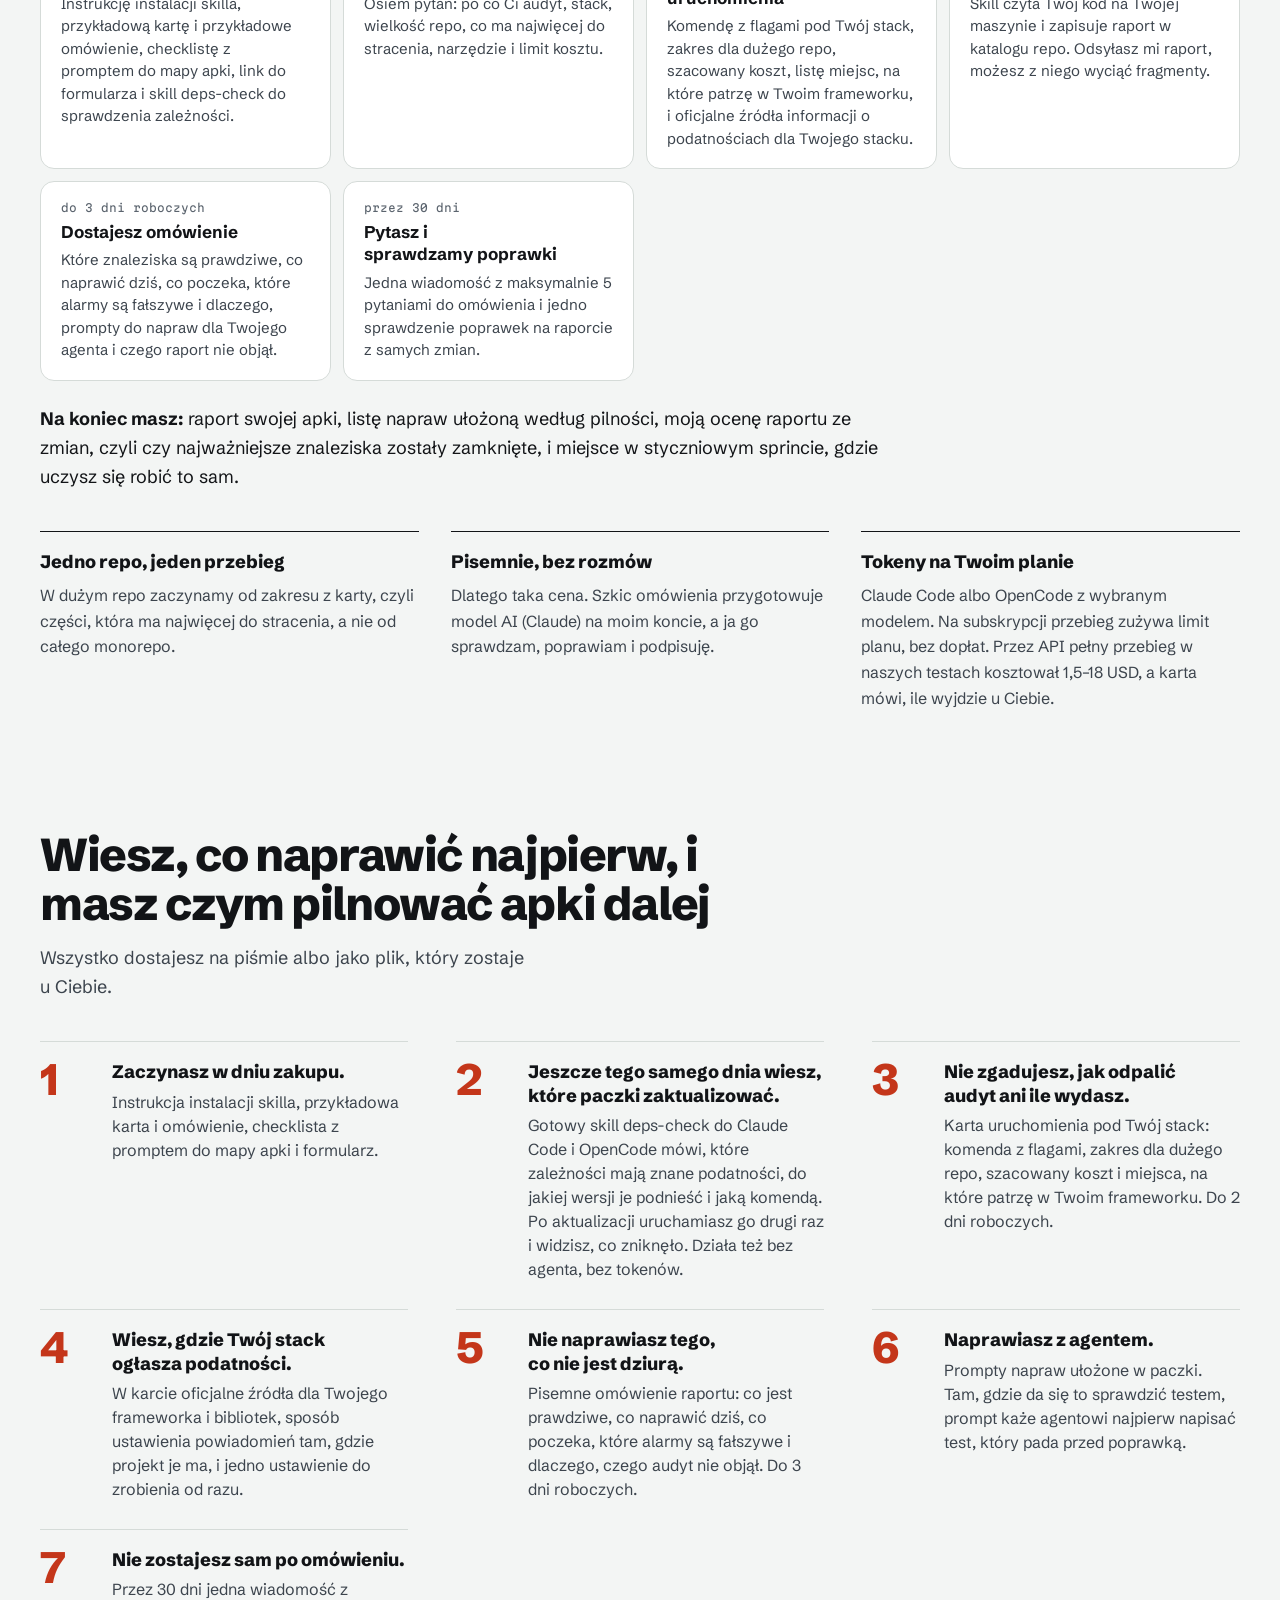
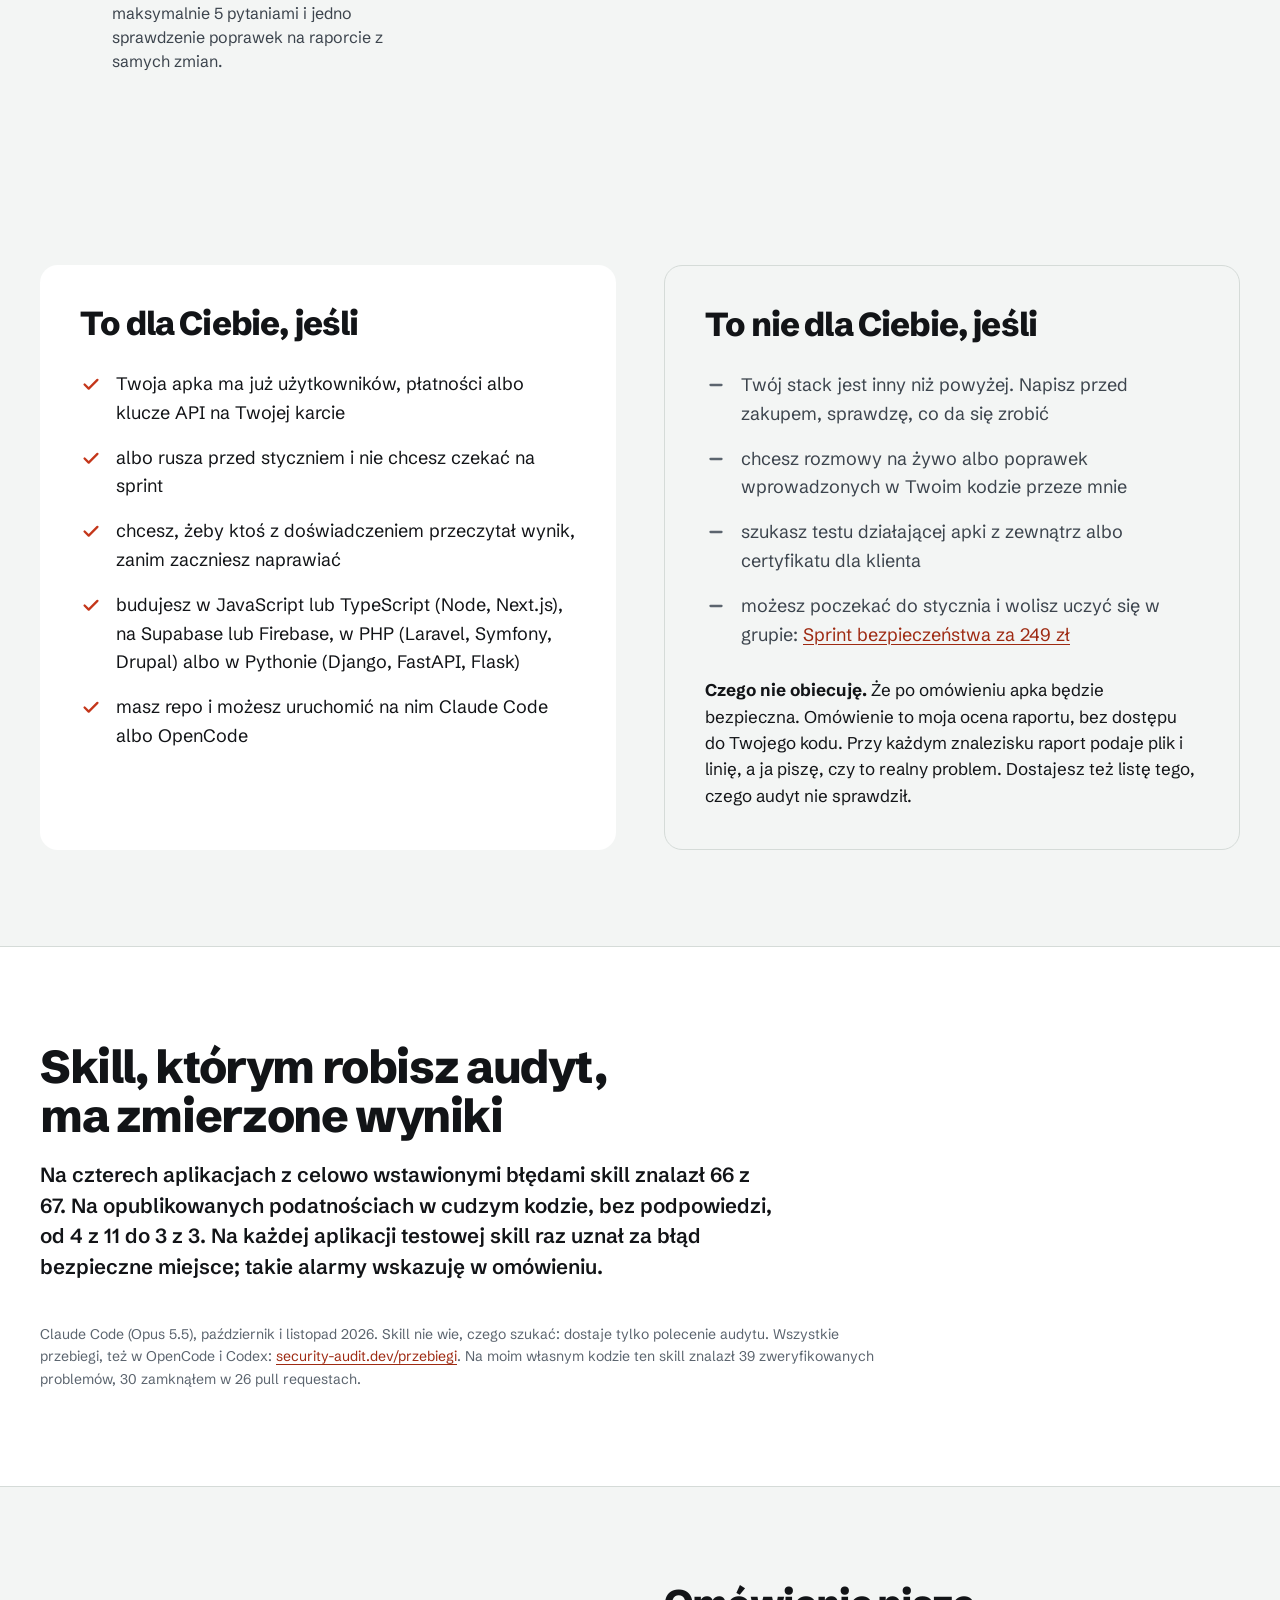
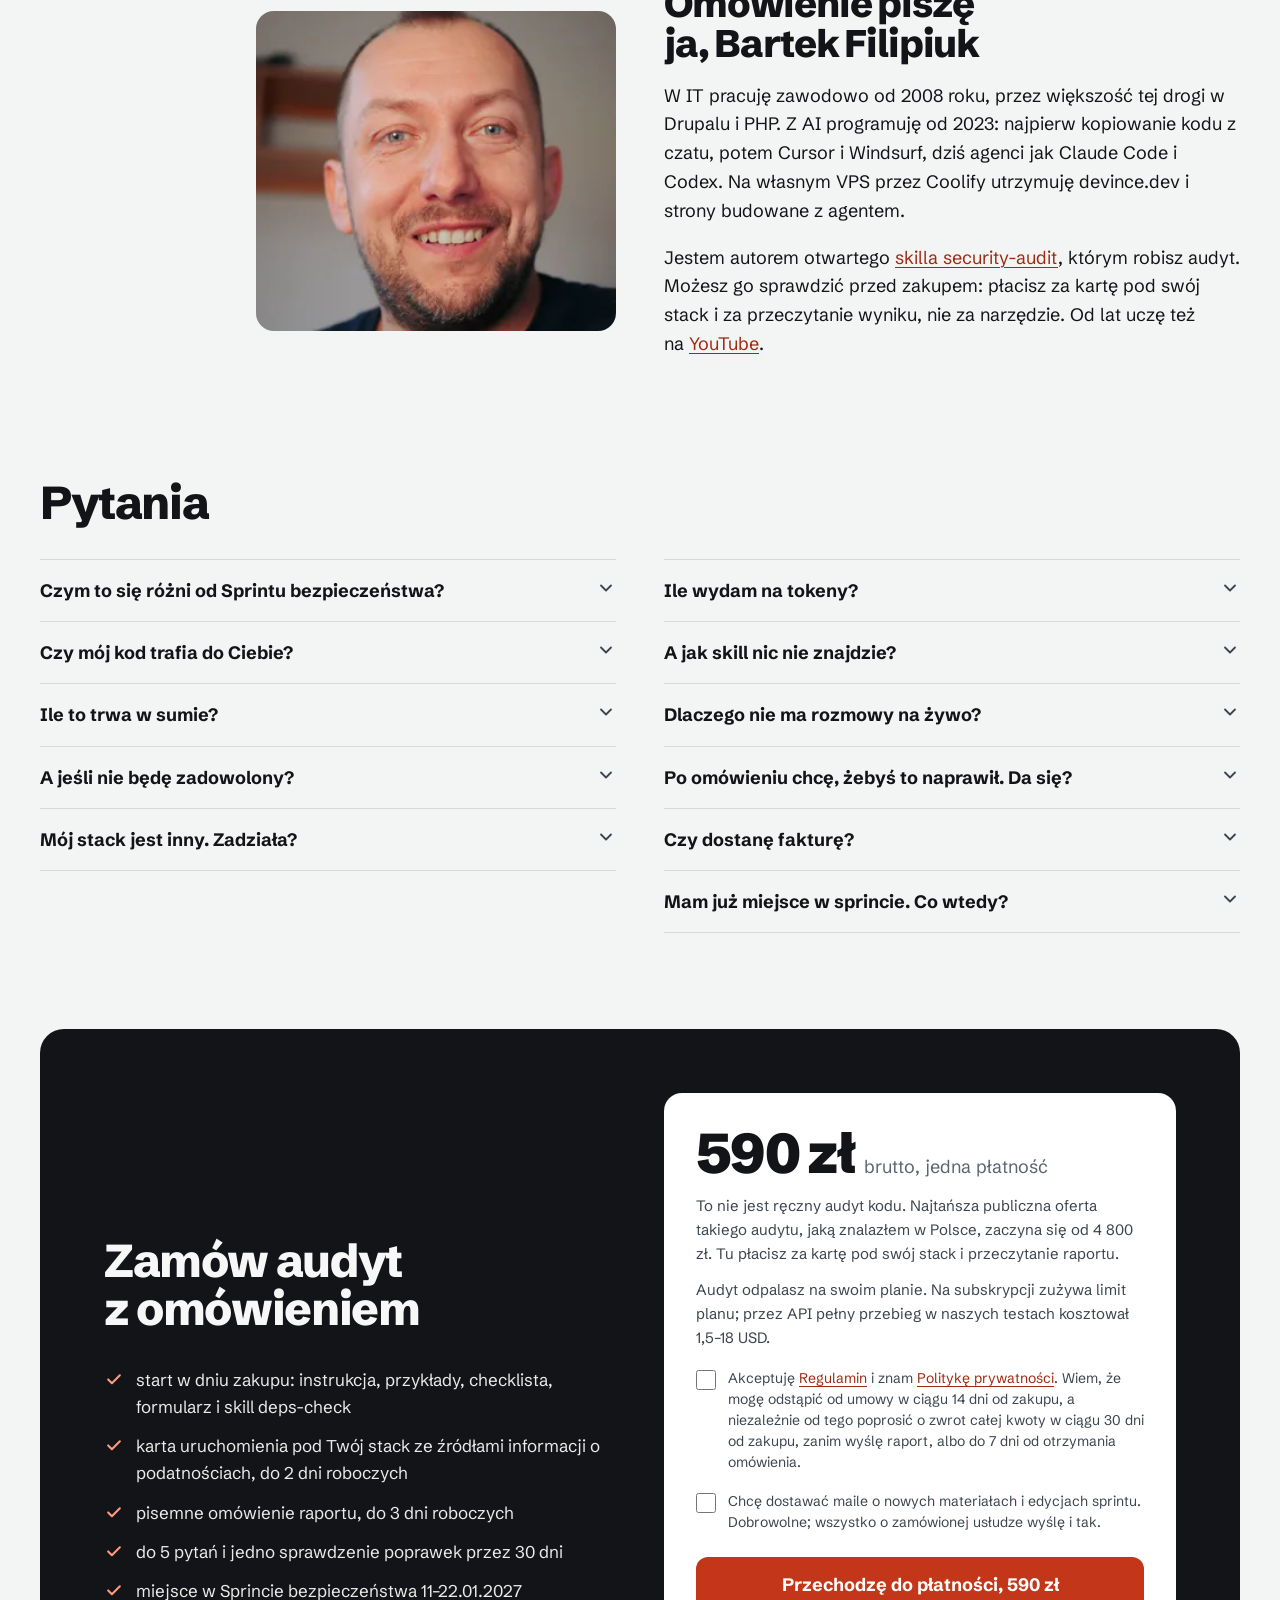
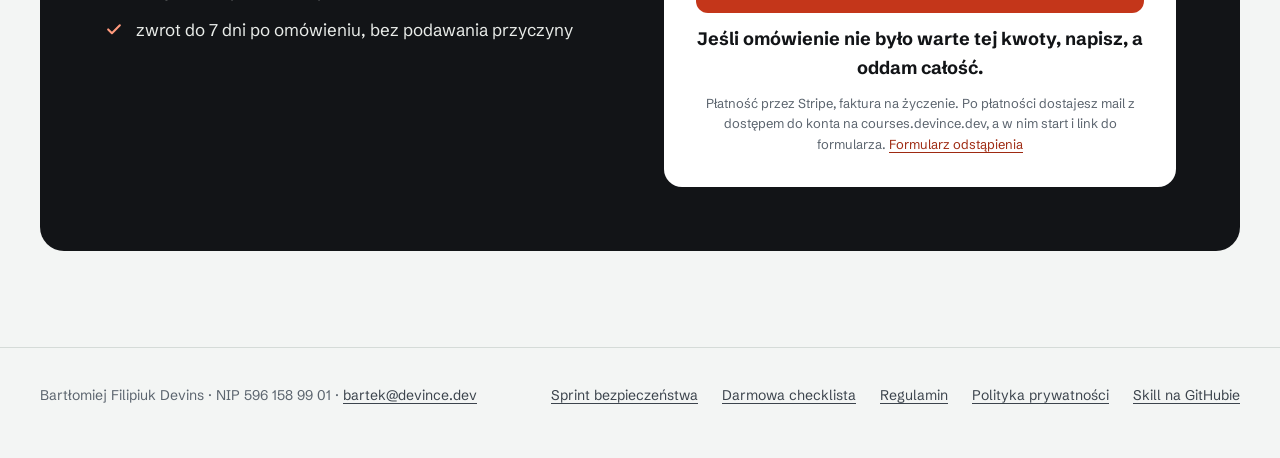
==== commit 8e0de02b: "Audyt: 'Co dostajesz' section with deps-check and CVE sources; terms point 2 covers the bonus tools " ====
--- a/site/audyt/index.html
+++ b/site/audyt/index.html
@@ -84,9 +84,9 @@
       <p>Wszystko pisemnie, mailem. Ty decydujesz, kiedy odpalisz audyt; terminy po mojej stronie liczę od Twojej wiadomości.</p>
     </div>
     <ol class="prestart" aria-label="Przebieg usługi">
-      <li><p class="pre-when">w dniu zakupu</p><h3>Dostajesz start</h3><p>Instrukcję instalacji skilla, przykładową kartę i przykładowe omówienie, checklistę z promptem do mapy apki i link do formularza.</p></li>
+      <li><p class="pre-when">w dniu zakupu</p><h3>Dostajesz start</h3><p>Instrukcję instalacji skilla, przykładową kartę i przykładowe omówienie, checklistę z promptem do mapy apki, link do formularza i skill deps-check do sprawdzenia zależności.</p></li>
       <li><p class="pre-when">10 minut</p><h3>Opisujesz swoją apkę</h3><p>Osiem pytań: po co Ci audyt, stack, wielkość repo, co ma najwięcej do stracenia, narzędzie i limit kosztu.</p></li>
-      <li><p class="pre-when">do 2 dni roboczych</p><h3>Dostajesz kartę uruchomienia</h3><p>Komendę z flagami pod Twój stack, zakres dla dużego repo, szacowany koszt i listę miejsc, na które patrzę w Twoim frameworku.</p></li>
+      <li><p class="pre-when">do 2 dni roboczych</p><h3>Dostajesz kartę uruchomienia</h3><p>Komendę z flagami pod Twój stack, zakres dla dużego repo, szacowany koszt, listę miejsc, na które patrzę w Twoim frameworku, i oficjalne źródła informacji o podatnościach dla Twojego stacku.</p></li>
       <li><p class="pre-when">kiedy chcesz</p><h3>Odpalasz audyt u siebie</h3><p>Skill czyta Twój kod na Twojej maszynie i zapisuje raport w katalogu repo. Odsyłasz mi raport, możesz z niego wyciąć fragmenty.</p></li>
       <li><p class="pre-when">do 3 dni roboczych</p><h3>Dostajesz omówienie</h3><p>Które znaleziska są prawdziwe, co naprawić dziś, co poczeka, które alarmy są fałszywe i dlaczego, prompty do napraw dla Twojego agenta i czego raport nie objął.</p></li>
       <li><p class="pre-when">przez 30 dni</p><h3>Pytasz i sprawdzamy poprawki</h3><p>Jedna wiadomość z maksymalnie 5 pytaniami do omówienia i jedno sprawdzenie poprawek na raporcie z samych zmian.</p></li>
@@ -97,6 +97,24 @@
       <div><strong>Pisemnie, bez rozmów</strong><p>Dlatego taka cena. Szkic omówienia przygotowuje model AI (Claude) na moim koncie, a ja go sprawdzam, poprawiam i podpisuję.</p></div>
       <div><strong>Tokeny na Twoim planie</strong><p>Claude Code albo OpenCode z wybranym modelem. Na subskrypcji przebieg zużywa limit planu, bez dopłat. Przez API pełny przebieg w naszych testach kosztował 1,5–18 USD, a karta mówi, ile wyjdzie u Ciebie.</p></div>
     </div>
+  </div>
+</section>
+
+<section class="gets" id="co-dostajesz">
+  <div class="wrap">
+    <div class="program-head">
+      <h2 class="h-section">Wiesz, co naprawić najpierw, i masz czym pilnować apki dalej</h2>
+      <p>Wszystko dostajesz na piśmie albo jako plik, który zostaje u Ciebie.</p>
+    </div>
+    <ol class="gets-list">
+      <li><h3>Zaczynasz w dniu zakupu.</h3><p>Instrukcja instalacji skilla, przykładowa karta i omówienie, checklista z promptem do mapy apki i formularz.</p></li>
+      <li><h3>Jeszcze tego samego dnia wiesz, które paczki zaktualizować.</h3><p>Gotowy skill deps-check do Claude Code i OpenCode mówi, które zależności mają znane podatności, do jakiej wersji je podnieść i jaką komendą. Po aktualizacji uruchamiasz go drugi raz i widzisz, co zniknęło. Działa też bez agenta, bez tokenów.</p></li>
+      <li><h3>Nie zgadujesz, jak odpalić audyt ani ile wydasz.</h3><p>Karta uruchomienia pod Twój stack: komenda z flagami, zakres dla dużego repo, szacowany koszt i miejsca, na które patrzę w Twoim frameworku. Do 2 dni roboczych.</p></li>
+      <li><h3>Wiesz, gdzie Twój stack ogłasza podatności.</h3><p>W karcie oficjalne źródła dla Twojego frameworka i bibliotek, sposób ustawienia powiadomień tam, gdzie projekt je ma, i jedno ustawienie do zrobienia od razu.</p></li>
+      <li><h3>Nie naprawiasz tego, co nie jest dziurą.</h3><p>Pisemne omówienie raportu: co jest prawdziwe, co naprawić dziś, co poczeka, które alarmy są fałszywe i dlaczego, czego audyt nie objął. Do 3 dni roboczych.</p></li>
+      <li><h3>Naprawiasz z agentem.</h3><p>Prompty napraw ułożone w paczki. Tam, gdzie da się to sprawdzić testem, prompt każe agentowi najpierw napisać test, który pada przed poprawką.</p></li>
+      <li><h3>Nie zostajesz sam po omówieniu.</h3><p>Przez 30 dni jedna wiadomość z maksymalnie 5 pytaniami i jedno sprawdzenie poprawek na raporcie z samych zmian.</p></li>
+    </ol>
   </div>
 </section>
 
@@ -172,8 +190,8 @@
     <div>
       <h2 class="h-section">Zamów audyt z omówieniem</h2>
       <ul class="incl">
-        <li><svg class="icon" aria-hidden="true" width="20" height="20" viewBox="0 0 24 24" fill="none" stroke="#ff9a7d" stroke-width="2.5" stroke-linecap="round" stroke-linejoin="round"><path d="M5 12.5l4.5 4.5L19 7.5"/></svg>start w dniu zakupu: instrukcja, przykłady, checklista, formularz</li>
-        <li><svg class="icon" aria-hidden="true" width="20" height="20" viewBox="0 0 24 24" fill="none" stroke="#ff9a7d" stroke-width="2.5" stroke-linecap="round" stroke-linejoin="round"><path d="M5 12.5l4.5 4.5L19 7.5"/></svg>karta uruchomienia pod Twój stack, do 2 dni roboczych</li>
+        <li><svg class="icon" aria-hidden="true" width="20" height="20" viewBox="0 0 24 24" fill="none" stroke="#ff9a7d" stroke-width="2.5" stroke-linecap="round" stroke-linejoin="round"><path d="M5 12.5l4.5 4.5L19 7.5"/></svg>start w dniu zakupu: instrukcja, przykłady, checklista, formularz i skill deps-check</li>
+        <li><svg class="icon" aria-hidden="true" width="20" height="20" viewBox="0 0 24 24" fill="none" stroke="#ff9a7d" stroke-width="2.5" stroke-linecap="round" stroke-linejoin="round"><path d="M5 12.5l4.5 4.5L19 7.5"/></svg>karta uruchomienia pod Twój stack ze źródłami informacji o podatnościach, do 2 dni roboczych</li>
         <li><svg class="icon" aria-hidden="true" width="20" height="20" viewBox="0 0 24 24" fill="none" stroke="#ff9a7d" stroke-width="2.5" stroke-linecap="round" stroke-linejoin="round"><path d="M5 12.5l4.5 4.5L19 7.5"/></svg>pisemne omówienie raportu, do 3 dni roboczych</li>
         <li><svg class="icon" aria-hidden="true" width="20" height="20" viewBox="0 0 24 24" fill="none" stroke="#ff9a7d" stroke-width="2.5" stroke-linecap="round" stroke-linejoin="round"><path d="M5 12.5l4.5 4.5L19 7.5"/></svg>do 5 pytań i jedno sprawdzenie poprawek przez 30 dni</li>
         <li><svg class="icon" aria-hidden="true" width="20" height="20" viewBox="0 0 24 24" fill="none" stroke="#ff9a7d" stroke-width="2.5" stroke-linecap="round" stroke-linejoin="round"><path d="M5 12.5l4.5 4.5L19 7.5"/></svg>miejsce w Sprincie bezpieczeństwa 11–22.01.2027</li>
--- a/site/css/site.css
+++ b/site/css/site.css
@@ -300,3 +300,12 @@
 }
 .lm-teaser { margin-top: 20px; font-size: 16px; color: var(--ink-2); }
 .lm-teaser a { font-weight: 600; }
+
+/* "Co dostajesz": oversized signal-red numerals carry the list */
+.gets { padding-top: 24px; }
+.gets-list { list-style: none; counter-reset: gets; margin: 40px 0 0; padding: 0; display: grid; grid-template-columns: repeat(auto-fit, minmax(min(100%, 340px), 1fr)); gap: 28px 48px; }
+.gets-list li { counter-increment: gets; display: grid; grid-template-columns: 56px 1fr; align-content: start; column-gap: 16px; border-top: 1px solid var(--line); padding-top: 18px; }
+.gets-list li::before { content: counter(gets); grid-row: span 2; font-size: 44px; line-height: 0.9; font-weight: 800; letter-spacing: -0.04em; color: var(--signal); }
+.gets-list h3 { font-size: 18px; line-height: 1.3; font-weight: 800; }
+.gets-list p { margin-top: 6px; font-size: 16px; line-height: 1.5; color: var(--ink-2); }
+@media (max-width: 640px) { .gets-list li { grid-template-columns: 40px 1fr; } .gets-list li::before { font-size: 36px; } }
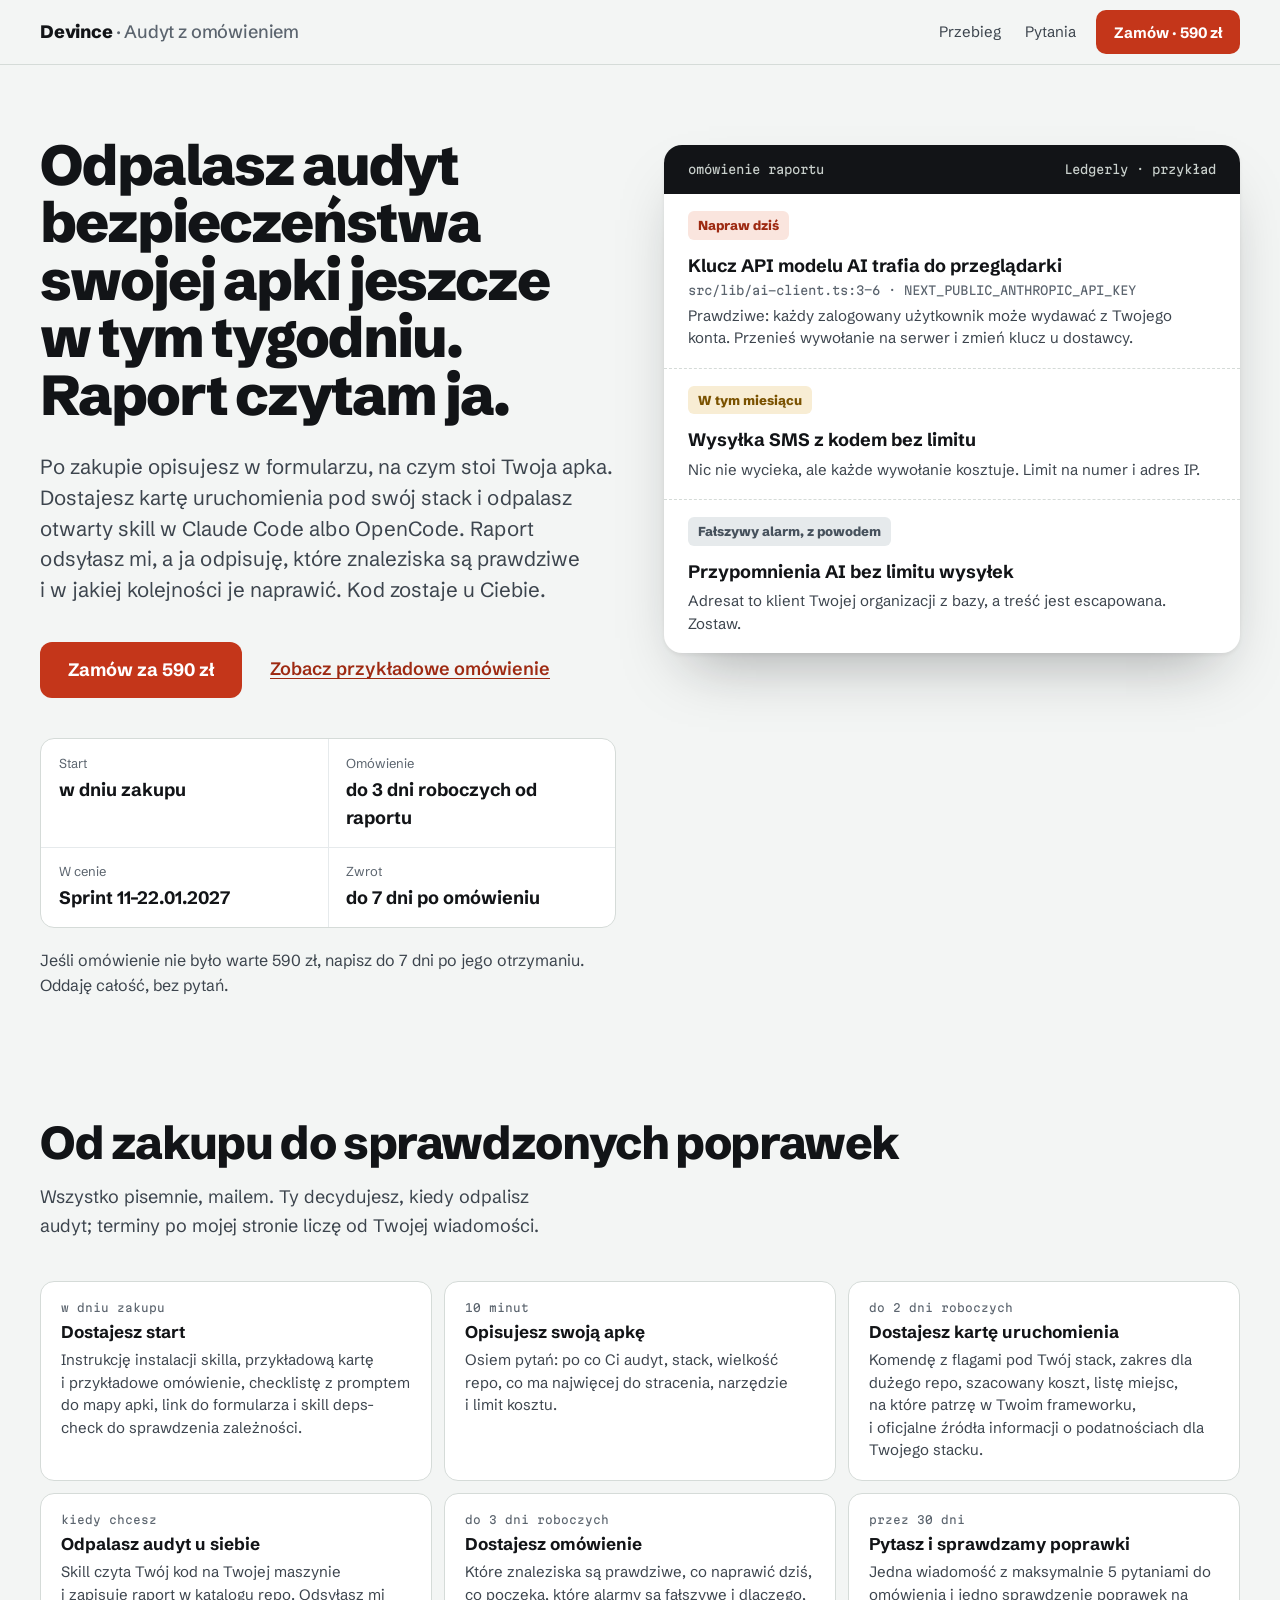
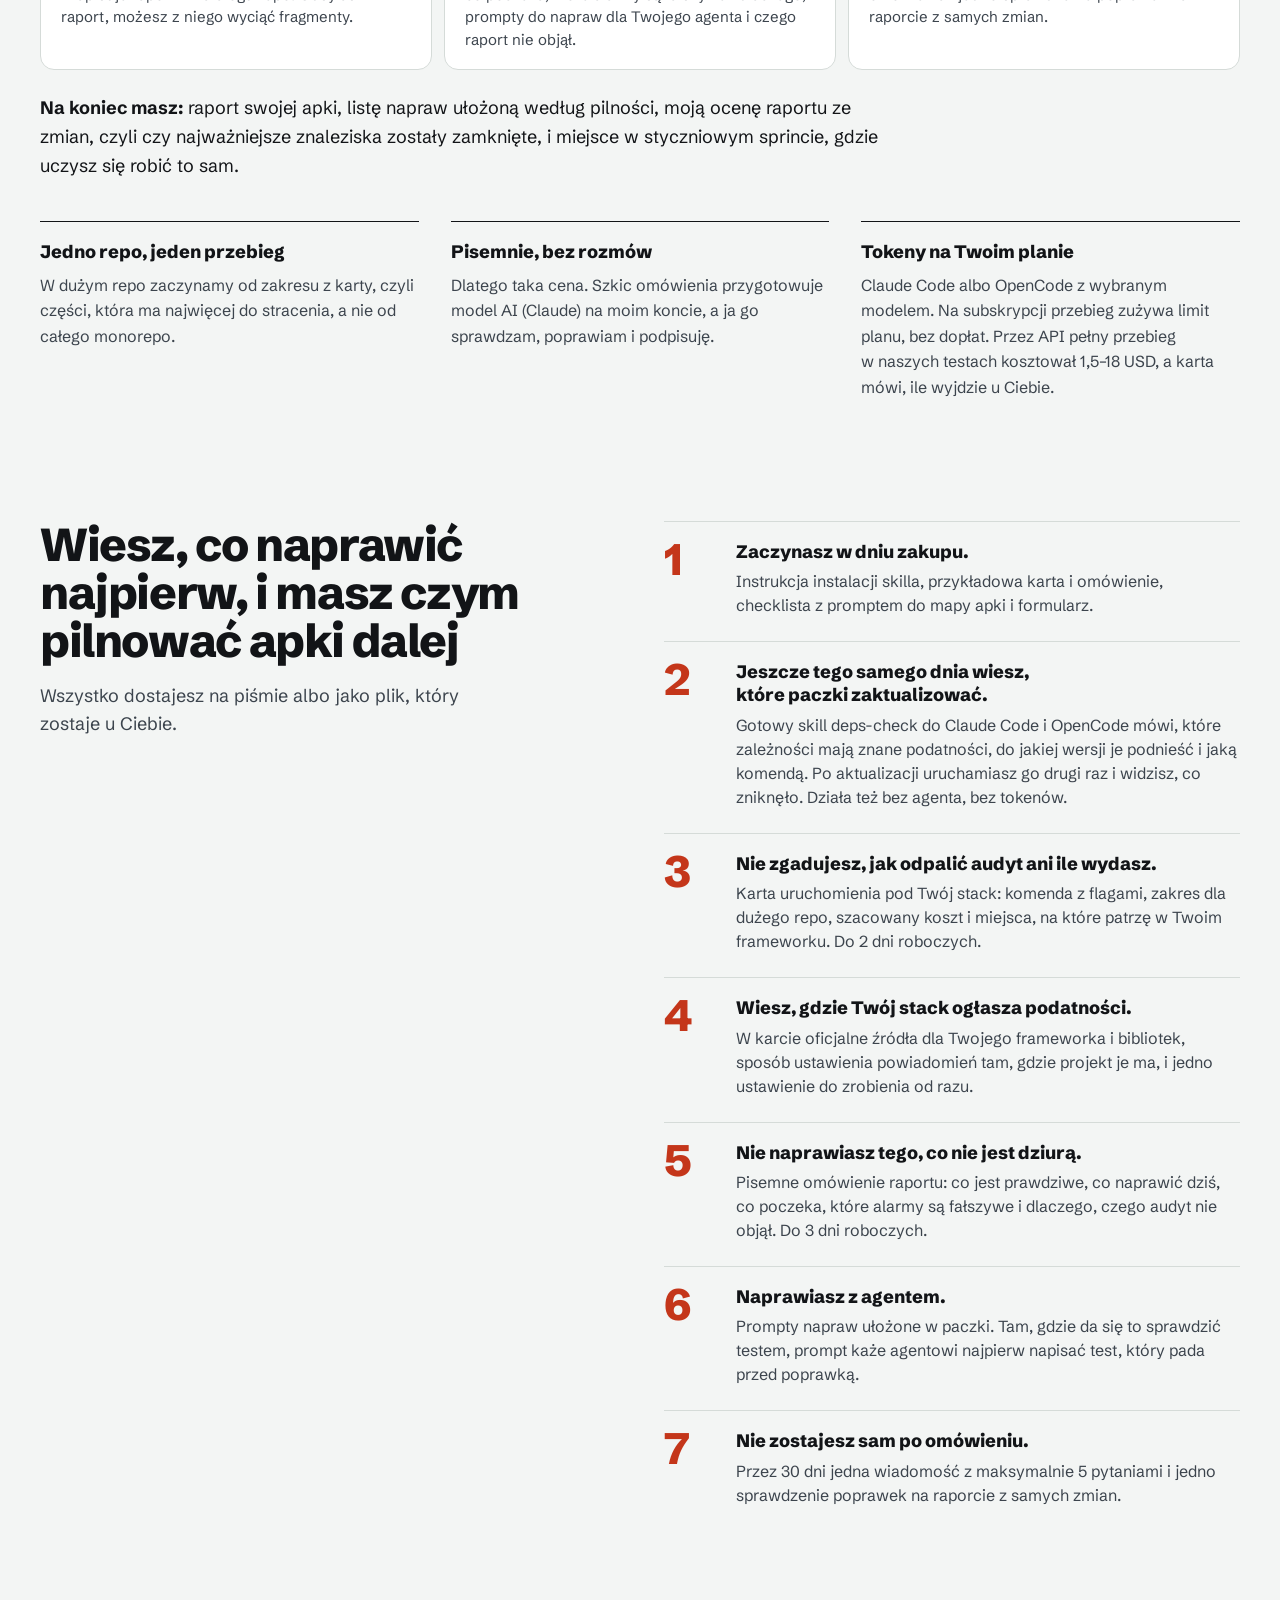
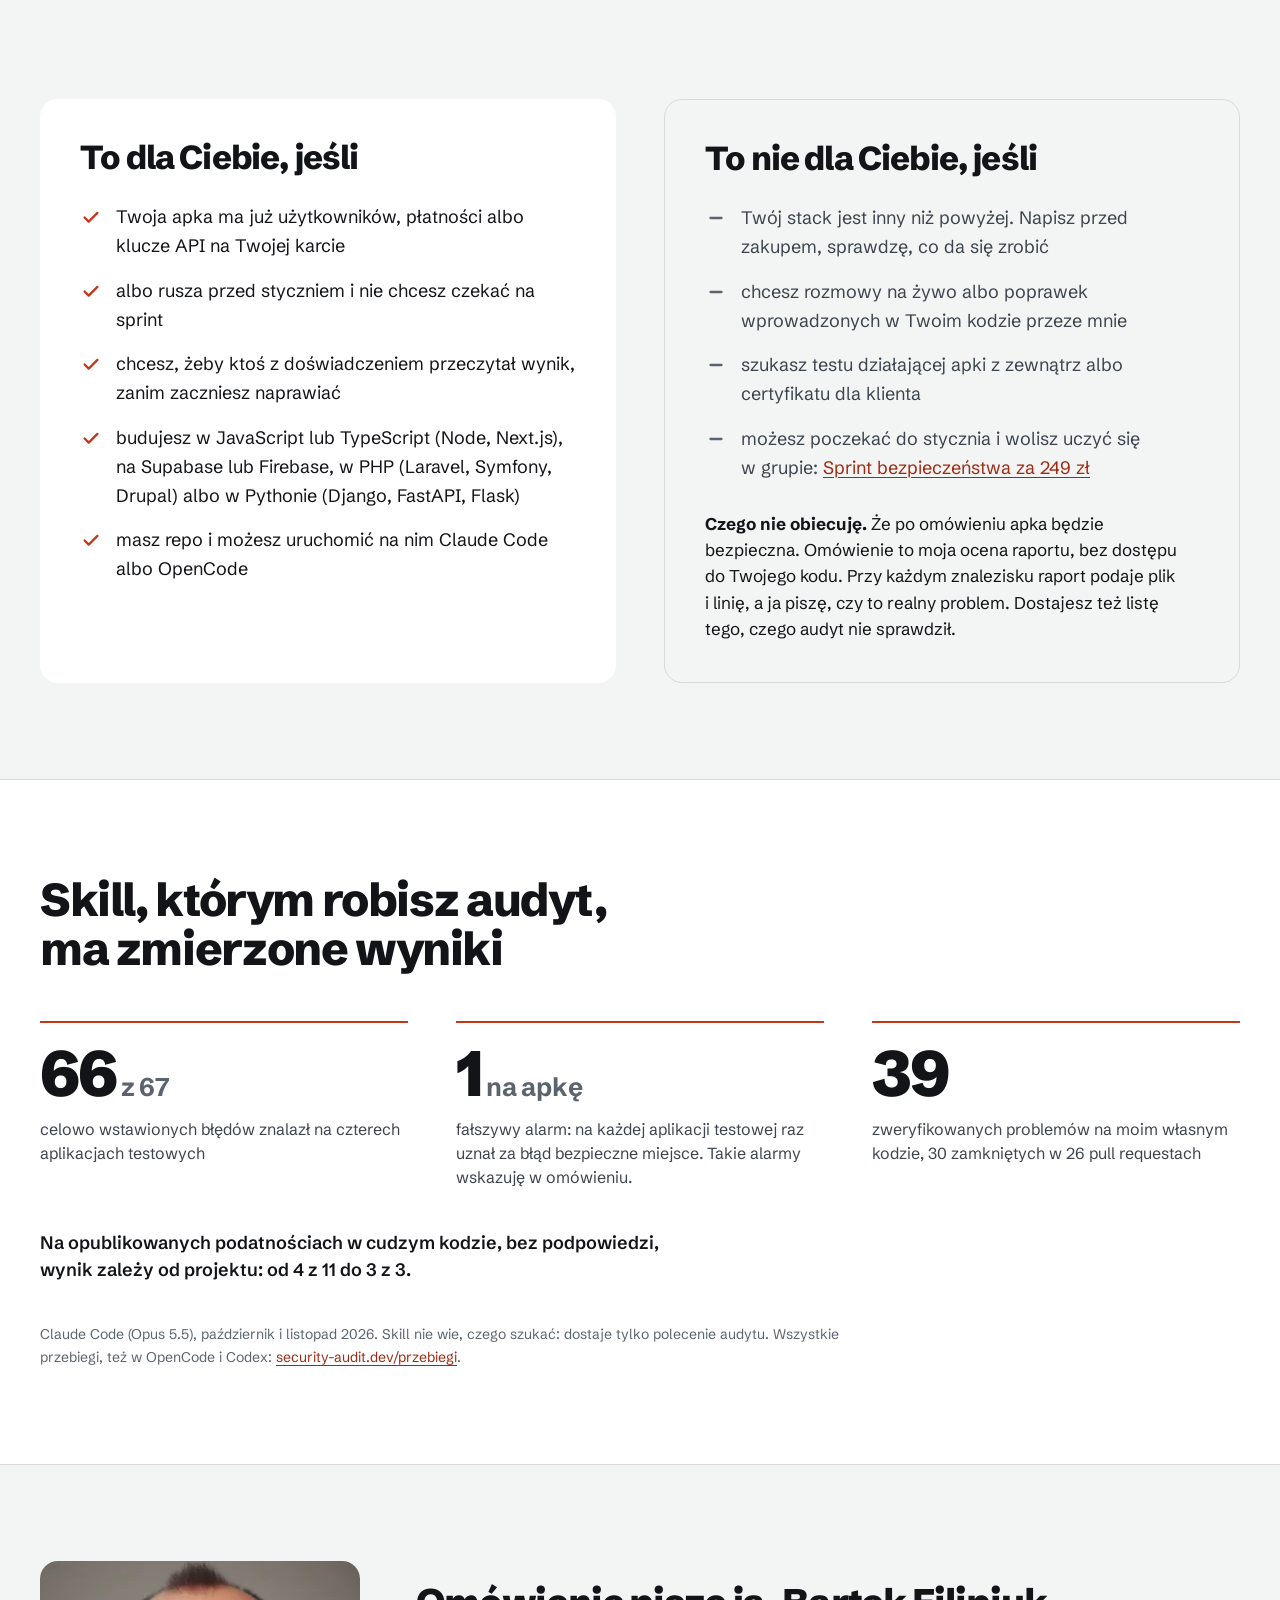
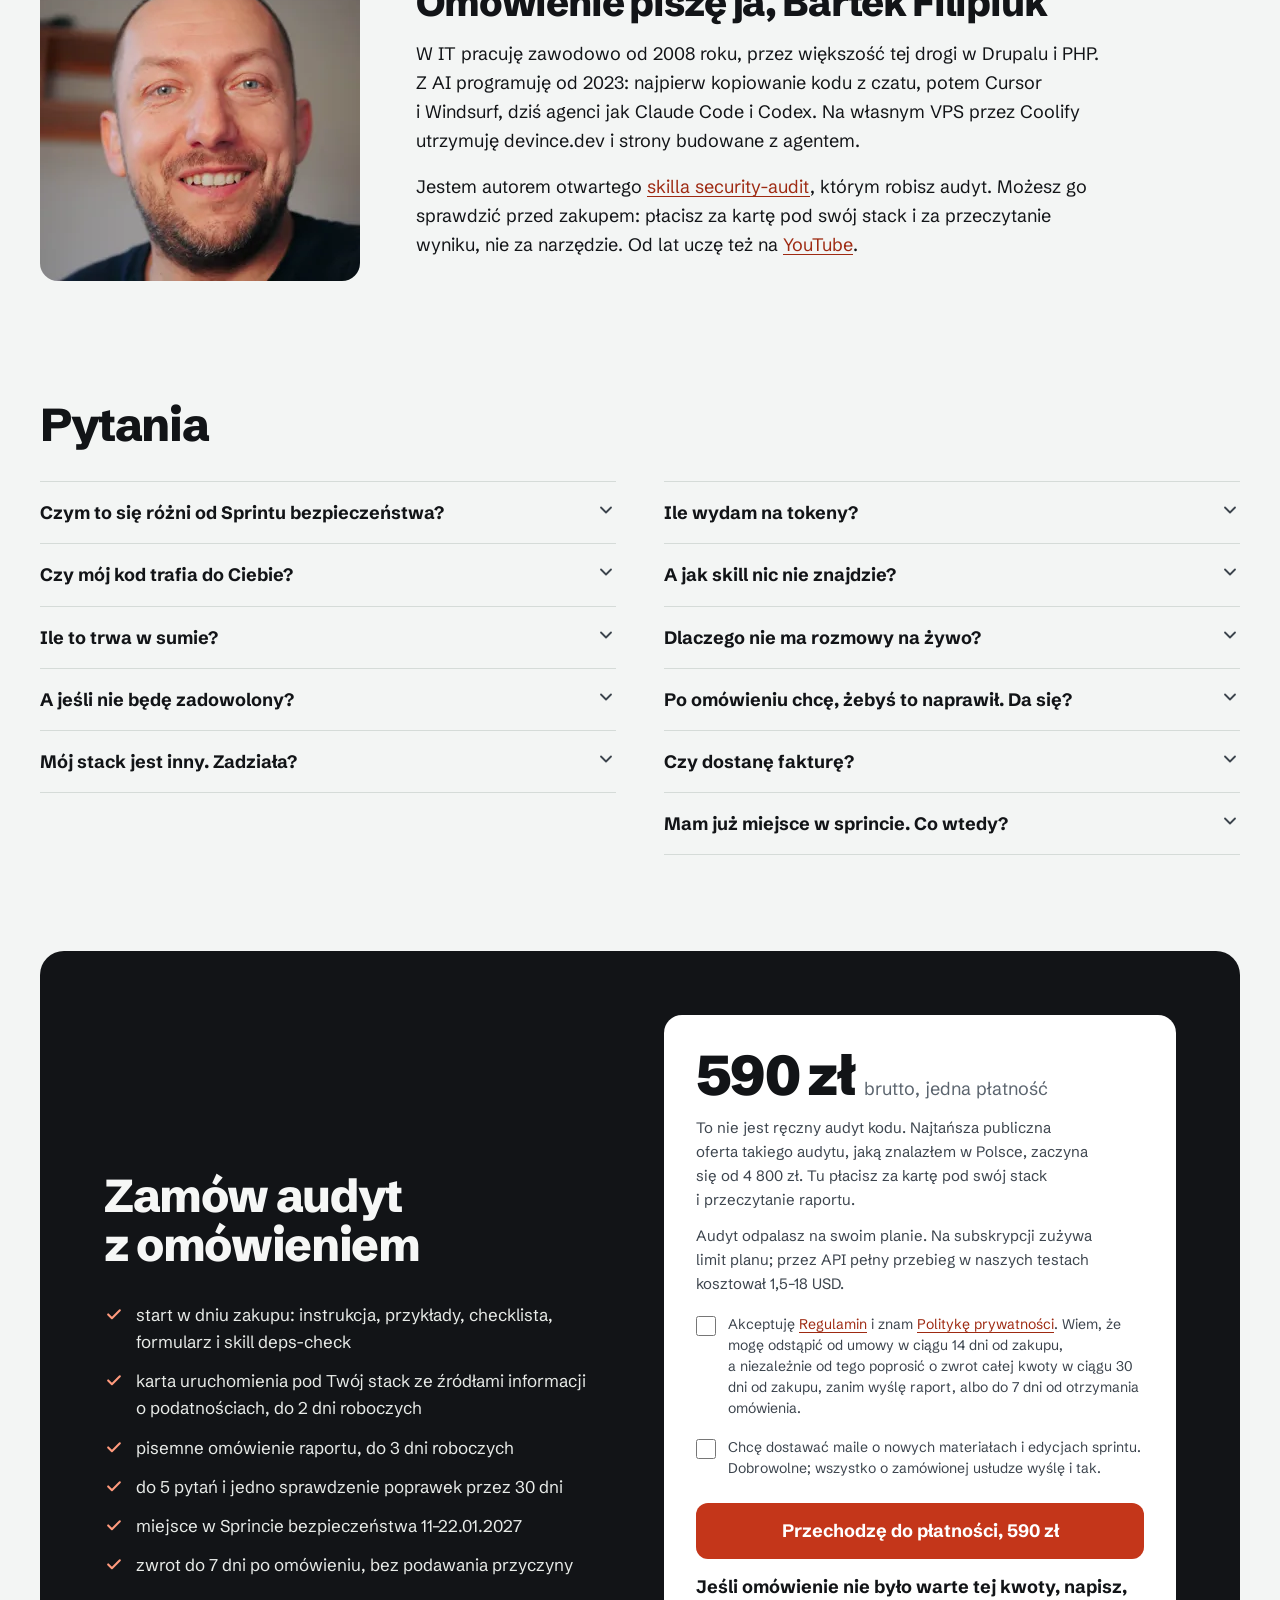
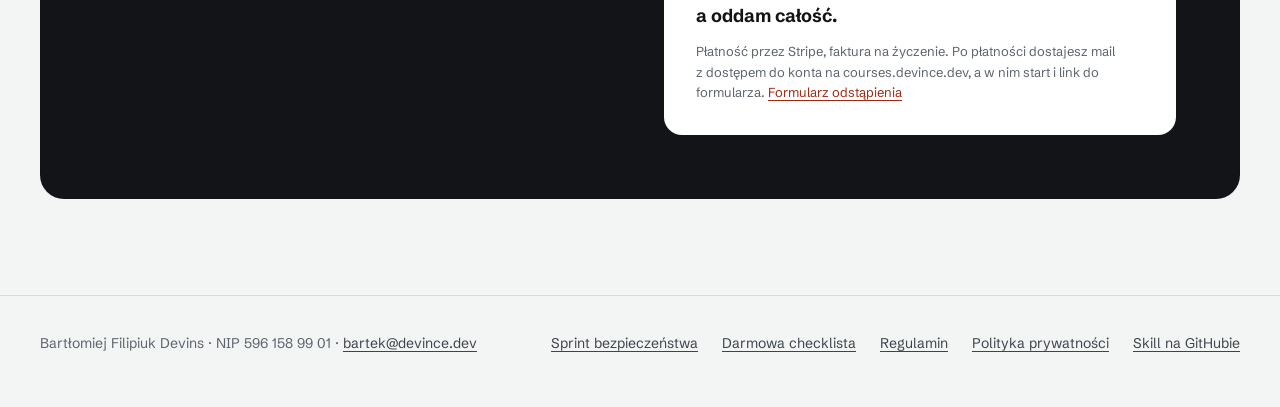
==== commit 38aee12d: "Audyt: design pass (shorter H1, header on the content rail, proof as stats, no orphan grid rows, nbs" ====
--- a/site/audyt/index.html
+++ b/site/audyt/index.html
@@ -19,7 +19,7 @@
 
 <header class="top">
   <div class="wrap">
-    <a class="brand" href="./">Devince <span>· Audyt z omówieniem</span></a>
+    <a class="brand" href="./">Devince <span>· Audyt z omówieniem</span></a>
     <nav aria-label="Strona">
       <a href="#przebieg">Przebieg</a>
       <a href="#pytania">Pytania</a>
@@ -31,22 +31,21 @@
 <main>
 
 <section class="hero" id="start">
-  <div class="wrap two hero-grid">
+  <div class="wrap two hero-grid hero-top">
     <div>
-      <h1>Odpalasz audyt bezpieczeństwa swojej apki jeszcze w tym tygodniu. Raport czytam ja i piszę Ci, co w nim jest prawdziwe i co naprawić najpierw.</h1>
-      <p class="lede">Po zakupie opisujesz w formularzu, na czym stoi Twoja apka. Dostajesz kartę uruchomienia pod swój stack i odpalasz otwarty skill w Claude Code albo OpenCode. Raport odsyłasz mi, a ja odpisuję, które znaleziska są prawdziwe i w jakiej kolejności je naprawić. Kod zostaje u Ciebie.</p>
+      <h1>Odpalasz audyt bezpieczeństwa swojej apki jeszcze w tym tygodniu. Raport czytam ja.</h1>
+      <p class="lede">Po zakupie opisujesz w formularzu, na czym stoi Twoja apka. Dostajesz kartę uruchomienia pod swój stack i odpalasz otwarty skill w Claude Code albo OpenCode. Raport odsyłasz mi, a ja odpisuję, które znaleziska są prawdziwe i w jakiej kolejności je naprawić. Kod zostaje u Ciebie.</p>
       <div class="actions">
         <a class="btn btn-lg" href="#zamow" data-umami-event="audyt-cta-hero">Zamów za 590 zł</a>
-        <a class="text-link" href="#przebieg">Zobacz przebieg</a>
+        <a class="text-link" href="przyklad/" data-umami-event="audyt-przyklad-hero">Zobacz przykładowe omówienie</a>
       </div>
       <dl class="facts">
-        <div><dt>Start</dt><dd>w dniu zakupu</dd></div>
+        <div><dt>Start</dt><dd>w dniu zakupu</dd></div>
         <div><dt>Omówienie</dt><dd>do 3 dni roboczych od raportu</dd></div>
-        <div><dt>W cenie</dt><dd>Sprint 11–22.01.2027</dd></div>
+        <div><dt>W cenie</dt><dd>Sprint <span class="nowrap">11–22.01.2027</span></dd></div>
         <div><dt>Zwrot</dt><dd>do 7 dni po omówieniu</dd></div>
       </dl>
       <p class="lm-teaser">Jeśli omówienie nie było warte 590 zł, napisz do 7 dni po jego otrzymaniu. Oddaję całość, bez pytań.</p>
-      <p class="lm-teaser">Zobacz, co dostaniesz: <a href="przyklad/" data-umami-event="audyt-przyklad-hero">przykładowa karta i całe omówienie na aplikacji testowej</a></p>
     </div>
 
     <figure class="triage" aria-label="Przykład: fragment omówienia z kolejnością napraw">
@@ -56,21 +55,21 @@
         <div class="item">
           <div class="what">Klucz API modelu AI trafia do przeglądarki</div>
           <div class="where">src/lib/ai-client.ts:3-6 · NEXT_PUBLIC_ANTHROPIC_API_KEY</div>
-          <div class="why">Prawdziwe: każdy zalogowany użytkownik może wydawać z Twojego konta. Przenieś wywołanie na serwer i zmień klucz u dostawcy.</div>
+          <div class="why">Prawdziwe: każdy zalogowany użytkownik może wydawać z Twojego konta. Przenieś wywołanie na serwer i zmień klucz u dostawcy.</div>
         </div>
       </div>
       <div class="group">
-        <span class="bucket later">W tym miesiącu</span>
+        <span class="bucket later">W tym miesiącu</span>
         <div class="item">
-          <div class="what">Wysyłka SMS z kodem bez limitu</div>
-          <div class="why">Nic nie wycieka, ale każde wywołanie kosztuje. Limit na numer i adres IP.</div>
+          <div class="what">Wysyłka SMS z kodem bez limitu</div>
+          <div class="why">Nic nie wycieka, ale każde wywołanie kosztuje. Limit na numer i adres IP.</div>
         </div>
       </div>
       <div class="group">
-        <span class="bucket ignore">Fałszywy alarm, z powodem</span>
+        <span class="bucket ignore">Fałszywy alarm, z powodem</span>
         <div class="item">
           <div class="what">Przypomnienia AI bez limitu wysyłek</div>
-          <div class="why">Adresat to klient Twojej organizacji z bazy, a treść jest escapowana. Zostaw.</div>
+          <div class="why">Adresat to klient Twojej organizacji z bazy, a treść jest escapowana. Zostaw.</div>
         </div>
       </div>
     </figure>
@@ -83,37 +82,37 @@
       <h2 class="h-section">Od zakupu do sprawdzonych poprawek</h2>
       <p>Wszystko pisemnie, mailem. Ty decydujesz, kiedy odpalisz audyt; terminy po mojej stronie liczę od Twojej wiadomości.</p>
     </div>
-    <ol class="prestart" aria-label="Przebieg usługi">
-      <li><p class="pre-when">w dniu zakupu</p><h3>Dostajesz start</h3><p>Instrukcję instalacji skilla, przykładową kartę i przykładowe omówienie, checklistę z promptem do mapy apki, link do formularza i skill deps-check do sprawdzenia zależności.</p></li>
-      <li><p class="pre-when">10 minut</p><h3>Opisujesz swoją apkę</h3><p>Osiem pytań: po co Ci audyt, stack, wielkość repo, co ma najwięcej do stracenia, narzędzie i limit kosztu.</p></li>
-      <li><p class="pre-when">do 2 dni roboczych</p><h3>Dostajesz kartę uruchomienia</h3><p>Komendę z flagami pod Twój stack, zakres dla dużego repo, szacowany koszt, listę miejsc, na które patrzę w Twoim frameworku, i oficjalne źródła informacji o podatnościach dla Twojego stacku.</p></li>
-      <li><p class="pre-when">kiedy chcesz</p><h3>Odpalasz audyt u siebie</h3><p>Skill czyta Twój kod na Twojej maszynie i zapisuje raport w katalogu repo. Odsyłasz mi raport, możesz z niego wyciąć fragmenty.</p></li>
-      <li><p class="pre-when">do 3 dni roboczych</p><h3>Dostajesz omówienie</h3><p>Które znaleziska są prawdziwe, co naprawić dziś, co poczeka, które alarmy są fałszywe i dlaczego, prompty do napraw dla Twojego agenta i czego raport nie objął.</p></li>
-      <li><p class="pre-when">przez 30 dni</p><h3>Pytasz i sprawdzamy poprawki</h3><p>Jedna wiadomość z maksymalnie 5 pytaniami do omówienia i jedno sprawdzenie poprawek na raporcie z samych zmian.</p></li>
+    <ol class="prestart prestart-3" aria-label="Przebieg usługi">
+      <li><p class="pre-when">w dniu zakupu</p><h3>Dostajesz start</h3><p>Instrukcję instalacji skilla, przykładową kartę i przykładowe omówienie, checklistę z promptem do mapy apki, link do formularza i skill deps-check do sprawdzenia zależności.</p></li>
+      <li><p class="pre-when">10 minut</p><h3>Opisujesz swoją apkę</h3><p>Osiem pytań: po co Ci audyt, stack, wielkość repo, co ma najwięcej do stracenia, narzędzie i limit kosztu.</p></li>
+      <li><p class="pre-when">do 2 dni roboczych</p><h3>Dostajesz kartę uruchomienia</h3><p>Komendę z flagami pod Twój stack, zakres dla dużego repo, szacowany koszt, listę miejsc, na które patrzę w Twoim frameworku, i oficjalne źródła informacji o podatnościach dla Twojego stacku.</p></li>
+      <li><p class="pre-when">kiedy chcesz</p><h3>Odpalasz audyt u siebie</h3><p>Skill czyta Twój kod na Twojej maszynie i zapisuje raport w katalogu repo. Odsyłasz mi raport, możesz z niego wyciąć fragmenty.</p></li>
+      <li><p class="pre-when">do 3 dni roboczych</p><h3>Dostajesz omówienie</h3><p>Które znaleziska są prawdziwe, co naprawić dziś, co poczeka, które alarmy są fałszywe i dlaczego, prompty do napraw dla Twojego agenta i czego raport nie objął.</p></li>
+      <li><p class="pre-when">przez 30 dni</p><h3>Pytasz i sprawdzamy poprawki</h3><p>Jedna wiadomość z maksymalnie 5 pytaniami do omówienia i jedno sprawdzenie poprawek na raporcie z samych zmian.</p></li>
     </ol>
-    <p class="outcome"><strong>Na koniec masz:</strong> raport swojej apki, listę napraw ułożoną według pilności, moją ocenę raportu ze zmian, czyli czy najważniejsze znaleziska zostały zamknięte, i miejsce w styczniowym sprincie, gdzie uczysz się robić to sam.</p>
+    <p class="outcome"><strong>Na koniec masz:</strong> raport swojej apki, listę napraw ułożoną według pilności, moją ocenę raportu ze zmian, czyli czy najważniejsze znaleziska zostały zamknięte, i miejsce w styczniowym sprincie, gdzie uczysz się robić to sam.</p>
     <div class="rhythm">
-      <div><strong>Jedno repo, jeden przebieg</strong><p>W dużym repo zaczynamy od zakresu z karty, czyli części, która ma najwięcej do stracenia, a nie od całego monorepo.</p></div>
-      <div><strong>Pisemnie, bez rozmów</strong><p>Dlatego taka cena. Szkic omówienia przygotowuje model AI (Claude) na moim koncie, a ja go sprawdzam, poprawiam i podpisuję.</p></div>
-      <div><strong>Tokeny na Twoim planie</strong><p>Claude Code albo OpenCode z wybranym modelem. Na subskrypcji przebieg zużywa limit planu, bez dopłat. Przez API pełny przebieg w naszych testach kosztował 1,5–18 USD, a karta mówi, ile wyjdzie u Ciebie.</p></div>
+      <div><strong>Jedno repo, jeden przebieg</strong><p>W dużym repo zaczynamy od zakresu z karty, czyli części, która ma najwięcej do stracenia, a nie od całego monorepo.</p></div>
+      <div><strong>Pisemnie, bez rozmów</strong><p>Dlatego taka cena. Szkic omówienia przygotowuje model AI (Claude) na moim koncie, a ja go sprawdzam, poprawiam i podpisuję.</p></div>
+      <div><strong>Tokeny na Twoim planie</strong><p>Claude Code albo OpenCode z wybranym modelem. Na subskrypcji przebieg zużywa limit planu, bez dopłat. Przez API pełny przebieg w naszych testach kosztował <span class="nowrap">1,5–18 USD</span>, a karta mówi, ile wyjdzie u Ciebie.</p></div>
     </div>
   </div>
 </section>
 
 <section class="gets" id="co-dostajesz">
-  <div class="wrap">
-    <div class="program-head">
-      <h2 class="h-section">Wiesz, co naprawić najpierw, i masz czym pilnować apki dalej</h2>
-      <p>Wszystko dostajesz na piśmie albo jako plik, który zostaje u Ciebie.</p>
+  <div class="wrap two gets-grid">
+    <div class="gets-head">
+      <h2 class="h-section">Wiesz, co naprawić najpierw, i masz czym pilnować apki dalej</h2>
+      <p>Wszystko dostajesz na piśmie albo jako plik, który zostaje u Ciebie.</p>
     </div>
     <ol class="gets-list">
-      <li><h3>Zaczynasz w dniu zakupu.</h3><p>Instrukcja instalacji skilla, przykładowa karta i omówienie, checklista z promptem do mapy apki i formularz.</p></li>
-      <li><h3>Jeszcze tego samego dnia wiesz, które paczki zaktualizować.</h3><p>Gotowy skill deps-check do Claude Code i OpenCode mówi, które zależności mają znane podatności, do jakiej wersji je podnieść i jaką komendą. Po aktualizacji uruchamiasz go drugi raz i widzisz, co zniknęło. Działa też bez agenta, bez tokenów.</p></li>
-      <li><h3>Nie zgadujesz, jak odpalić audyt ani ile wydasz.</h3><p>Karta uruchomienia pod Twój stack: komenda z flagami, zakres dla dużego repo, szacowany koszt i miejsca, na które patrzę w Twoim frameworku. Do 2 dni roboczych.</p></li>
-      <li><h3>Wiesz, gdzie Twój stack ogłasza podatności.</h3><p>W karcie oficjalne źródła dla Twojego frameworka i bibliotek, sposób ustawienia powiadomień tam, gdzie projekt je ma, i jedno ustawienie do zrobienia od razu.</p></li>
-      <li><h3>Nie naprawiasz tego, co nie jest dziurą.</h3><p>Pisemne omówienie raportu: co jest prawdziwe, co naprawić dziś, co poczeka, które alarmy są fałszywe i dlaczego, czego audyt nie objął. Do 3 dni roboczych.</p></li>
-      <li><h3>Naprawiasz z agentem.</h3><p>Prompty napraw ułożone w paczki. Tam, gdzie da się to sprawdzić testem, prompt każe agentowi najpierw napisać test, który pada przed poprawką.</p></li>
-      <li><h3>Nie zostajesz sam po omówieniu.</h3><p>Przez 30 dni jedna wiadomość z maksymalnie 5 pytaniami i jedno sprawdzenie poprawek na raporcie z samych zmian.</p></li>
+      <li><h3>Zaczynasz w dniu zakupu.</h3><p>Instrukcja instalacji skilla, przykładowa karta i omówienie, checklista z promptem do mapy apki i formularz.</p></li>
+      <li><h3>Jeszcze tego samego dnia wiesz, które paczki zaktualizować.</h3><p>Gotowy skill deps-check do Claude Code i OpenCode mówi, które zależności mają znane podatności, do jakiej wersji je podnieść i jaką komendą. Po aktualizacji uruchamiasz go drugi raz i widzisz, co zniknęło. Działa też bez agenta, bez tokenów.</p></li>
+      <li><h3>Nie zgadujesz, jak odpalić audyt ani ile wydasz.</h3><p>Karta uruchomienia pod Twój stack: komenda z flagami, zakres dla dużego repo, szacowany koszt i miejsca, na które patrzę w Twoim frameworku. Do 2 dni roboczych.</p></li>
+      <li><h3>Wiesz, gdzie Twój stack ogłasza podatności.</h3><p>W karcie oficjalne źródła dla Twojego frameworka i bibliotek, sposób ustawienia powiadomień tam, gdzie projekt je ma, i jedno ustawienie do zrobienia od razu.</p></li>
+      <li><h3>Nie naprawiasz tego, co nie jest dziurą.</h3><p>Pisemne omówienie raportu: co jest prawdziwe, co naprawić dziś, co poczeka, które alarmy są fałszywe i dlaczego, czego audyt nie objął. Do 3 dni roboczych.</p></li>
+      <li><h3>Naprawiasz z agentem.</h3><p>Prompty napraw ułożone w paczki. Tam, gdzie da się to sprawdzić testem, prompt każe agentowi najpierw napisać test, który pada przed poprawką.</p></li>
+      <li><h3>Nie zostajesz sam po omówieniu.</h3><p>Przez 30 dni jedna wiadomość z maksymalnie 5 pytaniami i jedno sprawdzenie poprawek na raporcie z samych zmian.</p></li>
     </ol>
   </div>
 </section>
@@ -124,21 +123,21 @@
       <h2>To dla Ciebie, jeśli</h2>
       <ul class="checks">
         <li><svg class="icon" aria-hidden="true" width="22" height="22" viewBox="0 0 24 24" fill="none" stroke="#c4361a" stroke-width="2.5" stroke-linecap="round" stroke-linejoin="round"><path d="M5 12.5l4.5 4.5L19 7.5"/></svg><span>Twoja apka ma już użytkowników, płatności albo klucze API na Twojej karcie</span></li>
-        <li><svg class="icon" aria-hidden="true" width="22" height="22" viewBox="0 0 24 24" fill="none" stroke="#c4361a" stroke-width="2.5" stroke-linecap="round" stroke-linejoin="round"><path d="M5 12.5l4.5 4.5L19 7.5"/></svg><span>albo rusza przed styczniem i nie chcesz czekać na sprint</span></li>
-        <li><svg class="icon" aria-hidden="true" width="22" height="22" viewBox="0 0 24 24" fill="none" stroke="#c4361a" stroke-width="2.5" stroke-linecap="round" stroke-linejoin="round"><path d="M5 12.5l4.5 4.5L19 7.5"/></svg><span>chcesz, żeby ktoś z doświadczeniem przeczytał wynik, zanim zaczniesz naprawiać</span></li>
-        <li><svg class="icon" aria-hidden="true" width="22" height="22" viewBox="0 0 24 24" fill="none" stroke="#c4361a" stroke-width="2.5" stroke-linecap="round" stroke-linejoin="round"><path d="M5 12.5l4.5 4.5L19 7.5"/></svg><span>budujesz w JavaScript lub TypeScript (Node, Next.js), na Supabase lub Firebase, w PHP (Laravel, Symfony, Drupal) albo w Pythonie (Django, FastAPI, Flask)</span></li>
-        <li><svg class="icon" aria-hidden="true" width="22" height="22" viewBox="0 0 24 24" fill="none" stroke="#c4361a" stroke-width="2.5" stroke-linecap="round" stroke-linejoin="round"><path d="M5 12.5l4.5 4.5L19 7.5"/></svg><span>masz repo i możesz uruchomić na nim Claude Code albo OpenCode</span></li>
+        <li><svg class="icon" aria-hidden="true" width="22" height="22" viewBox="0 0 24 24" fill="none" stroke="#c4361a" stroke-width="2.5" stroke-linecap="round" stroke-linejoin="round"><path d="M5 12.5l4.5 4.5L19 7.5"/></svg><span>albo rusza przed styczniem i nie chcesz czekać na sprint</span></li>
+        <li><svg class="icon" aria-hidden="true" width="22" height="22" viewBox="0 0 24 24" fill="none" stroke="#c4361a" stroke-width="2.5" stroke-linecap="round" stroke-linejoin="round"><path d="M5 12.5l4.5 4.5L19 7.5"/></svg><span>chcesz, żeby ktoś z doświadczeniem przeczytał wynik, zanim zaczniesz naprawiać</span></li>
+        <li><svg class="icon" aria-hidden="true" width="22" height="22" viewBox="0 0 24 24" fill="none" stroke="#c4361a" stroke-width="2.5" stroke-linecap="round" stroke-linejoin="round"><path d="M5 12.5l4.5 4.5L19 7.5"/></svg><span>budujesz w JavaScript lub TypeScript (Node, Next.js), na Supabase lub Firebase, w PHP (Laravel, Symfony, Drupal) albo w Pythonie (Django, FastAPI, Flask)</span></li>
+        <li><svg class="icon" aria-hidden="true" width="22" height="22" viewBox="0 0 24 24" fill="none" stroke="#c4361a" stroke-width="2.5" stroke-linecap="round" stroke-linejoin="round"><path d="M5 12.5l4.5 4.5L19 7.5"/></svg><span>masz repo i możesz uruchomić na nim Claude Code albo OpenCode</span></li>
       </ul>
     </div>
     <div class="panel panel-line">
       <h2>To nie dla Ciebie, jeśli</h2>
       <ul class="checks no">
         <li><svg class="icon" aria-hidden="true" width="22" height="22" viewBox="0 0 24 24" fill="none" stroke="#5b646e" stroke-width="2.5" stroke-linecap="round"><path d="M6 12h12"/></svg><span>Twój stack jest inny niż powyżej. Napisz przed zakupem, sprawdzę, co da się zrobić</span></li>
-        <li><svg class="icon" aria-hidden="true" width="22" height="22" viewBox="0 0 24 24" fill="none" stroke="#5b646e" stroke-width="2.5" stroke-linecap="round"><path d="M6 12h12"/></svg><span>chcesz rozmowy na żywo albo poprawek wprowadzonych w Twoim kodzie przeze mnie</span></li>
-        <li><svg class="icon" aria-hidden="true" width="22" height="22" viewBox="0 0 24 24" fill="none" stroke="#5b646e" stroke-width="2.5" stroke-linecap="round"><path d="M6 12h12"/></svg><span>szukasz testu działającej apki z zewnątrz albo certyfikatu dla klienta</span></li>
-        <li><svg class="icon" aria-hidden="true" width="22" height="22" viewBox="0 0 24 24" fill="none" stroke="#5b646e" stroke-width="2.5" stroke-linecap="round"><path d="M6 12h12"/></svg><span>możesz poczekać do stycznia i wolisz uczyć się w grupie: <a href="../" data-umami-event="audyt-to-sprint">Sprint bezpieczeństwa za 249 zł</a></span></li>
+        <li><svg class="icon" aria-hidden="true" width="22" height="22" viewBox="0 0 24 24" fill="none" stroke="#5b646e" stroke-width="2.5" stroke-linecap="round"><path d="M6 12h12"/></svg><span>chcesz rozmowy na żywo albo poprawek wprowadzonych w Twoim kodzie przeze mnie</span></li>
+        <li><svg class="icon" aria-hidden="true" width="22" height="22" viewBox="0 0 24 24" fill="none" stroke="#5b646e" stroke-width="2.5" stroke-linecap="round"><path d="M6 12h12"/></svg><span>szukasz testu działającej apki z zewnątrz albo certyfikatu dla klienta</span></li>
+        <li><svg class="icon" aria-hidden="true" width="22" height="22" viewBox="0 0 24 24" fill="none" stroke="#5b646e" stroke-width="2.5" stroke-linecap="round"><path d="M6 12h12"/></svg><span>możesz poczekać do stycznia i wolisz uczyć się w grupie: <a href="../" data-umami-event="audyt-to-sprint">Sprint bezpieczeństwa za 249 zł</a></span></li>
       </ul>
-      <p class="promise"><strong>Czego nie obiecuję.</strong> Że po omówieniu apka będzie bezpieczna. Omówienie to moja ocena raportu, bez dostępu do Twojego kodu. Przy każdym znalezisku raport podaje plik i linię, a ja piszę, czy to realny problem. Dostajesz też listę tego, czego audyt nie sprawdził.</p>
+      <p class="promise"><strong>Czego nie obiecuję.</strong> Że po omówieniu apka będzie bezpieczna. Omówienie to moja ocena raportu, bez dostępu do Twojego kodu. Przy każdym znalezisku raport podaje plik i linię, a ja piszę, czy to realny problem. Dostajesz też listę tego, czego audyt nie sprawdził.</p>
     </div>
   </div>
 </section>
@@ -146,8 +145,13 @@
 <section class="proof" id="dowod">
   <div class="wrap">
     <h2 class="h-section">Skill, którym robisz audyt, ma zmierzone wyniki</h2>
-    <p class="proof-lead">Na czterech aplikacjach z celowo wstawionymi błędami skill znalazł 66 z 67. Na opublikowanych podatnościach w cudzym kodzie, bez podpowiedzi, od 4 z 11 do 3 z 3. Na każdej aplikacji testowej skill raz uznał za błąd bezpieczne miejsce; takie alarmy wskazuję w omówieniu.</p>
-    <p class="proof-note">Claude Code (Opus 5.5), październik i listopad 2026. Skill nie wie, czego szukać: dostaje tylko polecenie audytu. Wszystkie przebiegi, też w OpenCode i Codex: <a href="https://security-audit.dev/przebiegi" rel="noopener">security-audit.dev/przebiegi</a>. Na moim własnym kodzie ten skill znalazł 39 zweryfikowanych problemów, 30 zamknąłem w 26 pull requestach.</p>
+    <ul class="stats">
+      <li><p class="stat-num">66<small>&nbsp;z&nbsp;67</small></p><p>celowo wstawionych błędów znalazł na czterech aplikacjach testowych</p></li>
+      <li><p class="stat-num">1<small>&nbsp;na&nbsp;apkę</small></p><p>fałszywy alarm: na każdej aplikacji testowej raz uznał za błąd bezpieczne miejsce. Takie alarmy wskazuję w omówieniu.</p></li>
+      <li><p class="stat-num">39</p><p>zweryfikowanych problemów na moim własnym kodzie, 30 zamkniętych w 26 pull requestach</p></li>
+    </ul>
+    <p class="proof-lead">Na opublikowanych podatnościach w cudzym kodzie, bez podpowiedzi, wynik zależy od projektu: od 4 z 11 do 3 z 3.</p>
+    <p class="proof-note">Claude Code (Opus 5.5), październik i listopad 2026. Skill nie wie, czego szukać: dostaje tylko polecenie audytu. Wszystkie przebiegi, też w OpenCode i Codex: <a href="https://security-audit.dev/przebiegi" rel="noopener">security-audit.dev/przebiegi</a>.</p>
   </div>
 </section>
 
@@ -156,8 +160,8 @@
     <img class="portrait" src="../media/bartek.webp" width="320" height="320" alt="Bartek Filipiuk" loading="lazy">
     <div>
       <h2>Omówienie piszę ja, Bartek Filipiuk</h2>
-      <p>W IT pracuję zawodowo od 2008 roku, przez większość tej drogi w Drupalu i PHP. Z AI programuję od 2023: najpierw kopiowanie kodu z czatu, potem Cursor i Windsurf, dziś agenci jak Claude Code i Codex. Na własnym VPS przez Coolify utrzymuję devince.dev i strony budowane z agentem.</p>
-      <p>Jestem autorem otwartego <a href="https://github.com/bartek-filipiuk/security-audit-skill" rel="noopener">skilla security-audit</a>, którym robisz audyt. Możesz go sprawdzić przed zakupem: płacisz za kartę pod swój stack i za przeczytanie wyniku, nie za narzędzie. Od lat uczę też na <a href="https://www.youtube.com/@bartfilipiuk" rel="noopener">YouTube</a>.</p>
+      <p>W IT pracuję zawodowo od 2008 roku, przez większość tej drogi w Drupalu i PHP. Z AI programuję od 2023: najpierw kopiowanie kodu z czatu, potem Cursor i Windsurf, dziś agenci jak Claude Code i Codex. Na własnym VPS przez Coolify utrzymuję devince.dev i strony budowane z agentem.</p>
+      <p>Jestem autorem otwartego <a href="https://github.com/bartek-filipiuk/security-audit-skill" rel="noopener">skilla security-audit</a>, którym robisz audyt. Możesz go sprawdzić przed zakupem: płacisz za kartę pod swój stack i za przeczytanie wyniku, nie za narzędzie. Od lat uczę też na <a href="https://www.youtube.com/@bartfilipiuk" rel="noopener">YouTube</a>.</p>
     </div>
   </div>
 </section>
@@ -167,19 +171,19 @@
     <h2 class="h-section">Pytania</h2>
     <div class="two faq-grid">
       <div class="faq-col">
-        <details><summary>Czym to się różni od Sprintu bezpieczeństwa?<span class="chev" aria-hidden="true"><svg width="20" height="20" viewBox="0 0 24 24" fill="none" stroke="#3c444d" stroke-width="2.2" stroke-linecap="round" stroke-linejoin="round"><path d="M6 9l6 6 6-6"/></svg></span></summary><p>Kartę pod swój stack dostajesz w obu. Sprint startuje 11 stycznia i uczy w grupie, a raport czytasz w nim sam. Tu zaczynasz od razu, a raport czytam ja i piszę Ci omówienie. Miejsce w sprincie masz w cenie, więc w styczniu uczysz się robić to sam przy następnych zmianach.</p></details>
-        <details><summary>Czy mój kod trafia do Ciebie?<span class="chev" aria-hidden="true"><svg width="20" height="20" viewBox="0 0 24 24" fill="none" stroke="#3c444d" stroke-width="2.2" stroke-linecap="round" stroke-linejoin="round"><path d="M6 9l6 6 6-6"/></svg></span></summary><p>Nie. Audyt odpalasz u siebie, a mnie wysyłasz tylko raport. Raport zawiera ścieżki plików i krótkie fragmenty kodu, więc możesz je wyciąć; zostaw tylko listę tego, czego audyt nie ocenił, bo bez niej omówienie będzie niepełne. Szkic omówienia robi model AI (Claude) na moim koncie, więc raport trafia też do Anthropic. Raport usuwam 60 dni po zakończeniu usługi.</p></details>
-        <details><summary>Ile to trwa w sumie?<span class="chev" aria-hidden="true"><svg width="20" height="20" viewBox="0 0 24 24" fill="none" stroke="#3c444d" stroke-width="2.2" stroke-linecap="round" stroke-linejoin="round"><path d="M6 9l6 6 6-6"/></svg></span></summary><p>Karta do 2 dni roboczych od formularza, omówienie do 3 dni roboczych od raportu. Najszybciej: formularz w dniu zakupu i audyt w dniu otrzymania karty, wtedy omówienie masz około 5 dni roboczych od zakupu. Na wysłanie raportu masz 30 dni od zakupu, a na pytania i sprawdzenie poprawek 30 dni od omówienia.</p></details>
-        <details><summary>A jeśli nie będę zadowolony?<span class="chev" aria-hidden="true"><svg width="20" height="20" viewBox="0 0 24 24" fill="none" stroke="#3c444d" stroke-width="2.2" stroke-linecap="round" stroke-linejoin="round"><path d="M6 9l6 6 6-6"/></svg></span></summary><p>Napisz do 7 dni od otrzymania omówienia, oddaję całość bez pytań. Zanim wyślesz raport, możesz zrezygnować w ciągu 30 dni od zakupu, też za zwrotem całości. Jeśli spóźnię się z kartą albo omówieniem, również możesz poprosić o zwrot. Niezależnie od tego masz ustawowe 14 dni od zakupu na odstąpienie od umowy.</p></details>
-        <details><summary>Mój stack jest inny. Zadziała?<span class="chev" aria-hidden="true"><svg width="20" height="20" viewBox="0 0 24 24" fill="none" stroke="#3c444d" stroke-width="2.2" stroke-linecap="round" stroke-linejoin="round"><path d="M6 9l6 6 6-6"/></svg></span></summary><p>Na innym stacku skill działa na ogólnej checkliście, bez wzorców dla Twojego frameworka, i wtedy omówienie jest słabsze. Napisz na bartek@devince.dev przed zakupem, odpowiem, czy w Twoim przypadku to ma sens.</p></details>
+        <details><summary>Czym to się różni od Sprintu bezpieczeństwa?<span class="chev" aria-hidden="true"><svg width="20" height="20" viewBox="0 0 24 24" fill="none" stroke="#3c444d" stroke-width="2.2" stroke-linecap="round" stroke-linejoin="round"><path d="M6 9l6 6 6-6"/></svg></span></summary><p>Kartę pod swój stack dostajesz w obu. Sprint startuje 11 stycznia i uczy w grupie, a raport czytasz w nim sam. Tu zaczynasz od razu, a raport czytam ja i piszę Ci omówienie. Miejsce w sprincie masz w cenie, więc w styczniu uczysz się robić to sam przy następnych zmianach.</p></details>
+        <details><summary>Czy mój kod trafia do Ciebie?<span class="chev" aria-hidden="true"><svg width="20" height="20" viewBox="0 0 24 24" fill="none" stroke="#3c444d" stroke-width="2.2" stroke-linecap="round" stroke-linejoin="round"><path d="M6 9l6 6 6-6"/></svg></span></summary><p>Nie. Audyt odpalasz u siebie, a mnie wysyłasz tylko raport. Raport zawiera ścieżki plików i krótkie fragmenty kodu, więc możesz je wyciąć; zostaw tylko listę tego, czego audyt nie ocenił, bo bez niej omówienie będzie niepełne. Szkic omówienia robi model AI (Claude) na moim koncie, więc raport trafia też do Anthropic. Raport usuwam 60 dni po zakończeniu usługi.</p></details>
+        <details><summary>Ile to trwa w sumie?<span class="chev" aria-hidden="true"><svg width="20" height="20" viewBox="0 0 24 24" fill="none" stroke="#3c444d" stroke-width="2.2" stroke-linecap="round" stroke-linejoin="round"><path d="M6 9l6 6 6-6"/></svg></span></summary><p>Karta do 2 dni roboczych od formularza, omówienie do 3 dni roboczych od raportu. Najszybciej: formularz w dniu zakupu i audyt w dniu otrzymania karty, wtedy omówienie masz około 5 dni roboczych od zakupu. Na wysłanie raportu masz 30 dni od zakupu, a na pytania i sprawdzenie poprawek 30 dni od omówienia.</p></details>
+        <details><summary>A jeśli nie będę zadowolony?<span class="chev" aria-hidden="true"><svg width="20" height="20" viewBox="0 0 24 24" fill="none" stroke="#3c444d" stroke-width="2.2" stroke-linecap="round" stroke-linejoin="round"><path d="M6 9l6 6 6-6"/></svg></span></summary><p>Napisz do 7 dni od otrzymania omówienia, oddaję całość bez pytań. Zanim wyślesz raport, możesz zrezygnować w ciągu 30 dni od zakupu, też za zwrotem całości. Jeśli spóźnię się z kartą albo omówieniem, również możesz poprosić o zwrot. Niezależnie od tego masz ustawowe 14 dni od zakupu na odstąpienie od umowy.</p></details>
+        <details><summary>Mój stack jest inny. Zadziała?<span class="chev" aria-hidden="true"><svg width="20" height="20" viewBox="0 0 24 24" fill="none" stroke="#3c444d" stroke-width="2.2" stroke-linecap="round" stroke-linejoin="round"><path d="M6 9l6 6 6-6"/></svg></span></summary><p>Na innym stacku skill działa na ogólnej checkliście, bez wzorców dla Twojego frameworka, i wtedy omówienie jest słabsze. Napisz na bartek@devince.dev przed zakupem, odpowiem, czy w Twoim przypadku to ma sens.</p></details>
       </div>
       <div class="faq-col">
-        <details><summary>Ile wydam na tokeny?<span class="chev" aria-hidden="true"><svg width="20" height="20" viewBox="0 0 24 24" fill="none" stroke="#3c444d" stroke-width="2.2" stroke-linecap="round" stroke-linejoin="round"><path d="M6 9l6 6 6-6"/></svg></span></summary><p>Na subskrypcji (np. Claude Pro albo Max) nic ponad nią: przebieg zużywa limit planu, a duży kod może zająć jego sporą część. Przez API pełny przebieg w naszych testach kosztował 1,5–18 USD, zależnie od wielkości kodu. W formularzu podajesz swój limit, a karta ustawia zakres tak, żeby się w nim zmieścić.</p></details>
-        <details><summary>A jak skill nic nie znajdzie?<span class="chev" aria-hidden="true"><svg width="20" height="20" viewBox="0 0 24 24" fill="none" stroke="#3c444d" stroke-width="2.2" stroke-linecap="round" stroke-linejoin="round"><path d="M6 9l6 6 6-6"/></svg></span></summary><p>Dostajesz listę tego, co sprawdził i uznał za bezpieczne, z miejscem w kodzie, a ode mnie ocenę, czego nie objął i co warto sprawdzić osobno. Taki wynik też się przydaje: wiesz, co zostało sprawdzone.</p></details>
-        <details><summary>Dlaczego nie ma rozmowy na żywo?<span class="chev" aria-hidden="true"><svg width="20" height="20" viewBox="0 0 24 24" fill="none" stroke="#3c444d" stroke-width="2.2" stroke-linecap="round" stroke-linejoin="round"><path d="M6 9l6 6 6-6"/></svg></span></summary><p>Bo wtedy ta cena nie miałaby sensu. Pisemne omówienie możesz przeczytać kilka razy i wkleić swojemu agentowi.</p></details>
+        <details><summary>Ile wydam na tokeny?<span class="chev" aria-hidden="true"><svg width="20" height="20" viewBox="0 0 24 24" fill="none" stroke="#3c444d" stroke-width="2.2" stroke-linecap="round" stroke-linejoin="round"><path d="M6 9l6 6 6-6"/></svg></span></summary><p>Na subskrypcji (np. Claude Pro albo Max) nic ponad nią: przebieg zużywa limit planu, a duży kod może zająć jego sporą część. Przez API pełny przebieg w naszych testach kosztował <span class="nowrap">1,5–18 USD</span>, zależnie od wielkości kodu. W formularzu podajesz swój limit, a karta ustawia zakres tak, żeby się w nim zmieścić.</p></details>
+        <details><summary>A jak skill nic nie znajdzie?<span class="chev" aria-hidden="true"><svg width="20" height="20" viewBox="0 0 24 24" fill="none" stroke="#3c444d" stroke-width="2.2" stroke-linecap="round" stroke-linejoin="round"><path d="M6 9l6 6 6-6"/></svg></span></summary><p>Dostajesz listę tego, co sprawdził i uznał za bezpieczne, z miejscem w kodzie, a ode mnie ocenę, czego nie objął i co warto sprawdzić osobno. Taki wynik też się przydaje: wiesz, co zostało sprawdzone.</p></details>
+        <details><summary>Dlaczego nie ma rozmowy na żywo?<span class="chev" aria-hidden="true"><svg width="20" height="20" viewBox="0 0 24 24" fill="none" stroke="#3c444d" stroke-width="2.2" stroke-linecap="round" stroke-linejoin="round"><path d="M6 9l6 6 6-6"/></svg></span></summary><p>Bo wtedy ta cena nie miałaby sensu. Pisemne omówienie możesz przeczytać kilka razy i wkleić swojemu agentowi.</p></details>
         <details><summary>Po omówieniu chcę, żebyś to naprawił. Da się?<span class="chev" aria-hidden="true"><svg width="20" height="20" viewBox="0 0 24 24" fill="none" stroke="#3c444d" stroke-width="2.2" stroke-linecap="round" stroke-linejoin="round"><path d="M6 9l6 6 6-6"/></svg></span></summary><p>Napisz, wycenię naprawy osobno, na podstawie Twojego raportu.</p></details>
-        <details><summary>Czy dostanę fakturę?<span class="chev" aria-hidden="true"><svg width="20" height="20" viewBox="0 0 24 24" fill="none" stroke="#3c444d" stroke-width="2.2" stroke-linecap="round" stroke-linejoin="round"><path d="M6 9l6 6 6-6"/></svg></span></summary><p>Tak. Po zakupie napisz na bartek@devince.dev z danymi do faktury.</p></details>
-        <details><summary>Mam już miejsce w sprincie. Co wtedy?<span class="chev" aria-hidden="true"><svg width="20" height="20" viewBox="0 0 24 24" fill="none" stroke="#3c444d" stroke-width="2.2" stroke-linecap="round" stroke-linejoin="round"><path d="M6 9l6 6 6-6"/></svg></span></summary><p>Kup audyt, a ja zwrócę Ci 249 zł za sprint. Miejsce w styczniu zostaje, bo masz je w cenie audytu. Zwrot robię sam w ciągu 14 dni od zakupu audytu.</p></details>
+        <details><summary>Czy dostanę fakturę?<span class="chev" aria-hidden="true"><svg width="20" height="20" viewBox="0 0 24 24" fill="none" stroke="#3c444d" stroke-width="2.2" stroke-linecap="round" stroke-linejoin="round"><path d="M6 9l6 6 6-6"/></svg></span></summary><p>Tak. Po zakupie napisz na bartek@devince.dev z danymi do faktury.</p></details>
+        <details><summary>Mam już miejsce w sprincie. Co wtedy?<span class="chev" aria-hidden="true"><svg width="20" height="20" viewBox="0 0 24 24" fill="none" stroke="#3c444d" stroke-width="2.2" stroke-linecap="round" stroke-linejoin="round"><path d="M6 9l6 6 6-6"/></svg></span></summary><p>Kup audyt, a ja zwrócę Ci 249 zł za sprint. Miejsce w styczniu zostaje, bo masz je w cenie audytu. Zwrot robię sam w ciągu 14 dni od zakupu audytu.</p></details>
       </div>
     </div>
   </div>
@@ -188,13 +192,13 @@
 <section class="signup" id="zamow">
   <div class="wrap signup-box">
     <div>
-      <h2 class="h-section">Zamów audyt z omówieniem</h2>
+      <h2 class="h-section">Zamów audyt z omówieniem</h2>
       <ul class="incl">
-        <li><svg class="icon" aria-hidden="true" width="20" height="20" viewBox="0 0 24 24" fill="none" stroke="#ff9a7d" stroke-width="2.5" stroke-linecap="round" stroke-linejoin="round"><path d="M5 12.5l4.5 4.5L19 7.5"/></svg>start w dniu zakupu: instrukcja, przykłady, checklista, formularz i skill deps-check</li>
-        <li><svg class="icon" aria-hidden="true" width="20" height="20" viewBox="0 0 24 24" fill="none" stroke="#ff9a7d" stroke-width="2.5" stroke-linecap="round" stroke-linejoin="round"><path d="M5 12.5l4.5 4.5L19 7.5"/></svg>karta uruchomienia pod Twój stack ze źródłami informacji o podatnościach, do 2 dni roboczych</li>
+        <li><svg class="icon" aria-hidden="true" width="20" height="20" viewBox="0 0 24 24" fill="none" stroke="#ff9a7d" stroke-width="2.5" stroke-linecap="round" stroke-linejoin="round"><path d="M5 12.5l4.5 4.5L19 7.5"/></svg>start w dniu zakupu: instrukcja, przykłady, checklista, formularz i skill deps-check</li>
+        <li><svg class="icon" aria-hidden="true" width="20" height="20" viewBox="0 0 24 24" fill="none" stroke="#ff9a7d" stroke-width="2.5" stroke-linecap="round" stroke-linejoin="round"><path d="M5 12.5l4.5 4.5L19 7.5"/></svg>karta uruchomienia pod Twój stack ze źródłami informacji o podatnościach, do 2 dni roboczych</li>
         <li><svg class="icon" aria-hidden="true" width="20" height="20" viewBox="0 0 24 24" fill="none" stroke="#ff9a7d" stroke-width="2.5" stroke-linecap="round" stroke-linejoin="round"><path d="M5 12.5l4.5 4.5L19 7.5"/></svg>pisemne omówienie raportu, do 3 dni roboczych</li>
-        <li><svg class="icon" aria-hidden="true" width="20" height="20" viewBox="0 0 24 24" fill="none" stroke="#ff9a7d" stroke-width="2.5" stroke-linecap="round" stroke-linejoin="round"><path d="M5 12.5l4.5 4.5L19 7.5"/></svg>do 5 pytań i jedno sprawdzenie poprawek przez 30 dni</li>
-        <li><svg class="icon" aria-hidden="true" width="20" height="20" viewBox="0 0 24 24" fill="none" stroke="#ff9a7d" stroke-width="2.5" stroke-linecap="round" stroke-linejoin="round"><path d="M5 12.5l4.5 4.5L19 7.5"/></svg>miejsce w Sprincie bezpieczeństwa 11–22.01.2027</li>
+        <li><svg class="icon" aria-hidden="true" width="20" height="20" viewBox="0 0 24 24" fill="none" stroke="#ff9a7d" stroke-width="2.5" stroke-linecap="round" stroke-linejoin="round"><path d="M5 12.5l4.5 4.5L19 7.5"/></svg>do 5 pytań i jedno sprawdzenie poprawek przez 30 dni</li>
+        <li><svg class="icon" aria-hidden="true" width="20" height="20" viewBox="0 0 24 24" fill="none" stroke="#ff9a7d" stroke-width="2.5" stroke-linecap="round" stroke-linejoin="round"><path d="M5 12.5l4.5 4.5L19 7.5"/></svg><span>miejsce w Sprincie bezpieczeństwa <span class="nowrap">11–22.01.2027</span></span></li>
         <li><svg class="icon" aria-hidden="true" width="20" height="20" viewBox="0 0 24 24" fill="none" stroke="#ff9a7d" stroke-width="2.5" stroke-linecap="round" stroke-linejoin="round"><path d="M5 12.5l4.5 4.5L19 7.5"/></svg>zwrot do 7 dni po omówieniu, bez podawania przyczyny</li>
       </ul>
     </div>
@@ -202,19 +206,19 @@
       <input type="hidden" name="slug" value="audyt-z-omowieniem">
       <input type="hidden" name="locale" value="pl">
       <p class="price"><strong>590 zł</strong><span>brutto, jedna płatność</span></p>
-      <p class="note">To nie jest ręczny audyt kodu. Najtańsza publiczna oferta takiego audytu, jaką znalazłem w Polsce, zaczyna się od 4 800 zł. Tu płacisz za kartę pod swój stack i przeczytanie raportu.</p>
-      <p class="note">Audyt odpalasz na swoim planie. Na subskrypcji zużywa limit planu; przez API pełny przebieg w naszych testach kosztował 1,5–18 USD.</p>
+      <p class="note">To nie jest ręczny audyt kodu. Najtańsza publiczna oferta takiego audytu, jaką znalazłem w Polsce, zaczyna się od 4 800 zł. Tu płacisz za kartę pod swój stack i przeczytanie raportu.</p>
+      <p class="note">Audyt odpalasz na swoim planie. Na subskrypcji zużywa limit planu; przez API pełny przebieg w naszych testach kosztował <span class="nowrap">1,5–18 USD</span>.</p>
       <label class="consent">
         <input type="checkbox" name="consent" required>
-        <span>Akceptuję <a href="../regulamin.html#audyt">Regulamin</a> i znam <a href="../polityka-prywatnosci.html">Politykę prywatności</a>. Wiem, że mogę odstąpić od umowy w ciągu 14 dni od zakupu, a niezależnie od tego poprosić o zwrot całej kwoty w ciągu 30 dni od zakupu, zanim wyślę raport, albo do 7 dni od otrzymania omówienia.</span>
+        <span>Akceptuję <a href="../regulamin.html#audyt">Regulamin</a> i znam <a href="../polityka-prywatnosci.html">Politykę prywatności</a>. Wiem, że mogę odstąpić od umowy w ciągu 14 dni od zakupu, a niezależnie od tego poprosić o zwrot całej kwoty w ciągu 30 dni od zakupu, zanim wyślę raport, albo do 7 dni od otrzymania omówienia.</span>
       </label>
       <label class="consent">
         <input type="checkbox" name="newsletter">
-        <span>Chcę dostawać maile o nowych materiałach i edycjach sprintu. Dobrowolne; wszystko o zamówionej usłudze wyślę i tak.</span>
+        <span>Chcę dostawać maile o nowych materiałach i edycjach sprintu. Dobrowolne; wszystko o zamówionej usłudze wyślę i tak.</span>
       </label>
       <button class="btn btn-lg btn-block" type="submit" data-umami-event="audyt-cta-checkout">Przechodzę do płatności, 590 zł</button>
-      <p class="guarantee">Jeśli omówienie nie było warte tej kwoty, napisz, a oddam całość.</p>
-      <p class="fine">Płatność przez Stripe, faktura na życzenie. Po płatności dostajesz mail z dostępem do konta na courses.devince.dev, a w nim start i link do formularza. <a href="../formularz-odstapienia.html">Formularz odstąpienia</a></p>
+      <p class="guarantee">Jeśli omówienie nie było warte tej kwoty, napisz, a oddam całość.</p>
+      <p class="fine">Płatność przez Stripe, faktura na życzenie. Po płatności dostajesz mail z dostępem do konta na courses.devince.dev, a w nim start i link do formularza. <a href="../formularz-odstapienia.html">Formularz odstąpienia</a></p>
     </form>
   </div>
 </section>
--- a/site/css/site.css
+++ b/site/css/site.css
@@ -58,12 +58,13 @@
 section { padding: 96px 24px; }
 
 /* header */
-.top { position: sticky; top: 0; z-index: 5; background: var(--paper); border-bottom: 1px solid var(--line); }
-.top .wrap { padding: 0 24px; min-height: 64px; display: flex; align-items: center; justify-content: space-between; gap: 16px; }
+/* Header pads outside .wrap like every <section>, so brand and CTA sit on the content rail. */
+.top { position: sticky; top: 0; z-index: 5; padding: 0 24px; background: var(--paper); border-bottom: 1px solid var(--line); }
+.top .wrap { min-height: 64px; display: flex; align-items: center; justify-content: space-between; gap: 16px; }
 .brand { color: var(--ink); text-decoration: none; font-weight: 800; letter-spacing: -0.01em; padding: 12px 0; }
 .brand span { color: var(--ink-3); font-weight: 500; }
-.top nav { display: flex; align-items: center; gap: 24px; font-size: 15px; }
-.top nav a:not(.btn) { color: var(--ink-2); text-decoration: none; padding: 12px 0; }
+.top nav { display: flex; align-items: center; gap: 16px; font-size: 15px; }
+.top nav a:not(.btn) { color: var(--ink-2); text-decoration: none; padding: 12px 4px; }
 .top nav a:not(.btn):hover { color: var(--ink); }
 @media (max-width: 720px) { .top nav a:not(.btn), .brand span { display: none; } }
 
@@ -71,13 +72,16 @@
 .btn { display: inline-flex; align-items: center; justify-content: center; min-height: 44px; padding: 0 18px; border: 0; border-radius: 10px; background: var(--signal); color: #fff; font: 700 15px/1 var(--font); text-decoration: none; cursor: pointer; transition: background-color .15s var(--ease-out), transform .15s var(--ease-out); }
 .btn:hover { background: var(--signal-ink); color: #fff; }
 .btn:active { transform: translateY(1px); }
-.btn-lg { min-height: 56px; padding: 0 28px; border-radius: 12px; font-size: 18px; }
+.btn-lg { min-height: 56px; padding: 10px 28px; border-radius: 12px; font-size: 18px; line-height: 1.25; text-align: center; }
+.nowrap { white-space: nowrap; }
 .btn-block { width: 100%; }
 .text-link { font-weight: 600; padding: 12px 0; }
 
 /* hero */
 .hero { padding: 72px 24px 96px; }
 .hero-grid { align-items: center; }
+.hero-top { align-items: start; }
+.hero-top .triage { margin-top: 8px; }
 .hero h1 { font-size: clamp(36px, 4.4vw, 58px); line-height: 1.02; letter-spacing: -0.035em; font-weight: 850; }
 .hero .lede { margin-top: 28px; font-size: clamp(19px, 1.6vw, 21px); line-height: 1.5; color: var(--ink-2); max-width: 34em; }
 .actions { display: flex; flex-wrap: wrap; align-items: center; gap: 16px 28px; margin-top: 36px; }
@@ -89,7 +93,8 @@
 
 /* report card */
 .triage { margin: 0; background: var(--surface); border-radius: var(--radius); box-shadow: 0 2px 4px rgba(18,20,23,.06), 0 30px 60px -24px rgba(18,20,23,.35); overflow: hidden; }
-.triage-head { display: flex; justify-content: space-between; gap: 12px; padding: 16px 24px; background: var(--ink); color: var(--dark-soft); font: 12px/1.4 var(--mono); }
+.triage-head { display: flex; flex-wrap: wrap; justify-content: space-between; gap: 4px 12px; padding: 16px 24px; background: var(--ink); color: var(--dark-soft); font: 12px/1.4 var(--mono); }
+.triage-head span { white-space: nowrap; }
 .group { padding: 16px 24px 12px; }
 .group + .group { border-top: 1px dashed var(--line); }
 .bucket { display: inline-block; font-size: 13px; font-weight: 800; padding: 4px 10px; border-radius: 6px; }
@@ -172,6 +177,8 @@
 .prestart h3 { font-size: 17px; line-height: 1.3; font-weight: 700; margin-top: 6px; }
 .prestart p:last-child { font-size: 15px; line-height: 1.5; color: var(--ink-2); margin-top: 6px; }
 .prestart + .cal-wrap { margin-top: 12px; }
+/* Six steps: three per row on desktop, two on tablet, so no row is left half empty. */
+.prestart-3 { grid-template-columns: repeat(auto-fit, minmax(min(100%, 340px), 1fr)); }
 .outcome { margin-top: 24px; font-size: 18px; max-width: 48em; }
 .rhythm { margin-top: 40px; display: grid; grid-template-columns: repeat(auto-fit, minmax(min(100%, 260px), 1fr)); gap: 32px; }
 .rhythm div { border-top: 1px solid var(--ink); padding-top: 16px; }
@@ -195,11 +202,18 @@
 .fill.range { background: #8a939a; }
 .w100 { width: 100%; } .w96 { width: 96%; } .w75 { width: 75%; } .w36 { width: 36%; } .w9 { width: 9%; }
 .proof-foot { font-size: 14px; color: var(--ink-3); margin-top: 16px; }
+.stats { list-style: none; margin: 48px 0 0; padding: 0; display: grid; grid-template-columns: repeat(auto-fit, minmax(min(100%, 260px), 1fr)); gap: 32px 48px; }
+.stats li { border-top: 2px solid var(--signal); padding-top: 18px; }
+.stat-num { font-size: clamp(48px, 5vw, 64px); line-height: 1; letter-spacing: -0.04em; font-weight: 850; }
+.stat-num small { font-size: 0.4em; letter-spacing: -0.01em; font-weight: 700; color: var(--ink-3); }
+.stats li p:last-child { margin-top: 12px; font-size: 16px; line-height: 1.5; color: var(--ink-2); max-width: 24em; }
+.stats + .proof-lead { margin-top: 40px; font-size: 18px; }
 .proof-note { margin-top: 40px; font-size: 14px; color: var(--ink-3); max-width: 60em; }
 
 /* about */
 .about-grid { align-items: center; }
-.about-grid .portrait { justify-self: end; }
+/* Desktop: photo on the left rail, text right beside it, no dead space in the first half. */
+@media (min-width: 1001px) { .about-grid { grid-template-columns: 320px minmax(0, 1fr); gap: 56px; } }
 .portrait { width: 100%; max-width: 360px; aspect-ratio: 1; object-fit: cover; border-radius: var(--radius); }
 .about-grid h2 { font-size: clamp(30px, 3vw, 40px); line-height: 1.05; letter-spacing: -0.03em; font-weight: 800; }
 .about-grid p { margin-top: 18px; max-width: 38em; }
@@ -230,8 +244,8 @@
 .consent { display: flex; gap: 12px; min-height: 44px; margin-top: 18px; font-size: 14px; line-height: 1.5; color: var(--ink-2); cursor: pointer; }
 .consent input { width: 20px; height: 20px; flex: none; margin: 2px 0 0; accent-color: var(--signal); cursor: pointer; }
 .checkout .btn { margin-top: 22px; }
-.guarantee { margin-top: 12px; text-align: center; font-weight: 700; }
-.fine { margin-top: 10px; text-align: center; font-size: 13px; color: var(--ink-3); }
+.guarantee { margin-top: 14px; font-weight: 700; }
+.fine { margin-top: 10px; font-size: 13px; color: var(--ink-3); }
 
 /* footer */
 footer { border-top: 1px solid var(--line); padding: 24px 24px 40px; font-size: 14px; color: var(--ink-3); }
@@ -303,6 +317,9 @@
 
 /* "Co dostajesz": oversized signal-red numerals carry the list */
 .gets { padding-top: 24px; }
+.gets-head p { margin-top: 16px; max-width: 28em; color: var(--ink-2); }
+.gets-grid .gets-list { grid-template-columns: 1fr; margin-top: 0; gap: 24px; }
+@media (min-width: 1001px) { .gets-head { position: sticky; top: 112px; align-self: start; } }
 .gets-list { list-style: none; counter-reset: gets; margin: 40px 0 0; padding: 0; display: grid; grid-template-columns: repeat(auto-fit, minmax(min(100%, 340px), 1fr)); gap: 28px 48px; }
 .gets-list li { counter-increment: gets; display: grid; grid-template-columns: 56px 1fr; align-content: start; column-gap: 16px; border-top: 1px solid var(--line); padding-top: 18px; }
 .gets-list li::before { content: counter(gets); grid-row: span 2; font-size: 44px; line-height: 0.9; font-weight: 800; letter-spacing: -0.04em; color: var(--signal); }
